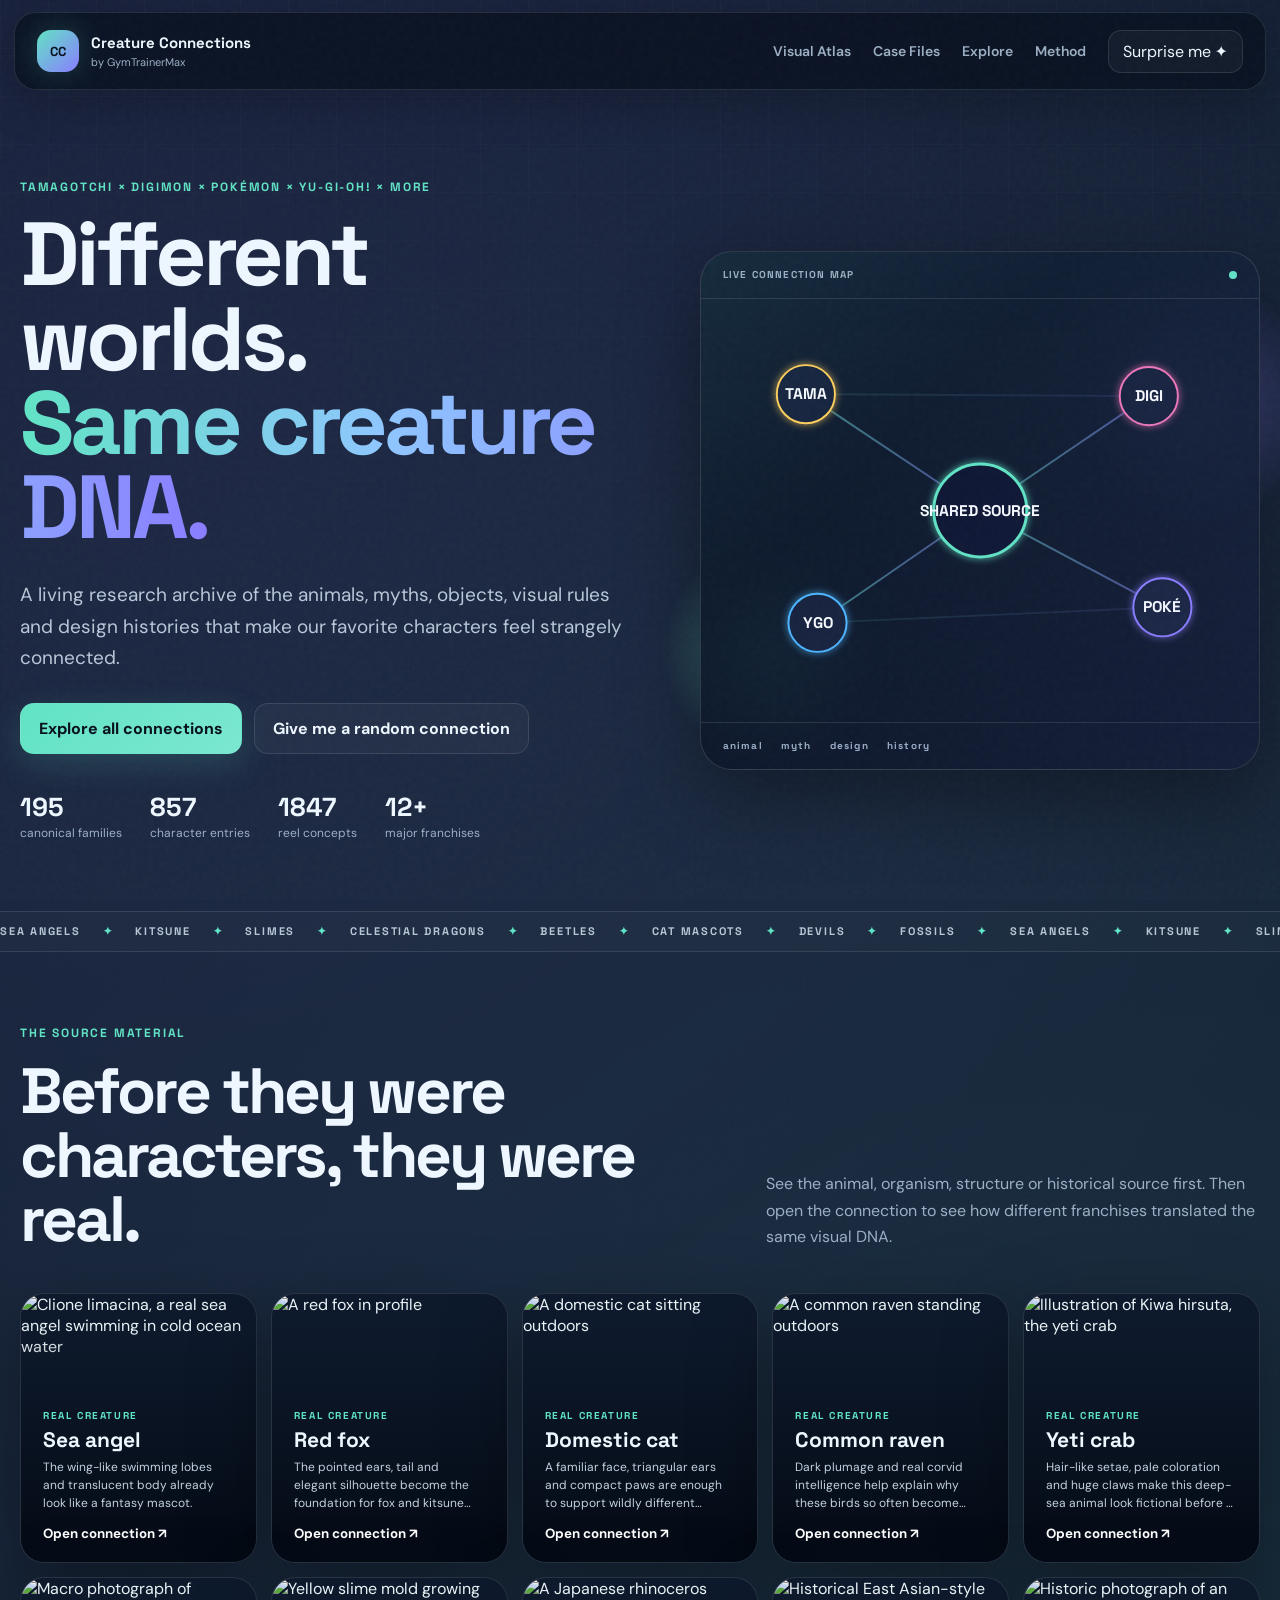
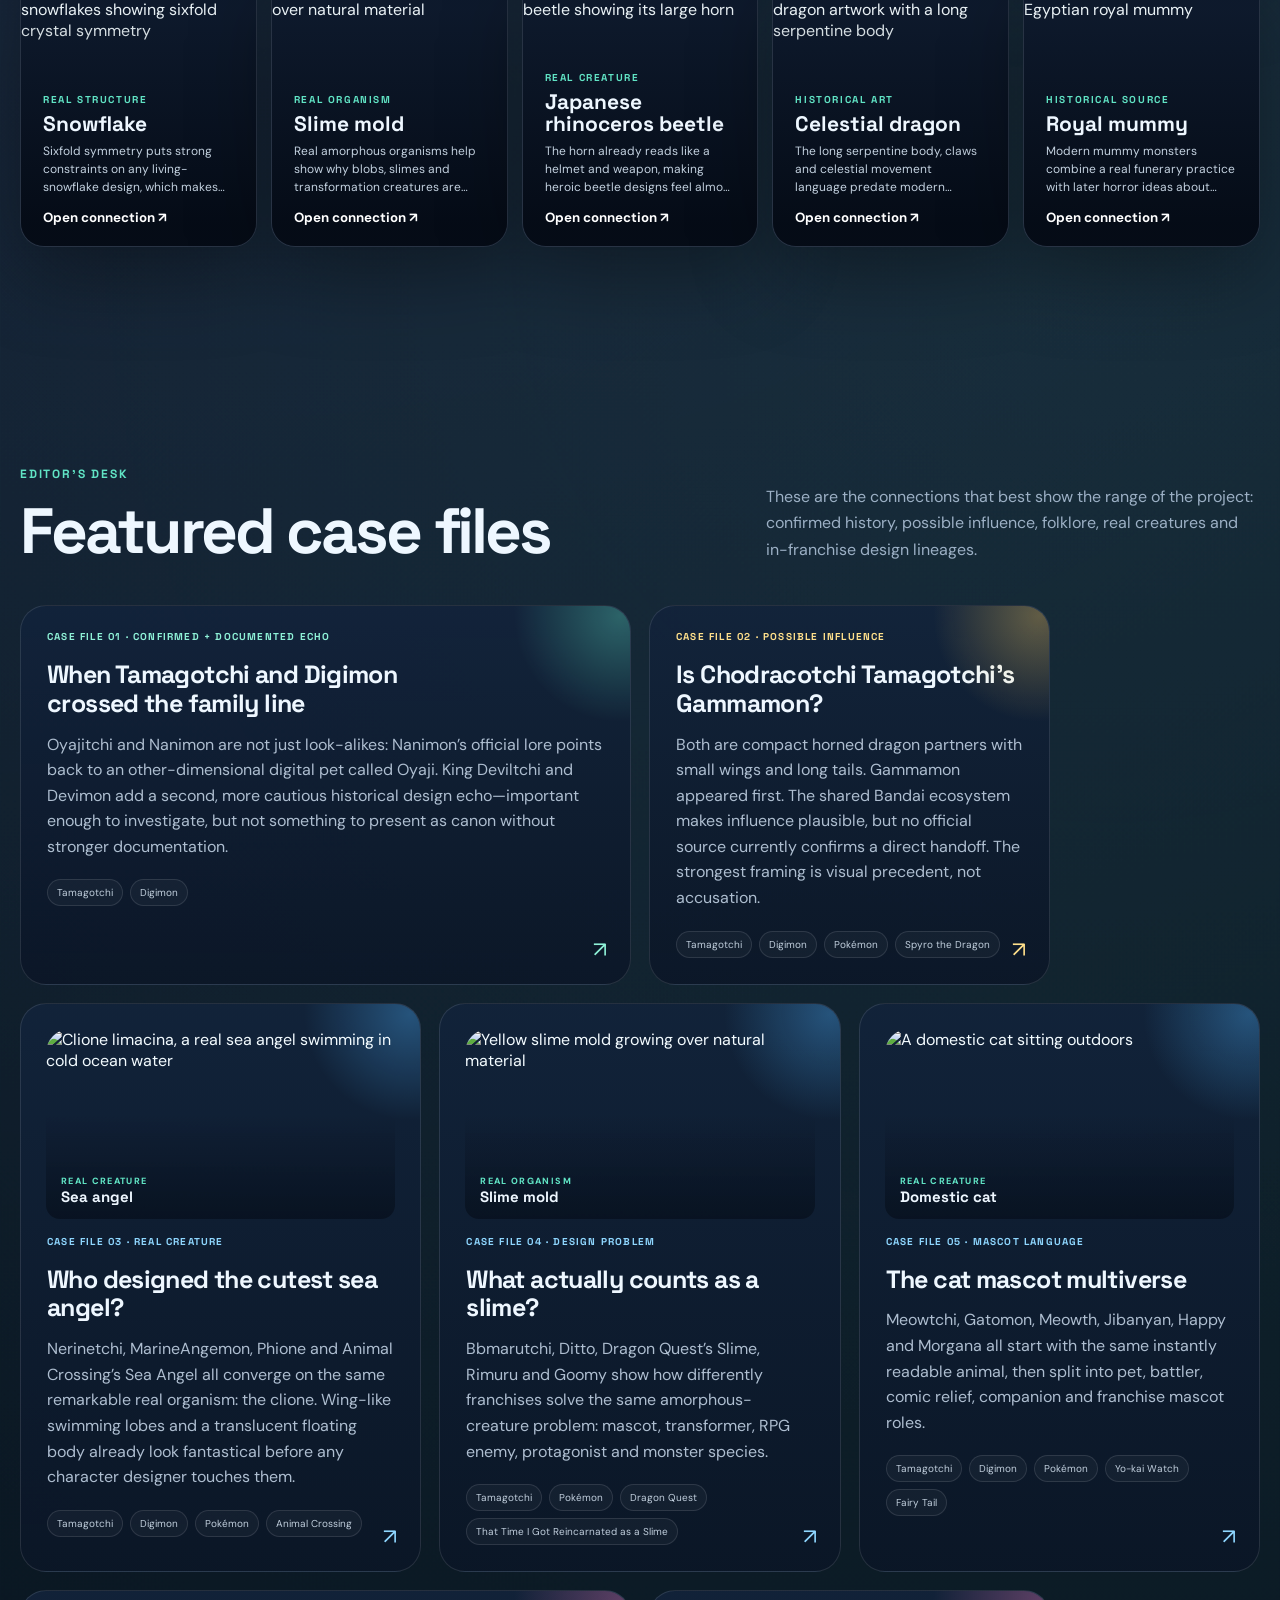
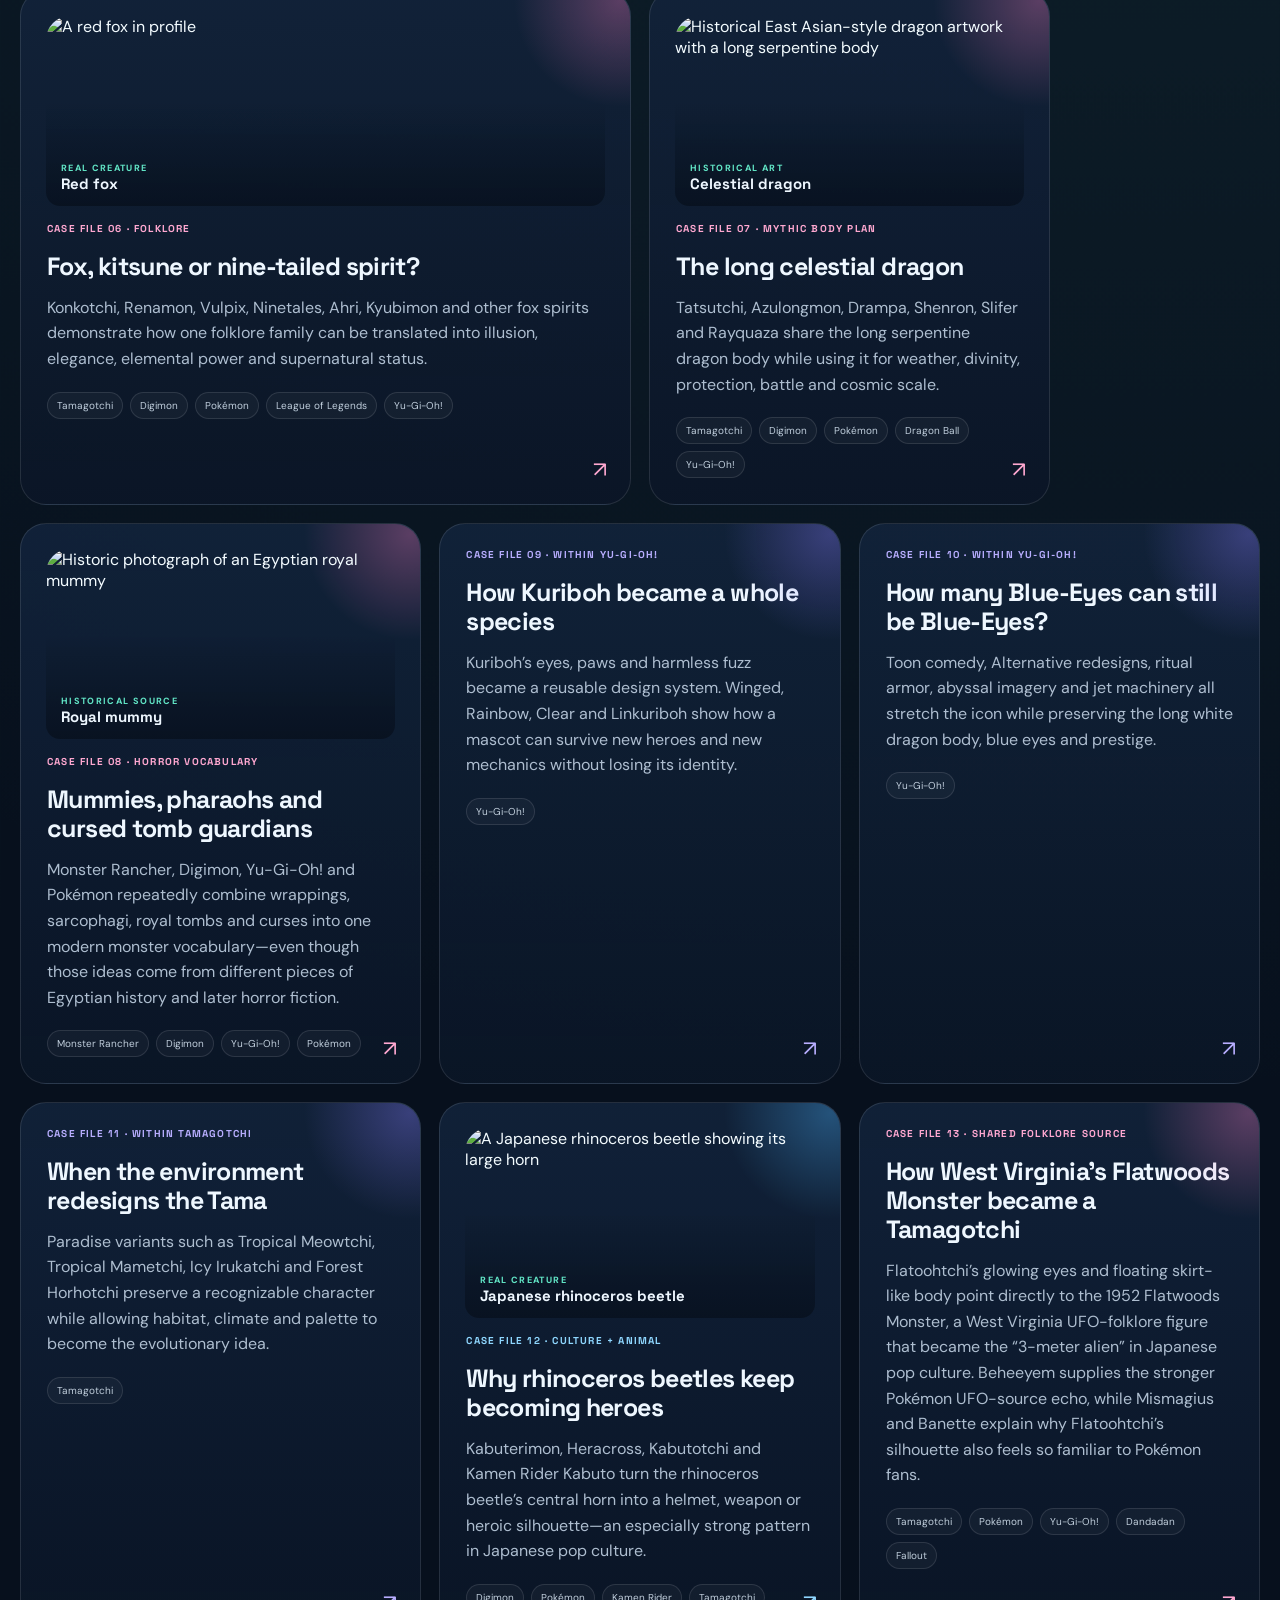
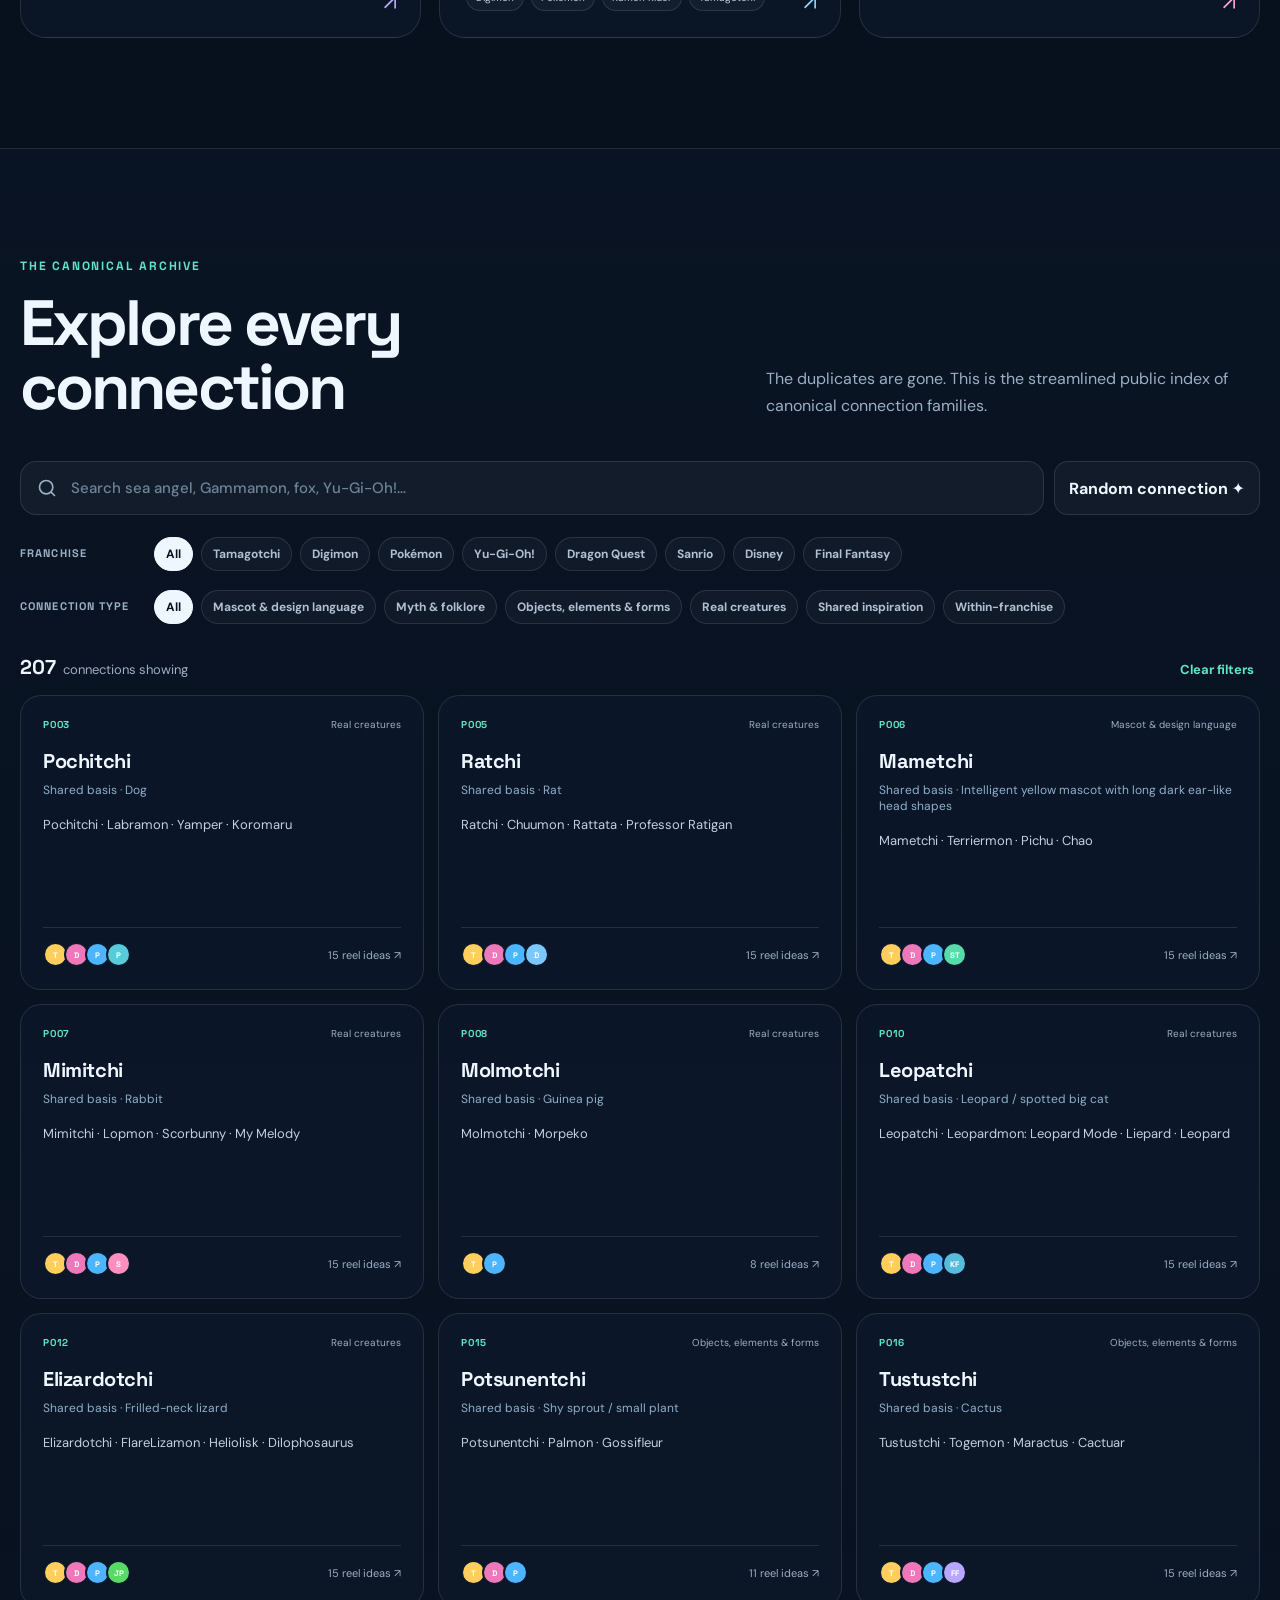
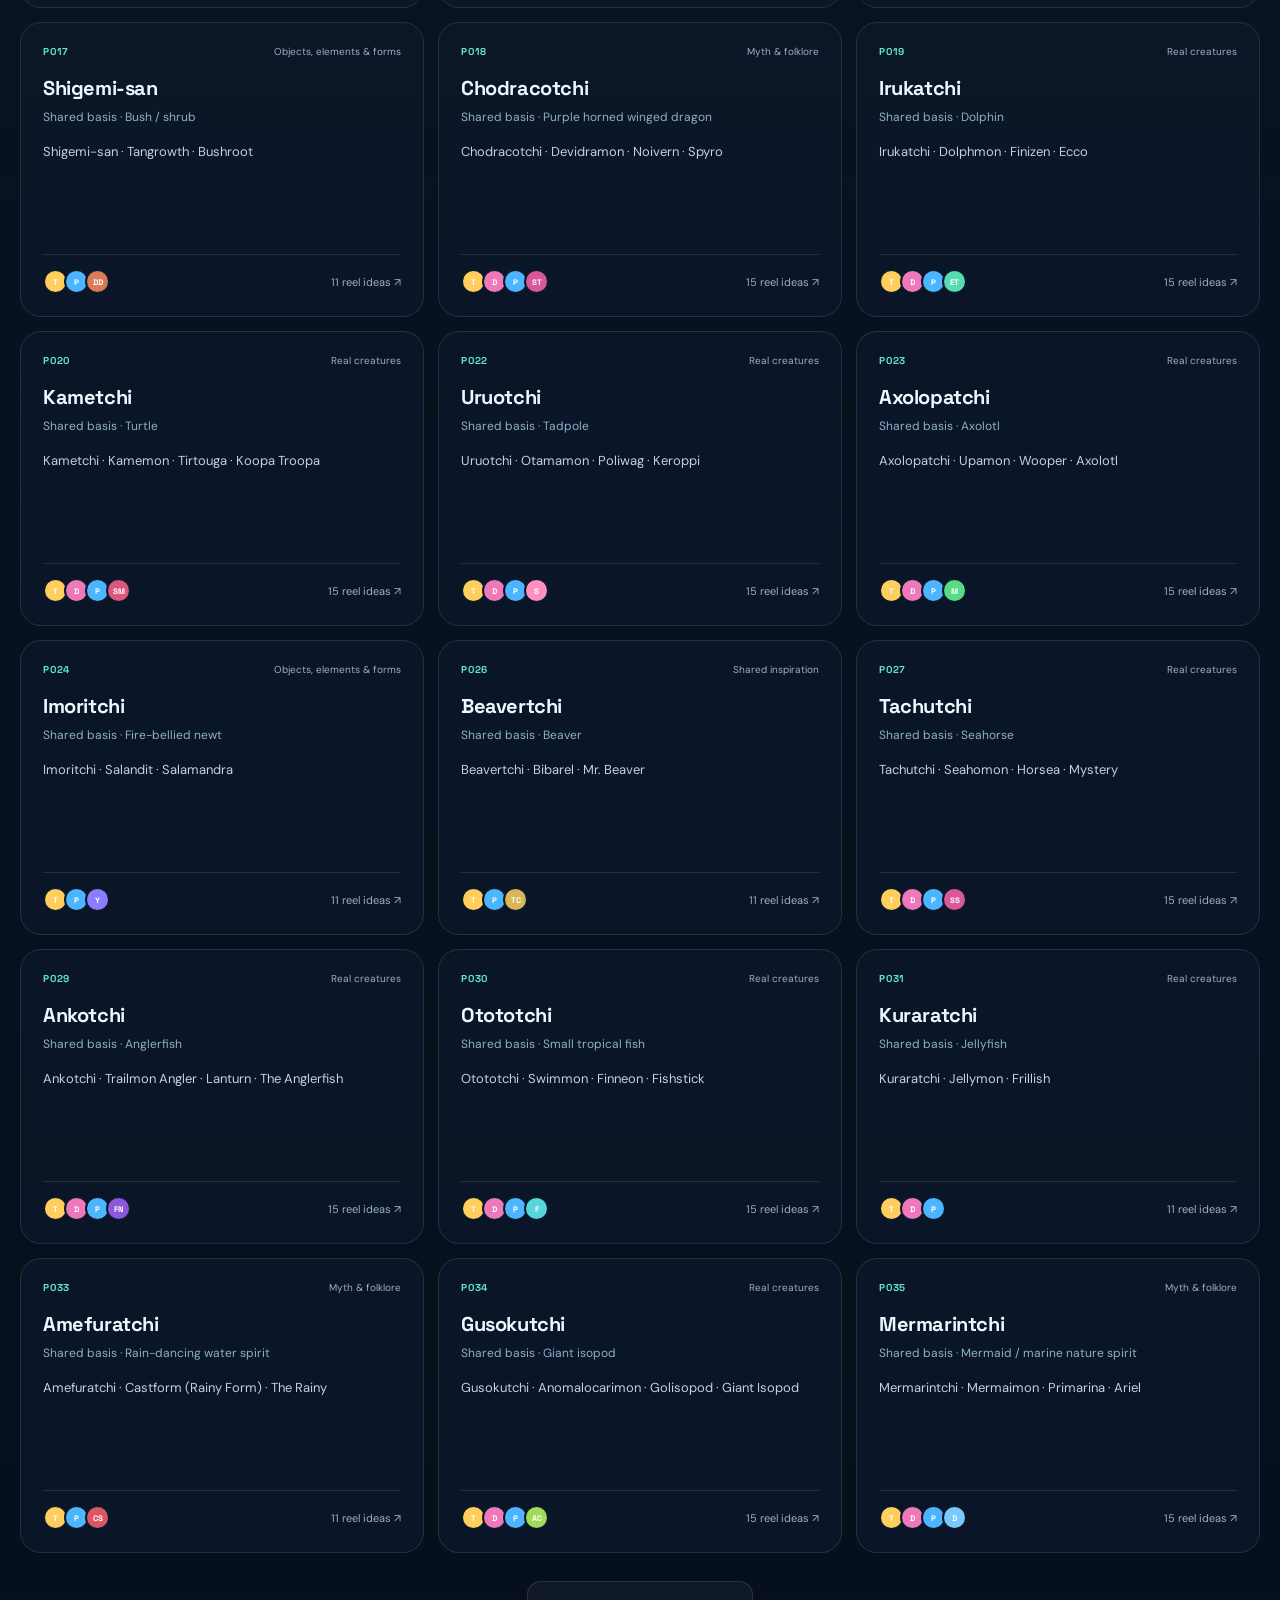
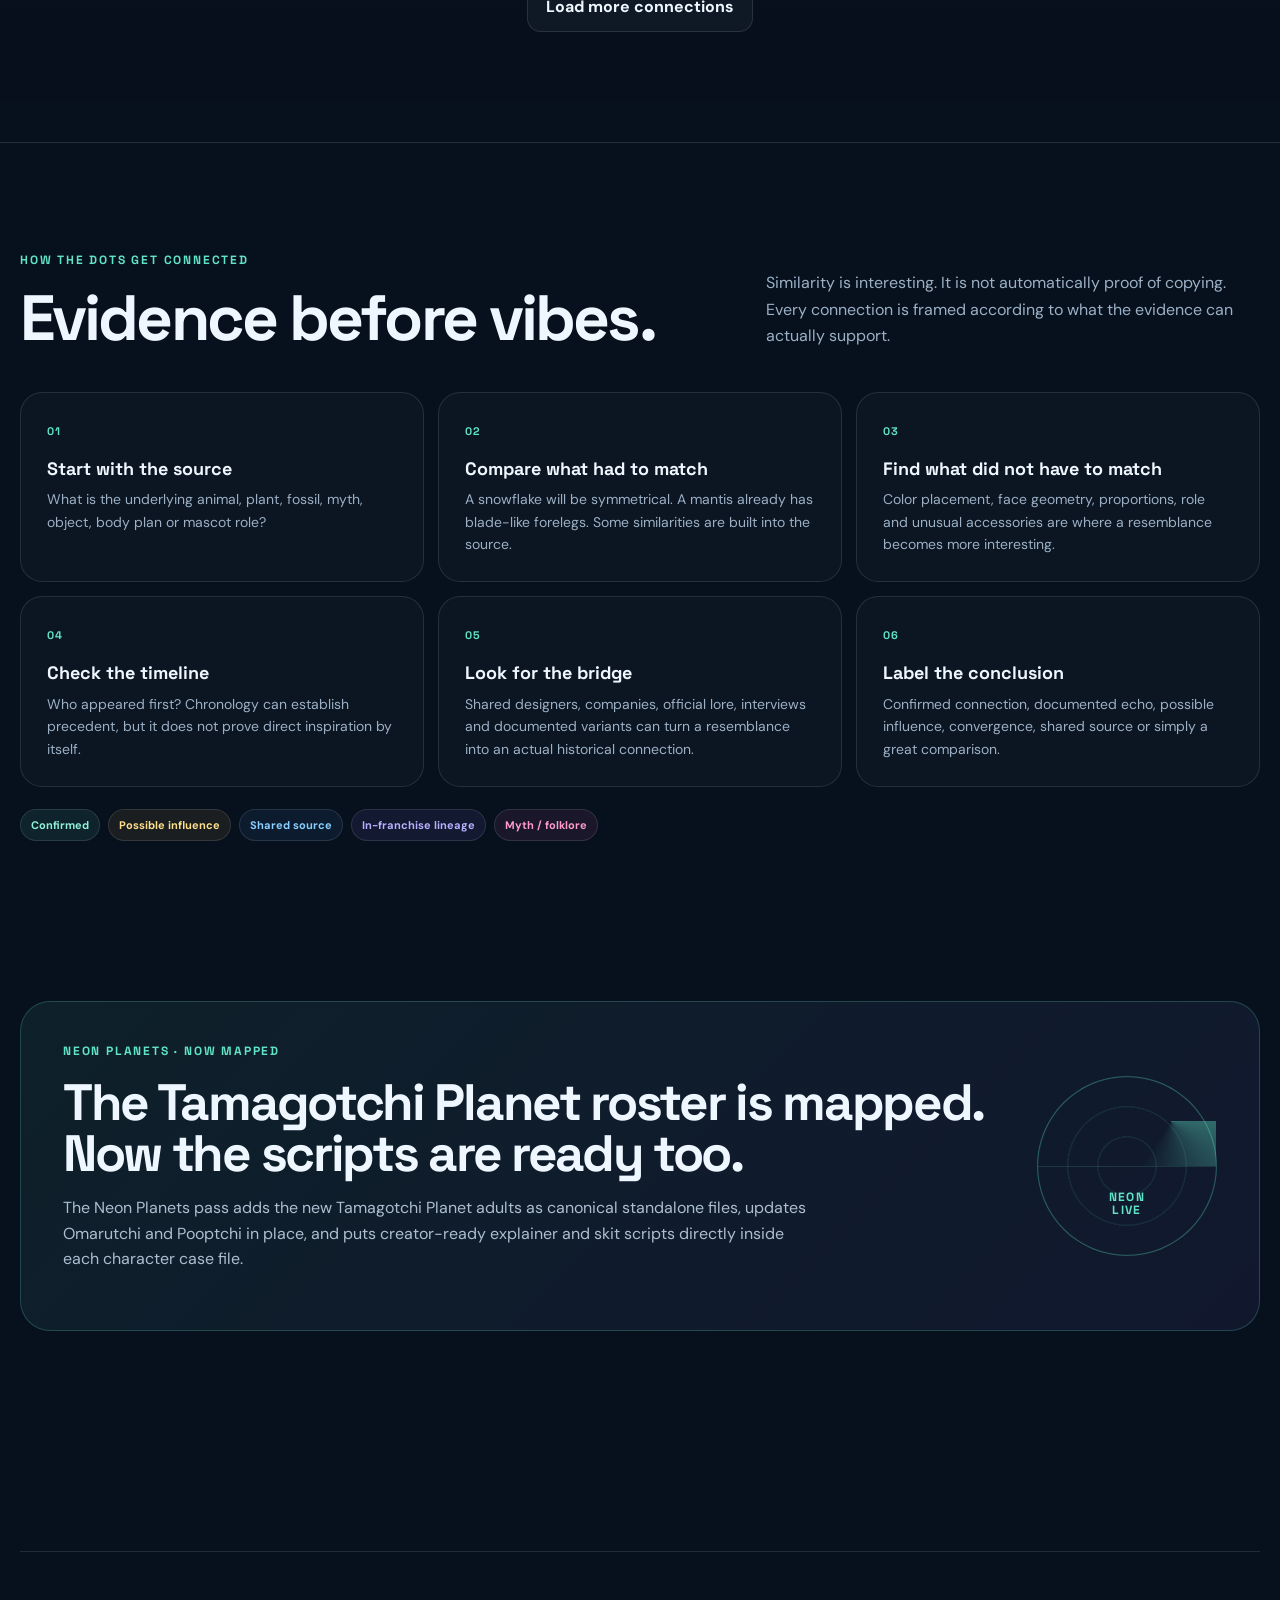
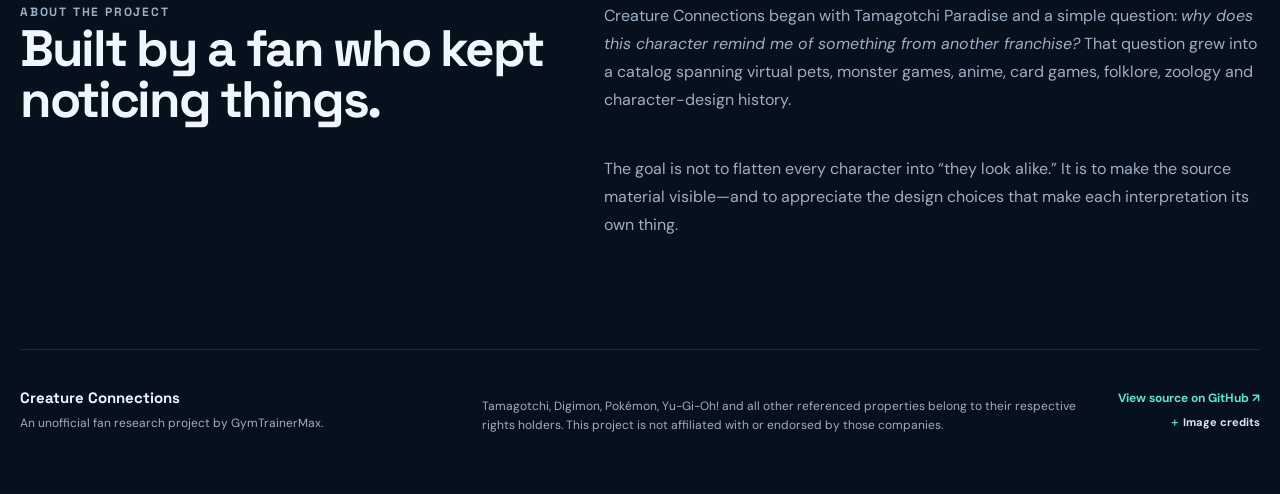
==== connections/index.html @ ef894e3e "Publish Neon Planets section and load updated archive" ====
<!doctype html>
<html lang="en">
<head>
  <meta charset="utf-8" />
  <meta name="viewport" content="width=device-width, initial-scale=1" />
  <meta name="theme-color" content="#09111f" />
  <meta name="description" content="Creature Connections: a searchable GymTrainerMax archive connecting Tamagotchi, Digimon, Pokémon, Yu-Gi-Oh! and more through animals, folklore, design history and visual language." />
  <title>Creature Connections · GymTrainerMax</title>
  <link rel="preconnect" href="https://fonts.googleapis.com">
  <link rel="preconnect" href="https://fonts.gstatic.com" crossorigin>
  <link href="https://fonts.googleapis.com/css2?family=DM+Sans:wght@400;500;600;700&family=Space+Grotesk:wght@500;600;700&display=swap" rel="stylesheet">
  <link rel="stylesheet" href="styles.css" />
</head>
<body>
  <div class="noise" aria-hidden="true"></div>
  <header class="site-header">
    <a class="brand" href="#top" aria-label="Creature Connections home">
      <span class="brand-mark">CC</span>
      <span class="brand-copy"><strong>Creature Connections</strong><small>by GymTrainerMax</small></span>
    </a>
    <nav class="nav" aria-label="Primary navigation">
      <a href="#visual-atlas">Visual Atlas</a>
      <a href="#case-files">Case Files</a>
      <a href="#explore">Explore</a>
      <a href="#method">Method</a>
      <button class="nav-random" id="navRandom" type="button">Surprise me ✦</button>
    </nav>
  </header>

  <main id="top">
    <section class="hero shell">
      <div class="hero-copy">
        <p class="kicker">TAMAGOTCHI × DIGIMON × POKÉMON × YU-GI-OH! × MORE</p>
        <h1>Different worlds.<br><span>Same creature DNA.</span></h1>
        <p class="hero-lede">A living research archive of the animals, myths, objects, visual rules and design histories that make our favorite characters feel strangely connected.</p>
        <div class="hero-actions">
          <a class="button primary" href="#explore">Explore all connections</a>
          <button class="button ghost" id="heroRandom" type="button">Give me a random connection</button>
        </div>
        <div class="hero-stats" id="heroStats" aria-label="Project statistics"></div>
      </div>

      <div class="hero-visual" aria-label="Abstract creature connection constellation">
        <div class="orb orb-a"></div>
        <div class="orb orb-b"></div>
        <div class="constellation-card">
          <div class="constellation-head"><span>LIVE CONNECTION MAP</span><span class="pulse"></span></div>
          <svg viewBox="0 0 560 420" role="img" aria-label="Stylized connection network">
            <defs>
              <linearGradient id="lineGrad" x1="0" x2="1"><stop offset="0" stop-color="#61e4c5"/><stop offset="1" stop-color="#8a7dff"/></linearGradient>
              <filter id="glow"><feGaussianBlur stdDeviation="4" result="blur"/><feMerge><feMergeNode in="blur"/><feMergeNode in="SourceGraphic"/></feMerge></filter>
            </defs>
            <g class="network-lines" stroke="url(#lineGrad)" stroke-width="2" opacity=".5">
              <line x1="280" y1="210" x2="100" y2="90"/><line x1="280" y1="210" x2="454" y2="92"/>
              <line x1="280" y1="210" x2="468" y2="310"/><line x1="280" y1="210" x2="112" y2="326"/>
              <line x1="100" y1="90" x2="454" y2="92" opacity=".25"/><line x1="112" y1="326" x2="468" y2="310" opacity=".25"/>
            </g>
            <g class="network-nodes" filter="url(#glow)">
              <circle cx="280" cy="210" r="48" fill="#0e1830" stroke="#61e4c5" stroke-width="3"/>
              <circle cx="100" cy="90" r="30" fill="#13233c" stroke="#ffce5c" stroke-width="2"/>
              <circle cx="454" cy="92" r="30" fill="#13233c" stroke="#ef78ba" stroke-width="2"/>
              <circle cx="468" cy="310" r="30" fill="#13233c" stroke="#8a7dff" stroke-width="2"/>
              <circle cx="112" cy="326" r="30" fill="#13233c" stroke="#4db5ff" stroke-width="2"/>
            </g>
            <g font-family="Space Grotesk, sans-serif" font-size="16" font-weight="700" text-anchor="middle" fill="#f7fbff">
              <text x="280" y="216">SHARED SOURCE</text>
              <text x="100" y="95">TAMA</text><text x="454" y="97">DIGI</text>
              <text x="468" y="315">POKÉ</text><text x="112" y="331">YGO</text>
            </g>
          </svg>
          <div class="constellation-foot"><span>animal</span><span>myth</span><span>design</span><span>history</span></div>
        </div>
      </div>
    </section>

    <section class="ticker" aria-label="Featured connection themes">
      <div class="ticker-track">
        <span>SEA ANGELS</span><i>✦</i><span>KITSUNE</span><i>✦</i><span>SLIMES</span><i>✦</i><span>CELESTIAL DRAGONS</span><i>✦</i><span>BEETLES</span><i>✦</i><span>CAT MASCOTS</span><i>✦</i><span>DEVILS</span><i>✦</i><span>FOSSILS</span><i>✦</i><span>SEA ANGELS</span><i>✦</i><span>KITSUNE</span><i>✦</i><span>SLIMES</span><i>✦</i><span>CELESTIAL DRAGONS</span>
      </div>
    </section>


    <section class="section shell visual-source-section" id="visual-atlas">
      <div class="section-heading">
        <div><p class="kicker">THE SOURCE MATERIAL</p><h2>Before they were characters, they were real.</h2></div>
        <p>See the animal, organism, structure or historical source first. Then open the connection to see how different franchises translated the same visual DNA.</p>
      </div>
      <div class="visual-atlas" id="visualAtlas" aria-live="polite"></div>
    </section>

    <section class="section shell" id="case-files">
      <div class="section-heading">
        <div><p class="kicker">EDITOR'S DESK</p><h2>Featured case files</h2></div>
        <p>These are the connections that best show the range of the project: confirmed history, possible influence, folklore, real creatures and in-franchise design lineages.</p>
      </div>
      <div class="featured-grid" id="featuredGrid"></div>
    </section>

    <section class="section explore-section" id="explore">
      <div class="shell">
        <div class="section-heading explore-heading">
          <div><p class="kicker">THE CANONICAL ARCHIVE</p><h2>Explore every connection</h2></div>
          <p>The duplicates are gone. This is the streamlined public index of canonical connection families.</p>
        </div>

        <div class="explore-toolbar">
          <label class="search-wrap">
            <span class="sr-only">Search connections</span>
            <svg viewBox="0 0 24 24" aria-hidden="true"><path d="m21 21-4.35-4.35m2.35-5.65a8 8 0 1 1-16 0 8 8 0 0 1 16 0Z" fill="none" stroke="currentColor" stroke-width="2" stroke-linecap="round"/></svg>
            <input id="searchInput" type="search" placeholder="Search sea angel, Gammamon, fox, Yu-Gi-Oh!…" autocomplete="off" />
          </label>
          <button class="button compact ghost" id="randomButton" type="button">Random connection ✦</button>
        </div>

        <div class="filter-block">
          <span class="filter-label">Franchise</span>
          <div class="filter-row" id="franchiseFilters"></div>
        </div>
        <div class="filter-block">
          <span class="filter-label">Connection type</span>
          <div class="filter-row" id="kindFilters"></div>
        </div>

        <div class="results-meta"><strong id="resultCount">0</strong><span>connections showing</span><button id="clearFilters" type="button">Clear filters</button></div>
        <div class="connection-grid" id="connectionGrid"></div>
        <button class="button load-more" id="loadMore" type="button">Load more connections</button>
      </div>
    </section>

    <section class="section shell method" id="method">
      <div class="section-heading">
        <div><p class="kicker">HOW THE DOTS GET CONNECTED</p><h2>Evidence before vibes.</h2></div>
        <p>Similarity is interesting. It is not automatically proof of copying. Every connection is framed according to what the evidence can actually support.</p>
      </div>

      <div class="method-grid">
        <article><span class="method-no">01</span><h3>Start with the source</h3><p>What is the underlying animal, plant, fossil, myth, object, body plan or mascot role?</p></article>
        <article><span class="method-no">02</span><h3>Compare what had to match</h3><p>A snowflake will be symmetrical. A mantis already has blade-like forelegs. Some similarities are built into the source.</p></article>
        <article><span class="method-no">03</span><h3>Find what did not have to match</h3><p>Color placement, face geometry, proportions, role and unusual accessories are where a resemblance becomes more interesting.</p></article>
        <article><span class="method-no">04</span><h3>Check the timeline</h3><p>Who appeared first? Chronology can establish precedent, but it does not prove direct inspiration by itself.</p></article>
        <article><span class="method-no">05</span><h3>Look for the bridge</h3><p>Shared designers, companies, official lore, interviews and documented variants can turn a resemblance into an actual historical connection.</p></article>
        <article><span class="method-no">06</span><h3>Label the conclusion</h3><p>Confirmed connection, documented echo, possible influence, convergence, shared source or simply a great comparison.</p></article>
      </div>

      <div class="evidence-legend">
        <span class="legend confirmed">Confirmed</span>
        <span class="legend possible">Possible influence</span>
        <span class="legend source">Shared source</span>
        <span class="legend internal">In-franchise lineage</span>
        <span class="legend myth">Myth / folklore</span>
      </div>
    </section>

    <section class="section shell incoming">
      <div class="incoming-card">
        <div>
          <p class="kicker">NEON PLANETS · NOW MAPPED</p>
          <h2>The Tamagotchi Planet roster is mapped.<br>Now the scripts are ready too.</h2>
          <p>The Neon Planets pass adds the new Tamagotchi Planet adults as canonical standalone files, updates Omarutchi and Pooptchi in place, and puts creator-ready explainer and skit scripts directly inside each character case file.</p>
        </div>
        <div class="radar" aria-hidden="true"><div></div><span>NEON<br>LIVE</span></div>
      </div>
    </section>

    <section class="section shell about">
      <div class="about-card">
        <div><p class="kicker">ABOUT THE PROJECT</p><h2>Built by a fan who kept noticing things.</h2></div>
        <p>Creature Connections began with Tamagotchi Paradise and a simple question: <em>why does this character remind me of something from another franchise?</em> That question grew into a catalog spanning virtual pets, monster games, anime, card games, folklore, zoology and character-design history.</p>
        <p>The goal is not to flatten every character into “they look alike.” It is to make the source material visible—and to appreciate the design choices that make each interpretation its own thing.</p>
      </div>
    </section>
  </main>

  <dialog class="topic-dialog" id="topicDialog">
    <button class="dialog-close" id="dialogClose" type="button" aria-label="Close connection details">×</button>
    <div id="dialogContent"></div>
  </dialog>

  <footer class="site-footer shell">
    <div><strong>Creature Connections</strong><p>An unofficial fan research project by GymTrainerMax.</p></div>
    <p class="legal">Tamagotchi, Digimon, Pokémon, Yu-Gi-Oh! and all other referenced properties belong to their respective rights holders. This project is not affiliated with or endorsed by those companies.</p>
    <div class="footer-links">
      <a href="https://github.com/gymtrainermax/workout-pokedex/tree/main/connections" target="_blank" rel="noreferrer">View source on GitHub ↗</a>
      <details class="image-credits"><summary>Image credits</summary><div id="imageCredits"></div></details>
    </div>
  </footer>

  <script src="data-core.js"></script>
  <script src="topics-1.js"></script>
  <script src="topics-2.js"></script>
  <script src="topics-3.js"></script>
  <script src="topics-4.js"></script>
  <script src="topics-5.js"></script>
  <script src="topics-6.js"></script>
  <script src="topics-7.js"></script>
  <script src="neon-planets.js"></script>
  <script src="app.js"></script>
</body>
</html>
---- connections/styles.css ----
:root{
  --bg:#07101d;--bg2:#0a1425;--panel:#0e1a2d;--panel2:#12233b;--text:#eef7ff;--muted:#9cb0c5;
  --mint:#61e4c5;--purple:#8a7dff;--pink:#ef78ba;--gold:#ffce5c;--blue:#4db5ff;--red:#ff6f7f;
  --line:rgba(255,255,255,.11);--shadow:0 26px 80px rgba(0,0,0,.36);--radius:26px;
}
*{box-sizing:border-box}html{scroll-behavior:smooth}body{margin:0;background:radial-gradient(circle at 14% 4%,rgba(138,125,255,.15),transparent 28%),radial-gradient(circle at 87% 18%,rgba(97,228,197,.12),transparent 30%),var(--bg);color:var(--text);font-family:"DM Sans",system-ui,sans-serif;min-height:100vh;overflow-x:hidden}
body::before{content:"";position:fixed;inset:0;pointer-events:none;background:linear-gradient(rgba(255,255,255,.018) 1px,transparent 1px),linear-gradient(90deg,rgba(255,255,255,.018) 1px,transparent 1px);background-size:48px 48px;mask-image:linear-gradient(to bottom,black,transparent 78%);z-index:-1}.noise{position:fixed;inset:0;pointer-events:none;opacity:.035;z-index:20;background-image:url("data:image/svg+xml,%3Csvg viewBox='0 0 180 180' xmlns='http://www.w3.org/2000/svg'%3E%3Cfilter id='n'%3E%3CfeTurbulence type='fractalNoise' baseFrequency='.9' numOctaves='3' stitchTiles='stitch'/%3E%3C/filter%3E%3Crect width='100%25' height='100%25' filter='url(%23n)' opacity='.8'/%3E%3C/svg%3E")}
.shell{width:min(1240px,calc(100% - 40px));margin-inline:auto}.site-header{width:min(1320px,calc(100% - 28px));height:78px;margin:12px auto 0;display:flex;align-items:center;justify-content:space-between;position:sticky;top:12px;z-index:15;padding:0 22px;border:1px solid var(--line);border-radius:22px;background:rgba(7,16,29,.74);backdrop-filter:blur(18px);box-shadow:0 14px 45px rgba(0,0,0,.2)}
.brand{display:flex;align-items:center;gap:12px;color:var(--text);text-decoration:none}.brand-mark{display:grid;place-items:center;width:42px;height:42px;border-radius:14px;background:linear-gradient(135deg,var(--mint),var(--purple));color:#07101d;font:800 13px/1 "Space Grotesk";box-shadow:0 0 30px rgba(97,228,197,.2)}.brand-copy{display:flex;flex-direction:column}.brand-copy strong{font:700 15px/1.2 "Space Grotesk"}.brand-copy small{font-size:11px;color:var(--muted);margin-top:3px}.nav{display:flex;align-items:center;gap:22px}.nav a{color:var(--muted);text-decoration:none;font-size:14px;font-weight:600}.nav a:hover{color:var(--text)}button{font:inherit}.nav-random{border:1px solid var(--line);background:rgba(255,255,255,.04);color:var(--text);padding:10px 14px;border-radius:13px;cursor:pointer}.nav-random:hover{border-color:rgba(97,228,197,.55);background:rgba(97,228,197,.08)}
.hero{min-height:760px;display:grid;grid-template-columns:1.05fr .95fr;gap:60px;align-items:center;padding:90px 0 70px}.kicker{font:700 12px/1.2 "Space Grotesk";letter-spacing:.15em;color:var(--mint);text-transform:uppercase;margin:0 0 18px}.hero h1,.section h2{font-family:"Space Grotesk",sans-serif;letter-spacing:-.045em;margin:0}.hero h1{font-size:clamp(56px,7vw,100px);line-height:.94;max-width:850px}.hero h1 span{background:linear-gradient(90deg,var(--mint),#8fc7ff 48%,var(--purple));-webkit-background-clip:text;background-clip:text;color:transparent}.hero-lede{font-size:19px;line-height:1.65;color:#b8c8d8;max-width:690px;margin:30px 0}.hero-actions{display:flex;gap:12px;flex-wrap:wrap}.button{display:inline-flex;align-items:center;justify-content:center;border-radius:14px;padding:14px 18px;font-weight:700;text-decoration:none;cursor:pointer;border:1px solid transparent;transition:.2s transform,.2s border-color,.2s background}.button:hover{transform:translateY(-2px)}.button.primary{background:linear-gradient(135deg,var(--mint),#7be8d1);color:#07101d;box-shadow:0 10px 34px rgba(97,228,197,.17)}.button.ghost{background:rgba(255,255,255,.035);border-color:var(--line);color:var(--text)}.button.ghost:hover{border-color:rgba(138,125,255,.5);background:rgba(138,125,255,.08)}.button.compact{padding:12px 14px;white-space:nowrap}.hero-stats{display:flex;gap:28px;margin-top:40px;flex-wrap:wrap}.stat strong{display:block;font:700 26px/1 "Space Grotesk"}.stat span{font-size:12px;color:var(--muted);margin-top:5px;display:block}.hero-visual{position:relative;min-height:560px;display:grid;place-items:center}.orb{position:absolute;border-radius:50%;filter:blur(4px);opacity:.45}.orb-a{width:260px;height:260px;background:radial-gradient(circle,var(--purple),transparent 70%);right:-60px;top:40px}.orb-b{width:220px;height:220px;background:radial-gradient(circle,var(--mint),transparent 70%);left:-40px;bottom:30px}.constellation-card{width:min(100%,590px);position:relative;border:1px solid rgba(255,255,255,.14);border-radius:32px;background:linear-gradient(180deg,rgba(17,31,52,.93),rgba(10,20,37,.89));backdrop-filter:blur(16px);box-shadow:var(--shadow);overflow:hidden}.constellation-card::after{content:"";position:absolute;inset:0;background:linear-gradient(135deg,rgba(97,228,197,.06),transparent 35%,rgba(138,125,255,.08));pointer-events:none}.constellation-head,.constellation-foot{display:flex;align-items:center;justify-content:space-between;padding:18px 22px;border-bottom:1px solid var(--line);font:700 10px/1 "Space Grotesk";letter-spacing:.12em;color:var(--muted)}.constellation-foot{border-top:1px solid var(--line);border-bottom:0;justify-content:flex-start;gap:18px}.pulse{width:8px;height:8px;background:var(--mint);border-radius:50%;box-shadow:0 0 0 0 rgba(97,228,197,.55);animation:pulse 2s infinite}.constellation-card svg{width:100%;height:auto;display:block;padding:8px}.network-nodes circle{animation:float 5s ease-in-out infinite}.network-nodes circle:nth-child(2){animation-delay:-1s}.network-nodes circle:nth-child(3){animation-delay:-2s}.network-nodes circle:nth-child(4){animation-delay:-3s}.network-nodes circle:nth-child(5){animation-delay:-4s}@keyframes float{50%{transform:translateY(-5px)}}@keyframes pulse{70%{box-shadow:0 0 0 12px rgba(97,228,197,0)}}
.ticker{border-block:1px solid var(--line);overflow:hidden;background:rgba(255,255,255,.02)}.ticker-track{width:max-content;display:flex;gap:22px;padding:14px 0;animation:ticker 34s linear infinite;color:#b7c7d6;font:700 11px/1 "Space Grotesk";letter-spacing:.16em}.ticker-track i{color:var(--mint);font-style:normal}@keyframes ticker{to{transform:translateX(-50%)}}
.section{padding:110px 0}.section-heading{display:grid;grid-template-columns:1fr .7fr;gap:40px;align-items:end;margin-bottom:42px}.section h2{font-size:clamp(38px,5vw,68px);line-height:1}.section-heading>p{margin:0;color:var(--muted);font-size:16px;line-height:1.65;max-width:540px;justify-self:end}.featured-grid{display:grid;grid-template-columns:repeat(12,1fr);gap:18px}.feature-card{grid-column:span 4;min-height:330px;position:relative;padding:26px;border:1px solid var(--line);border-radius:var(--radius);background:linear-gradient(180deg,rgba(18,35,59,.9),rgba(11,22,39,.88));overflow:hidden;cursor:pointer;transition:.25s transform,.25s border-color,.25s box-shadow}.feature-card:nth-child(1),.feature-card:nth-child(6){grid-column:span 6}.feature-card:hover{transform:translateY(-5px);border-color:rgba(97,228,197,.32);box-shadow:0 24px 70px rgba(0,0,0,.28)}.feature-card::before{content:"";position:absolute;width:220px;height:220px;border-radius:50%;right:-100px;top:-100px;background:radial-gradient(circle,var(--accent,rgba(97,228,197,.28)),transparent 68%)}.feature-eyebrow{font:700 10px/1 "Space Grotesk";letter-spacing:.12em;text-transform:uppercase;color:var(--accentText,var(--mint));margin-bottom:18px}.feature-card h3{font:700 25px/1.15 "Space Grotesk";letter-spacing:-.025em;margin:0 0 14px;max-width:400px}.feature-card p{color:#aebed0;line-height:1.6;margin:0 0 20px}.feature-chips,.chip-row{display:flex;flex-wrap:wrap;gap:7px}.chip{border:1px solid var(--line);background:rgba(255,255,255,.035);border-radius:999px;padding:6px 9px;font-size:10px;color:#c1cfdd}.feature-arrow{position:absolute;right:23px;bottom:20px;font-size:22px;color:var(--accentText,var(--mint))}
.explore-section{background:linear-gradient(180deg,rgba(11,23,40,.58),rgba(7,16,29,.12));border-block:1px solid var(--line)}.explore-toolbar{display:flex;gap:10px;margin-bottom:22px}.search-wrap{flex:1;height:54px;display:flex;align-items:center;gap:12px;background:rgba(255,255,255,.04);border:1px solid var(--line);border-radius:16px;padding:0 16px}.search-wrap:focus-within{border-color:rgba(97,228,197,.55);box-shadow:0 0 0 4px rgba(97,228,197,.07)}.search-wrap svg{width:20px;color:var(--muted)}.search-wrap input{flex:1;background:transparent;border:0;outline:0;color:var(--text);font:500 15px/1 "DM Sans"}.search-wrap input::placeholder{color:#6f8498}.filter-block{display:grid;grid-template-columns:120px 1fr;gap:14px;margin:14px 0}.filter-label{font:700 11px/1.3 "Space Grotesk";color:var(--muted);text-transform:uppercase;letter-spacing:.1em;padding-top:9px}.filter-row{display:flex;gap:8px;overflow:auto;padding-bottom:5px;scrollbar-width:none}.filter-row::-webkit-scrollbar{display:none}.filter-chip{white-space:nowrap;border:1px solid var(--line);background:rgba(255,255,255,.03);color:#afc0d1;border-radius:999px;padding:8px 11px;font-size:12px;font-weight:700;cursor:pointer}.filter-chip:hover{border-color:rgba(255,255,255,.25)}.filter-chip.active{background:var(--text);color:#09111f;border-color:var(--text)}.results-meta{display:flex;align-items:baseline;gap:7px;margin:28px 0 16px;color:var(--muted);font-size:13px}.results-meta strong{font:700 20px/1 "Space Grotesk";color:var(--text)}.results-meta button{margin-left:auto;color:var(--mint);border:0;background:transparent;font-weight:700;cursor:pointer}.connection-grid{display:grid;grid-template-columns:repeat(3,1fr);gap:14px}.connection-card{display:flex;flex-direction:column;min-height:295px;padding:22px;border:1px solid var(--line);border-radius:21px;background:rgba(12,25,43,.75);cursor:pointer;transition:.2s}.connection-card:hover{transform:translateY(-3px);border-color:rgba(77,181,255,.36);background:rgba(14,29,50,.9)}.connection-top{display:flex;justify-content:space-between;gap:12px;align-items:center}.topic-id{font:700 10px/1 "Space Grotesk";color:var(--mint);letter-spacing:.08em}.topic-kind{font-size:10px;color:var(--muted);text-align:right}.connection-card h3{font:700 20px/1.2 "Space Grotesk";margin:18px 0 9px;letter-spacing:-.02em}.basis{color:#8fb0cb;font-size:12px;margin-bottom:17px}.character-list{font-size:13px;line-height:1.55;color:#c3d1df;margin-bottom:22px}.connection-bottom{display:flex;align-items:center;justify-content:space-between;gap:10px;margin-top:auto;border-top:1px solid var(--line);padding-top:14px}.franchise-dots{display:flex}.franchise-dot{display:grid;place-items:center;width:25px;height:25px;border-radius:50%;margin-left:-4px;border:2px solid #0c192b;background:var(--dot,#243854);font:700 8px/1 "Space Grotesk";color:white}.franchise-dot:first-child{margin-left:0}.reel-count{font-size:11px;color:var(--muted)}.load-more{display:flex;margin:28px auto 0;background:rgba(255,255,255,.04);border-color:var(--line);color:var(--text)}.empty-state{grid-column:1/-1;text-align:center;border:1px dashed var(--line);border-radius:24px;padding:60px 30px;color:var(--muted)}
.method-grid{display:grid;grid-template-columns:repeat(3,1fr);gap:14px}.method-grid article{padding:26px;border:1px solid var(--line);border-radius:22px;background:rgba(255,255,255,.025)}.method-no{font:700 11px/1 "Space Grotesk";color:var(--mint);letter-spacing:.12em}.method-grid h3{font:700 18px/1.2 "Space Grotesk";margin:18px 0 9px}.method-grid p{margin:0;color:var(--muted);line-height:1.6;font-size:14px}.evidence-legend{display:flex;gap:8px;flex-wrap:wrap;margin-top:22px}.legend{font-size:11px;font-weight:700;border-radius:999px;padding:8px 10px;border:1px solid var(--line)}.legend.confirmed{color:#8ff2d8;background:rgba(97,228,197,.09)}.legend.possible{color:#ffdf8b;background:rgba(255,206,92,.08)}.legend.source{color:#89cfff;background:rgba(77,181,255,.08)}.legend.internal{color:#b9b0ff;background:rgba(138,125,255,.09)}.legend.myth{color:#ff9bcb;background:rgba(239,120,186,.08)}
.incoming{padding-top:50px}.incoming-card{display:grid;grid-template-columns:1fr auto;gap:40px;align-items:center;padding:42px;border-radius:30px;border:1px solid rgba(97,228,197,.22);background:linear-gradient(135deg,rgba(97,228,197,.08),rgba(138,125,255,.08));overflow:hidden}.incoming-card h2{font-size:clamp(32px,4vw,54px)}.incoming-card p:not(.kicker){color:#aebed0;line-height:1.6;max-width:760px}.radar{width:180px;height:180px;border-radius:50%;border:1px solid rgba(97,228,197,.28);display:grid;place-items:center;position:relative;background:repeating-radial-gradient(circle,transparent 0 28px,rgba(97,228,197,.09) 29px 30px)}.radar::before{content:"";position:absolute;width:50%;height:50%;left:50%;top:0;transform-origin:bottom left;background:conic-gradient(from 90deg,rgba(97,228,197,.4),transparent 35%);animation:scan 3s linear infinite}.radar::after{content:"";position:absolute;inset:50% 0 auto;border-top:1px solid rgba(97,228,197,.15)}.radar span{font:700 12px/1.1 "Space Grotesk";letter-spacing:.12em;text-align:center;color:var(--mint);z-index:2}@keyframes scan{to{transform:rotate(360deg)}}.about-card{display:grid;grid-template-columns:.8fr 1fr;gap:30px 60px;border-top:1px solid var(--line);padding-top:50px}.about-card h2{font-size:clamp(34px,4vw,56px)}.about-card p{color:var(--muted);line-height:1.75;margin:0}.about-card p+ p{grid-column:2}
.site-footer{padding:40px 0 60px;border-top:1px solid var(--line);display:grid;grid-template-columns:1fr 1.4fr auto;gap:30px;align-items:start;color:var(--muted);font-size:12px}.site-footer strong{font:700 15px/1 "Space Grotesk";color:var(--text)}.site-footer p{margin:7px 0 0;line-height:1.55}.site-footer a{color:var(--mint);text-decoration:none;font-weight:700}.legal{max-width:600px}
.topic-dialog{width:min(760px,calc(100% - 28px));max-height:86vh;overflow:auto;border:1px solid rgba(255,255,255,.14);border-radius:28px;background:#0b1729;color:var(--text);padding:0;box-shadow:0 40px 120px rgba(0,0,0,.7)}.topic-dialog::backdrop{background:rgba(1,6,13,.78);backdrop-filter:blur(8px)}.dialog-close{position:sticky;float:right;top:14px;right:14px;z-index:2;width:40px;height:40px;border-radius:50%;border:1px solid var(--line);background:rgba(7,16,29,.86);color:var(--text);font-size:24px;cursor:pointer}.dialog-body{padding:38px}.dialog-kicker{font:700 11px/1 "Space Grotesk";letter-spacing:.12em;color:var(--mint);text-transform:uppercase}.dialog-body h2{font:700 clamp(32px,6vw,54px)/1.02 "Space Grotesk";letter-spacing:-.04em;margin:15px 0}.dialog-basis{font-size:15px;color:#92b9d3;margin-bottom:25px}.dialog-summary{font-size:16px;line-height:1.7;color:#c1d0de}.dialog-section{padding-top:23px;margin-top:23px;border-top:1px solid var(--line)}.dialog-section h3{font:700 13px/1 "Space Grotesk";text-transform:uppercase;letter-spacing:.09em;color:#8da0b4}.dialog-character-grid{display:flex;flex-wrap:wrap;gap:8px}.dialog-character{padding:9px 11px;border-radius:12px;background:rgba(255,255,255,.05);border:1px solid var(--line);font-size:12px}.source-list{display:grid;gap:8px}.source-list a{word-break:break-all;color:#8fd7ff;font-size:12px;text-decoration:none;padding:9px 10px;border:1px solid var(--line);border-radius:10px}.source-list a:hover{border-color:#8fd7ff}.sr-only{position:absolute;width:1px;height:1px;padding:0;margin:-1px;overflow:hidden;clip:rect(0,0,0,0);white-space:nowrap;border:0}
@media(max-width:980px){.nav a{display:none}.hero{grid-template-columns:1fr;padding-top:70px}.hero-visual{min-height:440px}.section-heading{grid-template-columns:1fr}.section-heading>p{justify-self:start}.feature-card,.feature-card:nth-child(1),.feature-card:nth-child(6){grid-column:span 6}.connection-grid{grid-template-columns:repeat(2,1fr)}.method-grid{grid-template-columns:repeat(2,1fr)}.about-card{grid-template-columns:1fr}.about-card p+ p{grid-column:auto}.site-footer{grid-template-columns:1fr}.incoming-card{grid-template-columns:1fr}.radar{display:none}}
@media(max-width:640px){.shell{width:min(100% - 24px,1240px)}.site-header{width:calc(100% - 16px);padding:0 13px}.brand-copy small{display:none}.nav{gap:8px}.nav-random{font-size:12px}.hero{min-height:auto;padding:70px 0 50px;gap:20px}.hero h1{font-size:52px}.hero-lede{font-size:16px}.hero-visual{min-height:350px}.hero-stats{gap:18px}.stat strong{font-size:22px}.section{padding:78px 0}.feature-card,.feature-card:nth-child(1),.feature-card:nth-child(6){grid-column:1/-1}.connection-grid{grid-template-columns:1fr}.method-grid{grid-template-columns:1fr}.filter-block{grid-template-columns:1fr;gap:6px}.explore-toolbar{flex-direction:column}.incoming-card{padding:28px}.dialog-body{padding:28px 20px}.constellation-foot{gap:10px;font-size:9px}.site-footer{padding-bottom:40px}}
@media(prefers-reduced-motion:reduce){*{scroll-behavior:auto!important;animation:none!important;transition:none!important}}

/* Visual source atlas */
.visual-source-section{padding-top:74px}
.visual-atlas{display:grid;grid-template-columns:repeat(5,minmax(0,1fr));gap:14px}
.atlas-card{position:relative;min-height:270px;border-radius:24px;overflow:hidden;border:1px solid var(--line);background:var(--panel);cursor:pointer;box-shadow:var(--shadow);isolation:isolate;transition:transform .25s ease,border-color .25s ease}
.atlas-card:hover{transform:translateY(-5px);border-color:rgba(97,228,197,.48)}
.atlas-card img{position:absolute;inset:0;width:100%;height:100%;object-fit:cover;transition:transform .45s ease,filter .45s ease;filter:saturate(.88) contrast(1.04)}
.atlas-card:hover img{transform:scale(1.045);filter:saturate(1.05) contrast(1.05)}
.atlas-card::after{content:"";position:absolute;inset:0;background:linear-gradient(180deg,rgba(4,10,20,.04) 12%,rgba(4,10,20,.9) 92%);z-index:1}
.atlas-overlay{position:absolute;z-index:2;left:0;right:0;bottom:0;padding:28px 22px 20px}
.atlas-overlay span{display:block;color:var(--mint);font:700 10px/1 "Space Grotesk",sans-serif;letter-spacing:.16em;margin-bottom:8px}
.atlas-overlay h3{margin:0 0 7px;font:700 21px/1.05 "Space Grotesk",sans-serif}
.atlas-overlay p{margin:0;color:#c3d1df;font-size:12px;line-height:1.5;display:-webkit-box;-webkit-line-clamp:3;-webkit-box-orient:vertical;overflow:hidden}
.atlas-overlay small{display:block;color:#fff;margin-top:13px;font-weight:700}
.feature-photo-wrap{height:190px;margin:-1px -1px 18px;position:relative;overflow:hidden;border-radius:24px 24px 14px 14px}
.feature-photo{width:100%;height:100%;object-fit:cover;filter:saturate(.88) contrast(1.04)}
.feature-photo-wrap::after{content:"";position:absolute;inset:0;background:linear-gradient(180deg,transparent 45%,rgba(7,16,29,.78))}
.feature-photo-wrap .visual-caption{position:absolute;left:15px;bottom:13px;z-index:2;display:grid}
.visual-caption span{font-size:9px;font-weight:800;letter-spacing:.15em;color:var(--mint)}
.visual-caption strong{font:700 15px "Space Grotesk",sans-serif}
.connection-card.has-thumb{padding-top:0;overflow:hidden}
.connection-thumb{height:118px;margin:0 -1px 18px;overflow:hidden}
.connection-thumb img{width:100%;height:100%;object-fit:cover;filter:saturate(.72) brightness(.78);transition:transform .3s ease,filter .3s ease}
.connection-card:hover .connection-thumb img{transform:scale(1.04);filter:saturate(.95) brightness(.9)}
.dialog-visual{display:grid;grid-template-columns:minmax(0,1.2fr) minmax(220px,.8fr);gap:20px;align-items:stretch;margin:-4px 0 28px;border:1px solid var(--line);border-radius:22px;overflow:hidden;background:#0a1526}
.dialog-visual img{width:100%;height:260px;object-fit:cover}
.dialog-visual>div{padding:24px 24px 22px;display:flex;flex-direction:column;justify-content:center}
.dialog-visual span{color:var(--mint);font-size:10px;font-weight:800;letter-spacing:.14em}
.dialog-visual strong{font:700 26px "Space Grotesk",sans-serif;margin:6px 0 10px}
.dialog-visual p{color:var(--muted);line-height:1.55;margin:0 0 14px}
.dialog-visual a{font-size:12px;font-weight:700;color:#dce7ff}
.footer-links{display:flex;flex-direction:column;align-items:flex-end;gap:9px}
.image-credits{max-width:420px;text-align:right;color:var(--muted);font-size:11px}
.image-credits summary{cursor:pointer;color:#dce7ff;font-weight:700;list-style:none}
.image-credits summary::-webkit-details-marker{display:none}
.image-credits summary::before{content:"＋ ";color:var(--mint)}
.image-credits[open] summary::before{content:"− "}
.image-credits div{padding-top:9px}
.image-credits p{margin:4px 0;line-height:1.4}
.image-credits a{text-decoration:none;color:#dce7ff}
@media(max-width:1100px){.visual-atlas{grid-template-columns:repeat(3,minmax(0,1fr))}}
@media(max-width:720px){.visual-atlas{grid-template-columns:repeat(2,minmax(0,1fr))}.atlas-card{min-height:240px}.dialog-visual{grid-template-columns:1fr}.dialog-visual img{height:220px}.footer-links{align-items:flex-start}.image-credits{text-align:left}}
@media(max-width:470px){.visual-atlas{grid-template-columns:1fr}.atlas-card{min-height:300px}}


/* Neon Planets creator scripts */
.creator-script{
  border:1px solid rgba(97,228,197,.22);
  background:linear-gradient(145deg,rgba(97,228,197,.07),rgba(138,125,255,.07));
  border-radius:18px;
  padding:20px;
}
.creator-script.skit-script{
  border-color:rgba(239,120,186,.24);
  background:linear-gradient(145deg,rgba(239,120,186,.07),rgba(255,206,92,.06));
}
.script-heading{display:flex;align-items:center;gap:10px;margin-bottom:16px}
.script-heading h3{margin:0}
.script-badge{
  display:inline-flex;align-items:center;justify-content:center;min-width:52px;
  padding:6px 9px;border-radius:999px;background:#61e4c5;color:#07121d;
  font:700 11px/1 "Space Grotesk",sans-serif;letter-spacing:.12em
}
.skit-script .script-badge{background:#ef78ba}
.script-piece{padding:14px 0;border-top:1px solid rgba(255,255,255,.08)}
.script-piece:first-of-type{border-top:0;padding-top:0}
.script-piece strong{
  display:block;margin-bottom:7px;color:#ffce5c;
  font:600 12px/1.2 "Space Grotesk",sans-serif;letter-spacing:.08em;text-transform:uppercase
}
.script-piece p{margin:0;color:var(--muted);line-height:1.72}
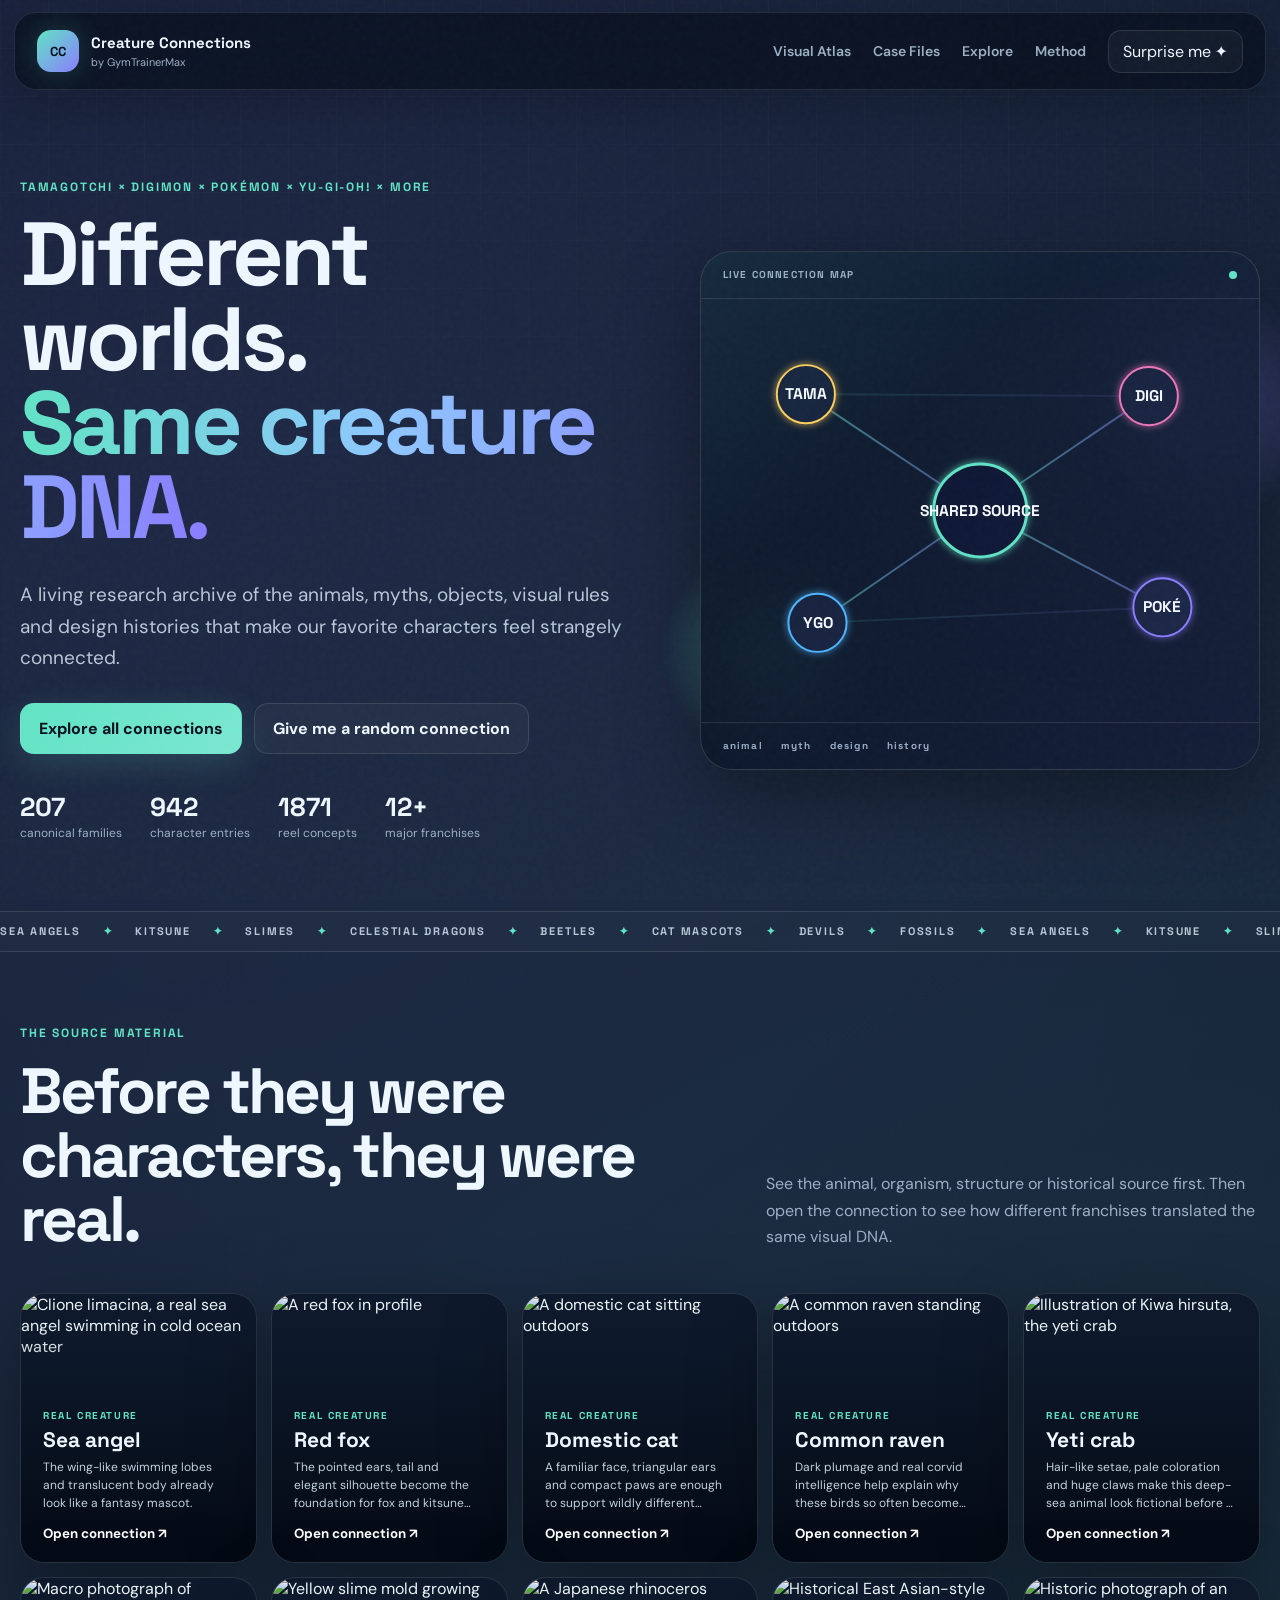
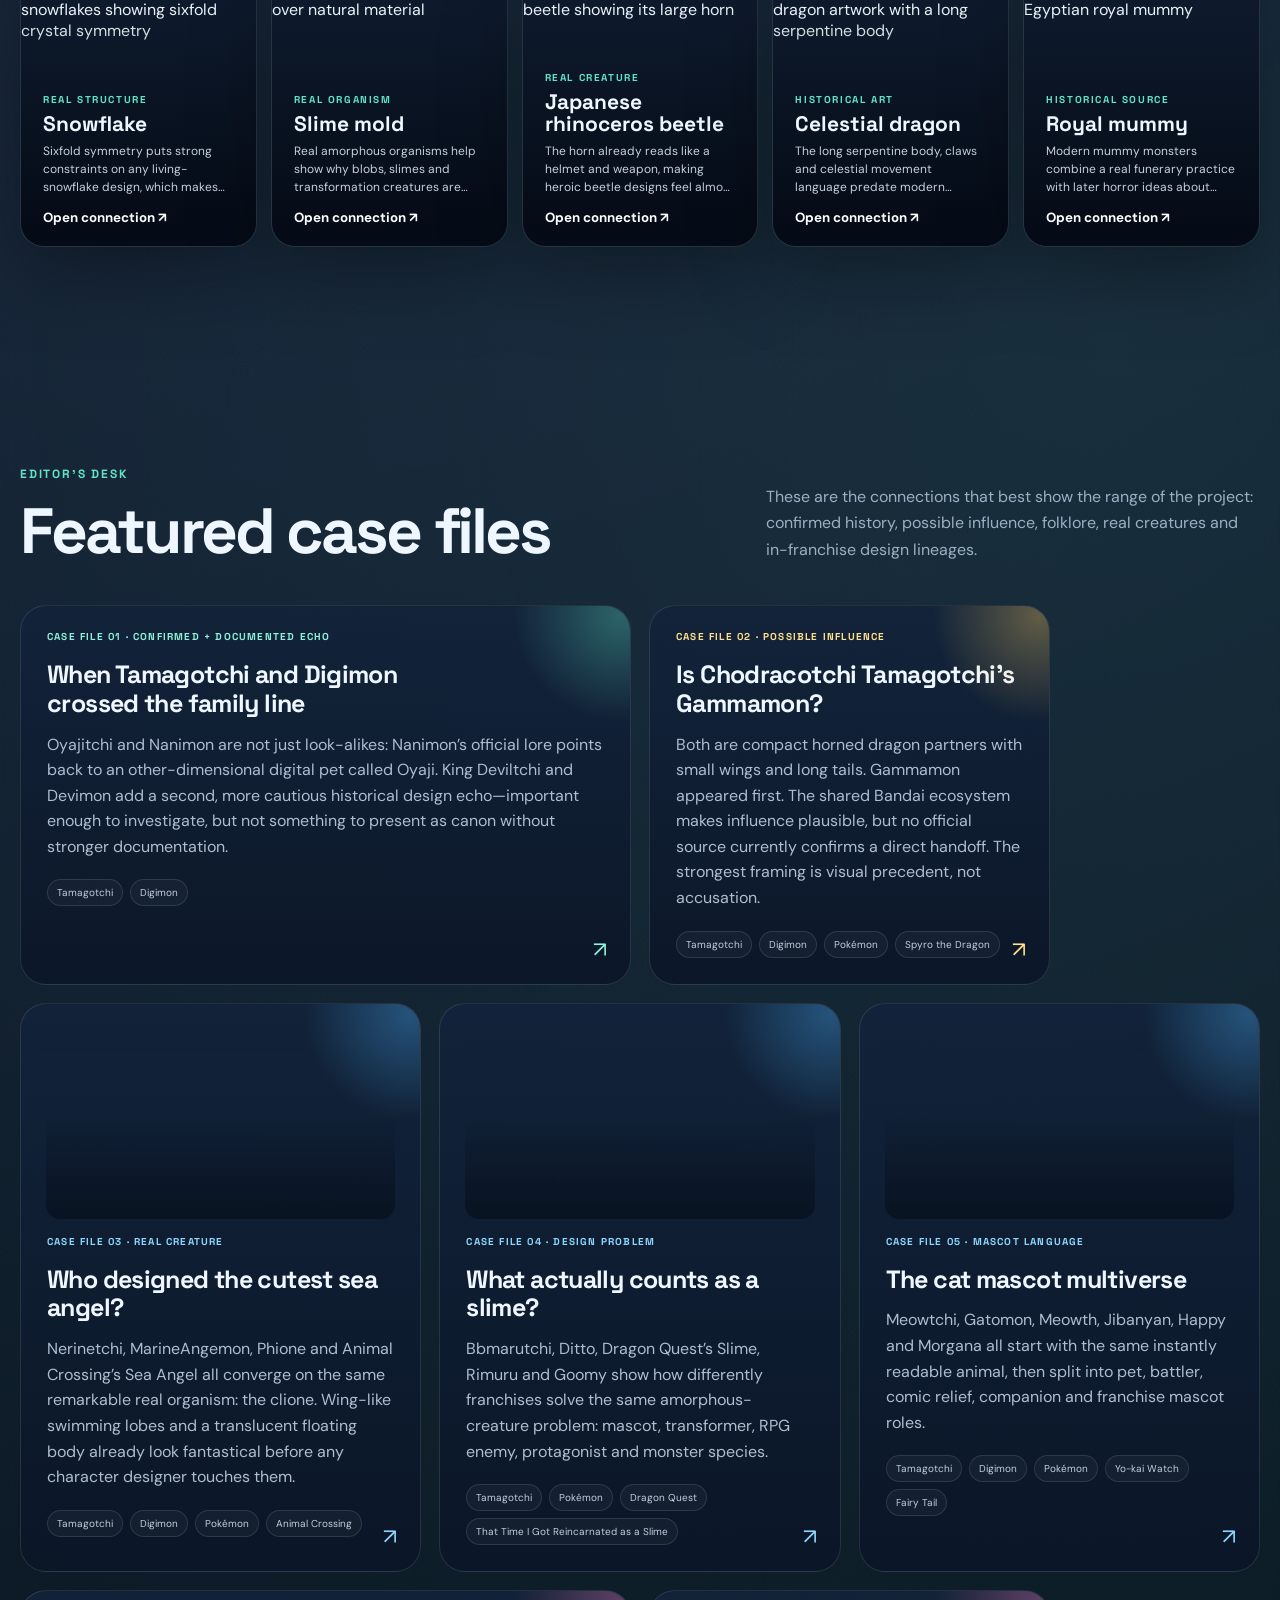
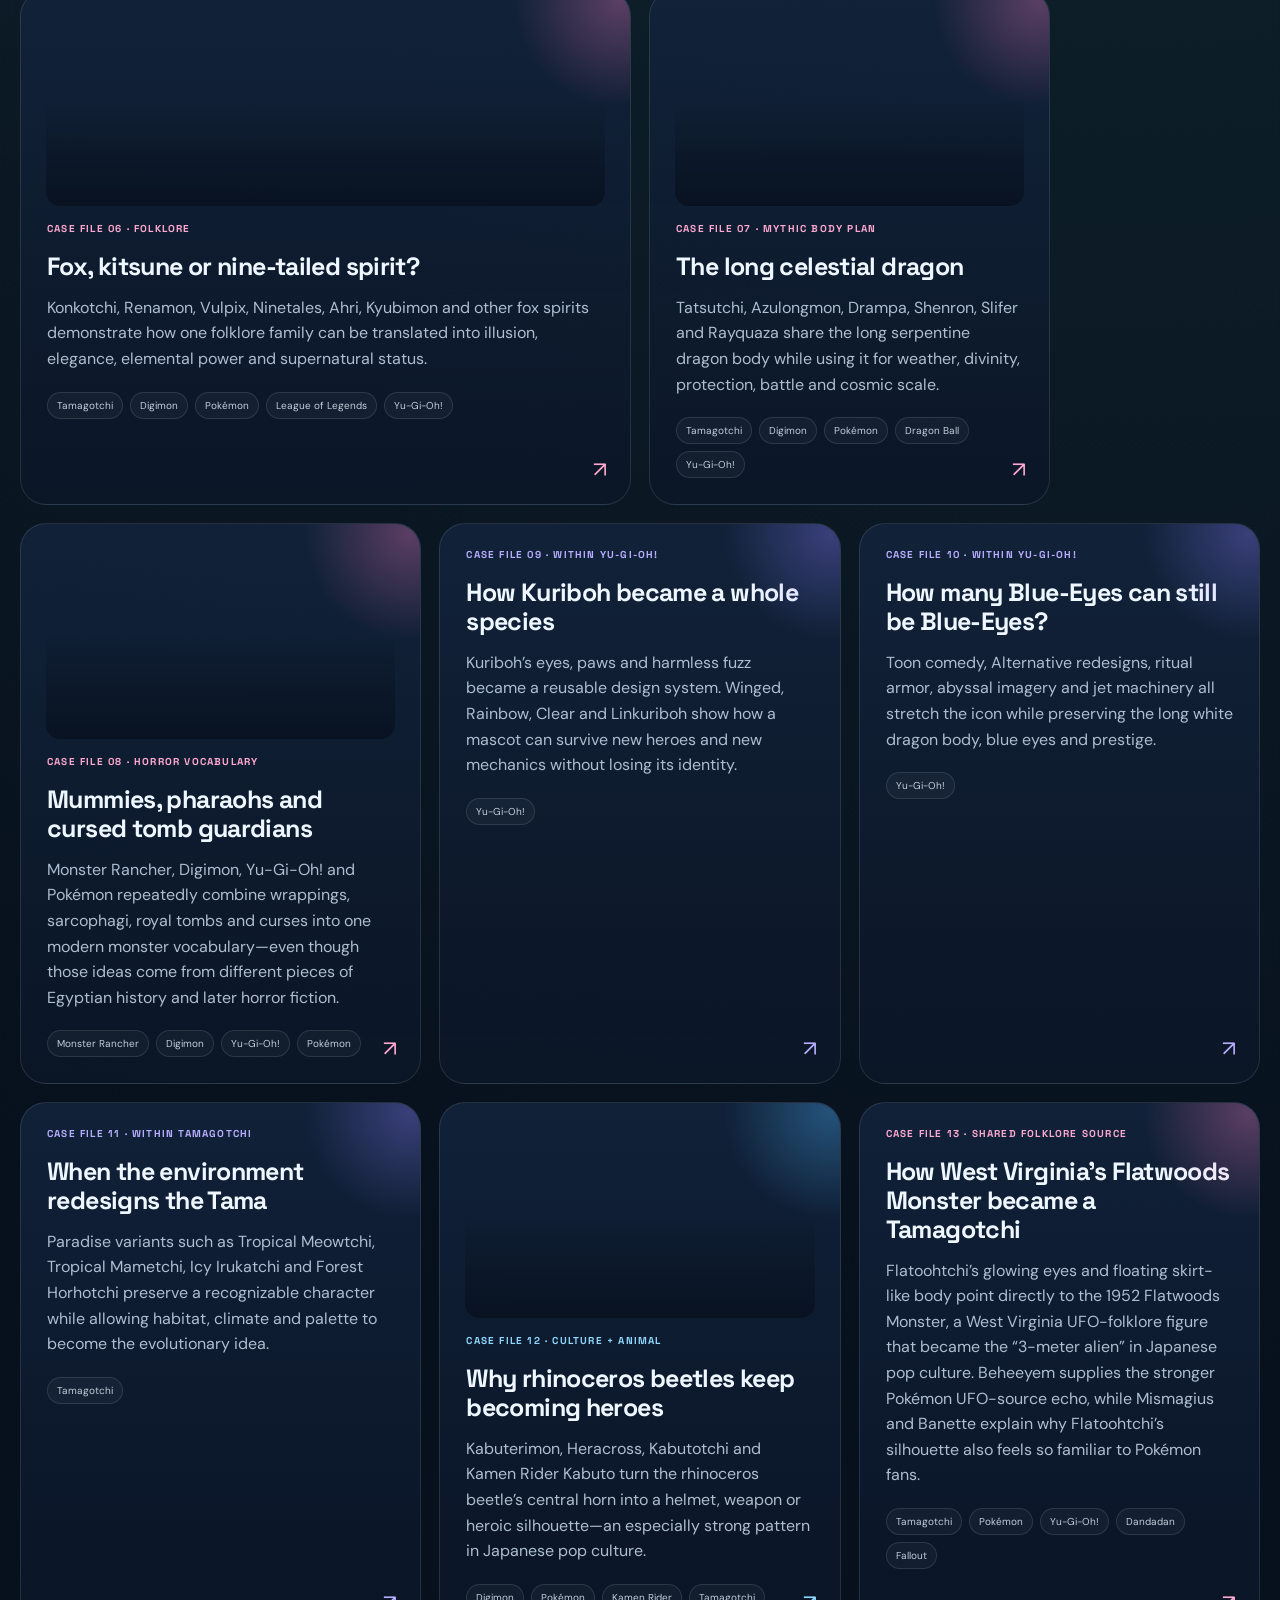
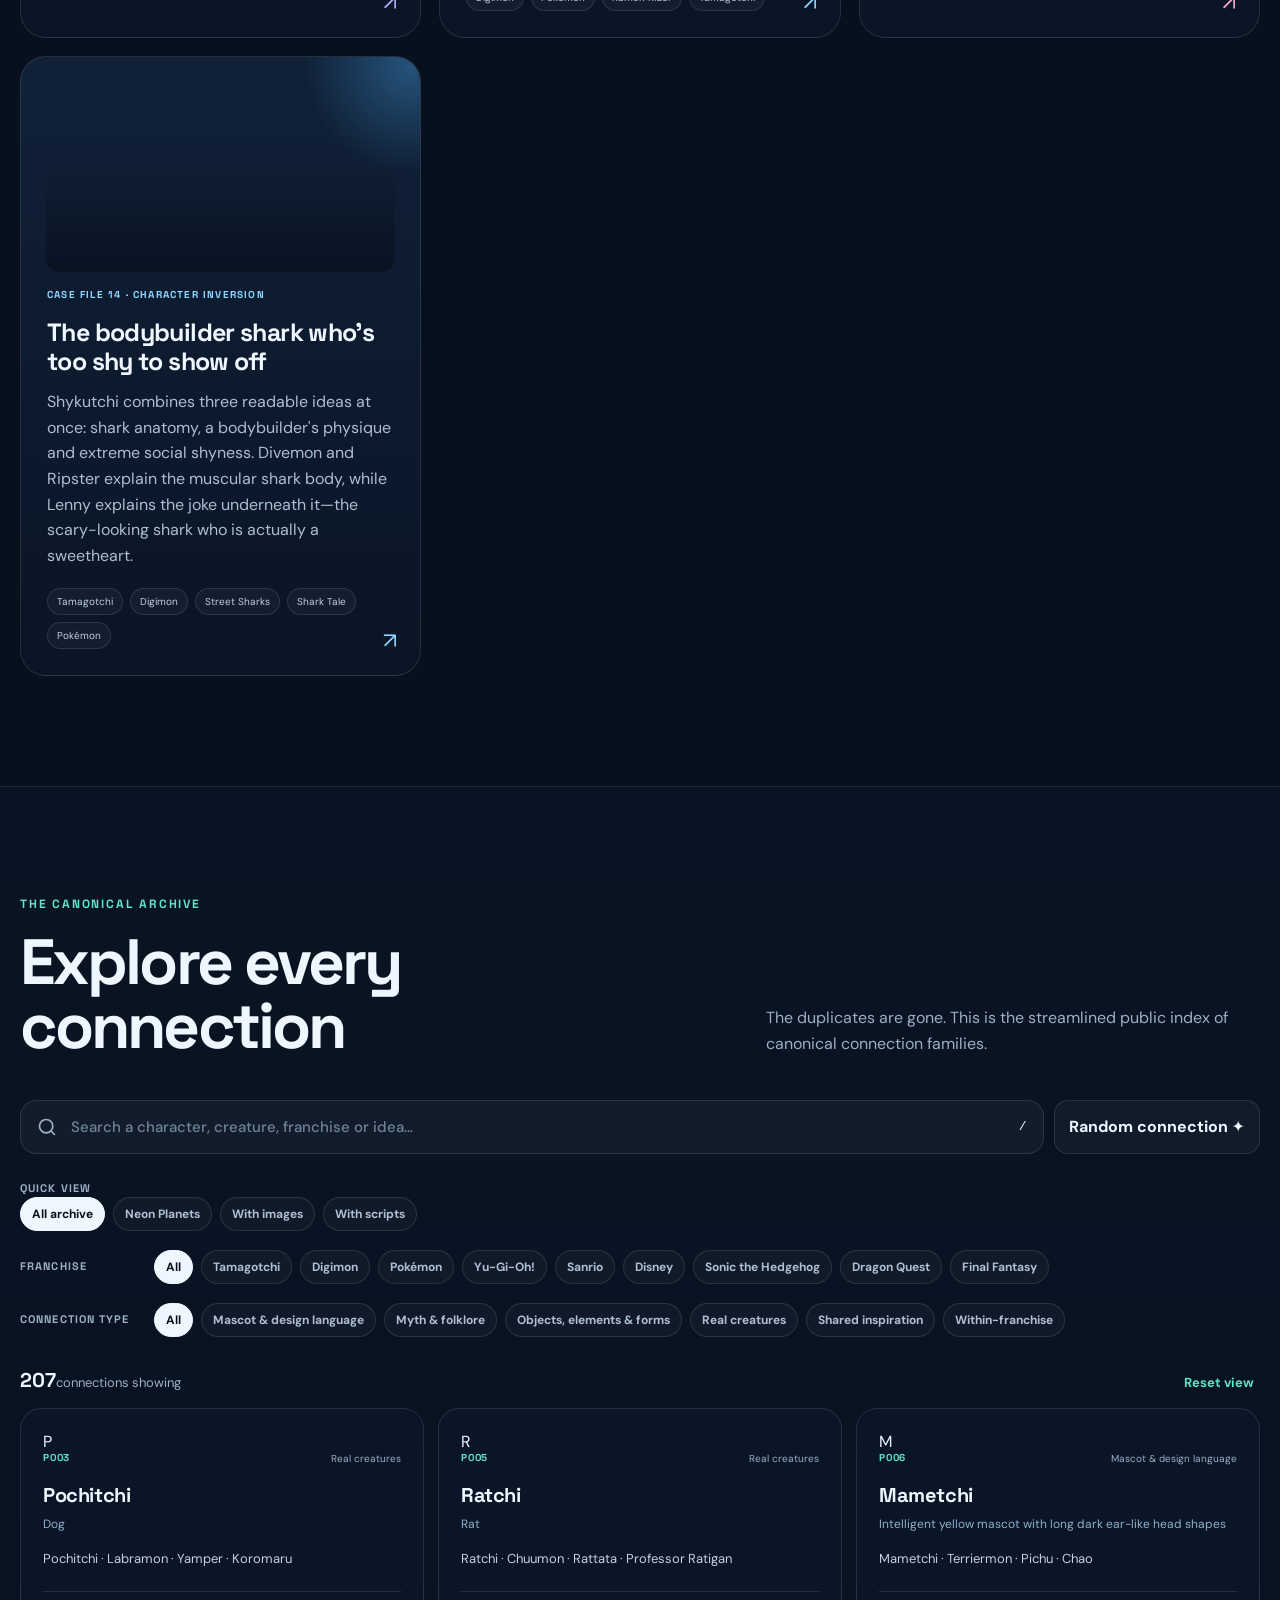
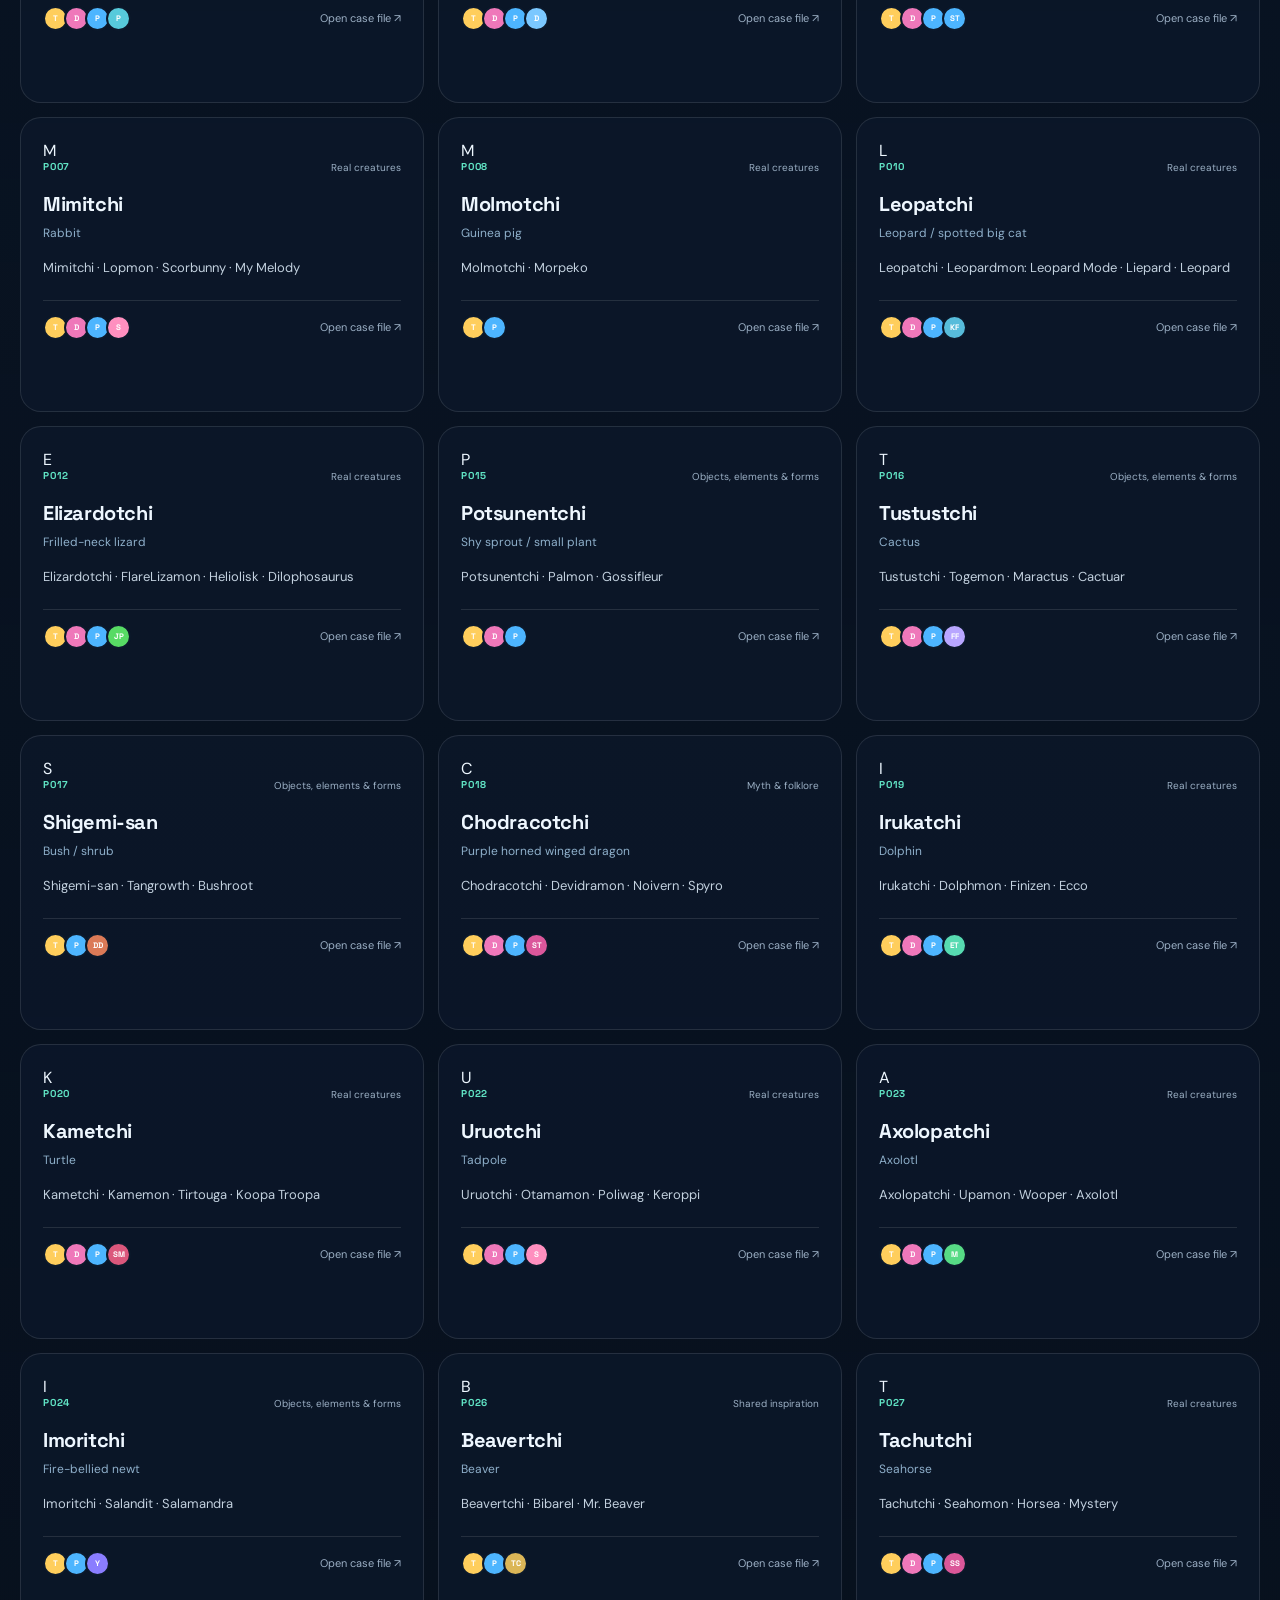
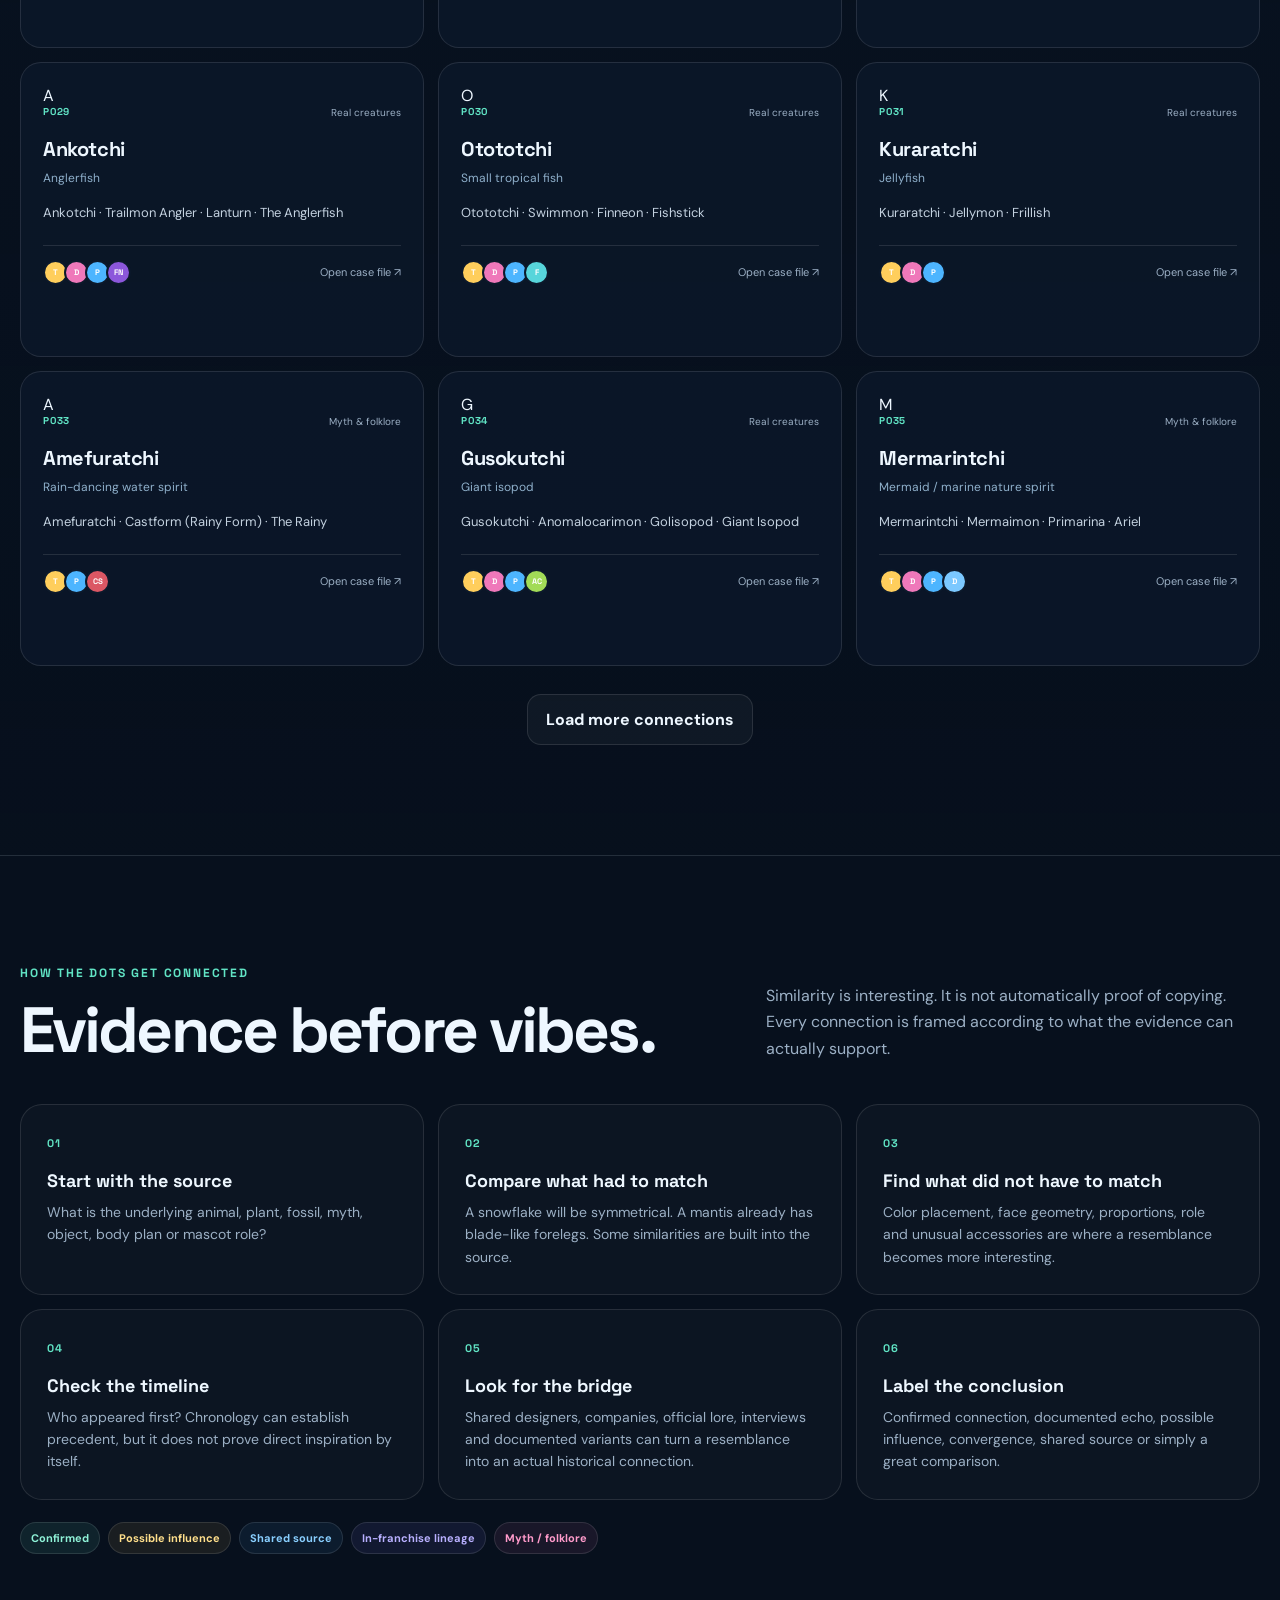
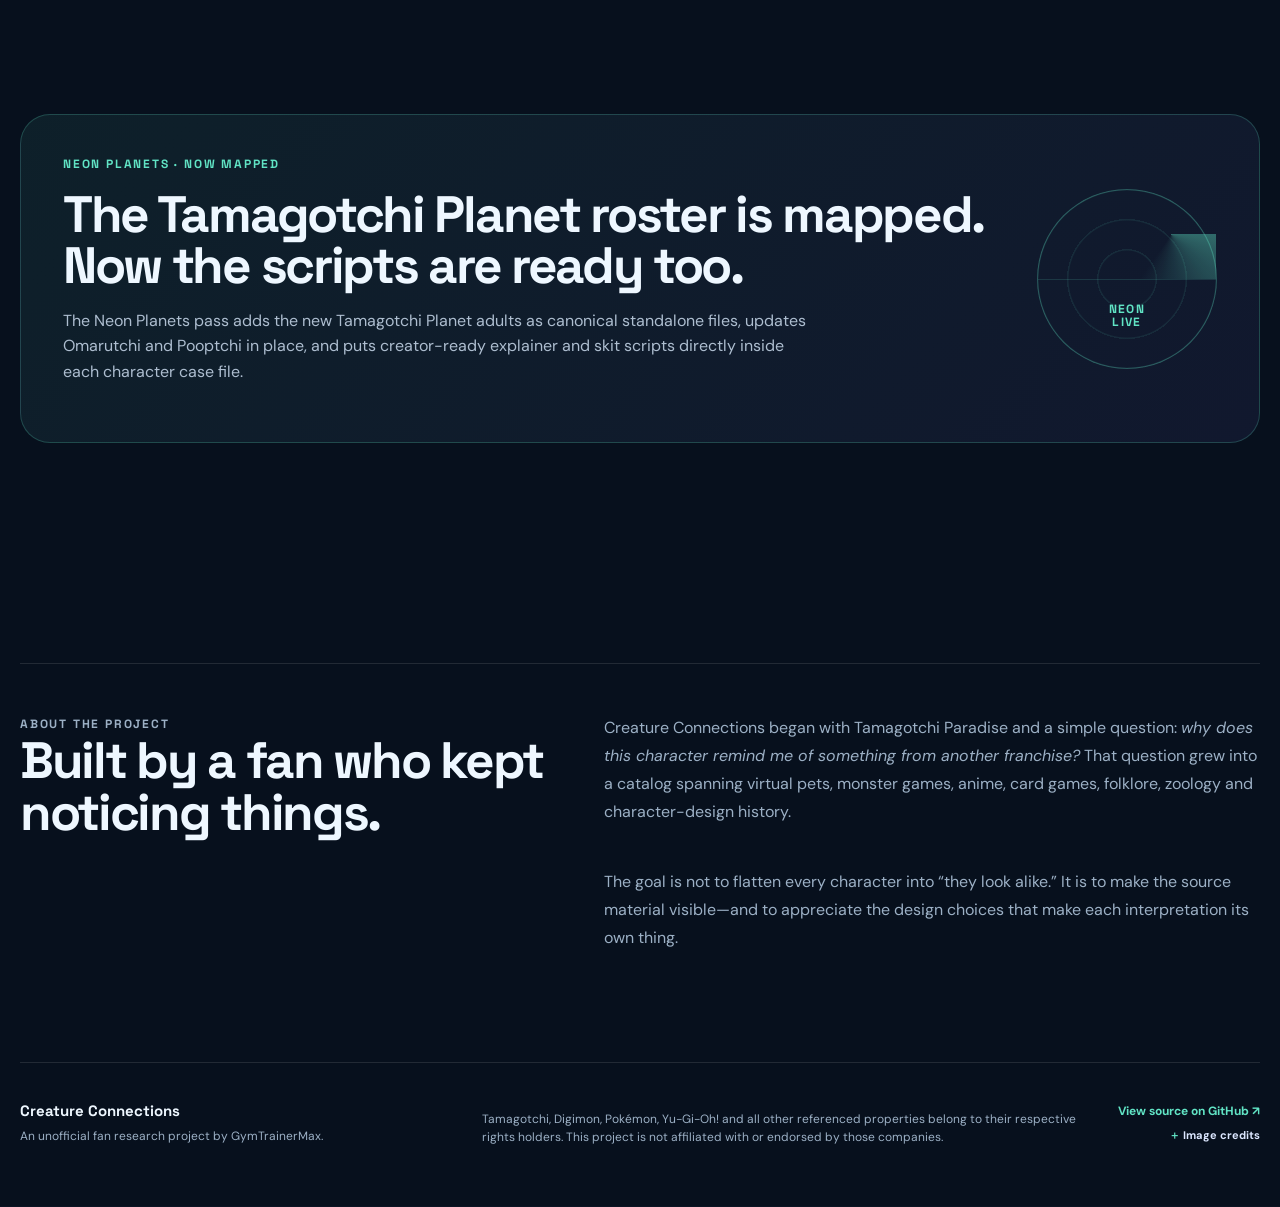
==== commit d47c1424: "Add visual quick filters and image viewer" ====
--- a/connections/index.html
+++ b/connections/index.html
@@ -107,9 +107,15 @@
           <label class="search-wrap">
             <span class="sr-only">Search connections</span>
             <svg viewBox="0 0 24 24" aria-hidden="true"><path d="m21 21-4.35-4.35m2.35-5.65a8 8 0 1 1-16 0 8 8 0 0 1 16 0Z" fill="none" stroke="currentColor" stroke-width="2" stroke-linecap="round"/></svg>
-            <input id="searchInput" type="search" placeholder="Search sea angel, Gammamon, fox, Yu-Gi-Oh!…" autocomplete="off" />
+            <input id="searchInput" type="search" placeholder="Search a character, creature, franchise or idea…" autocomplete="off" />
+            <kbd>/</kbd>
           </label>
           <button class="button compact ghost" id="randomButton" type="button">Random connection ✦</button>
+        </div>
+
+        <div class="focus-filter-wrap">
+          <span class="filter-label">Quick view</span>
+          <div class="filter-row focus-row" id="focusFilters"></div>
         </div>
 
         <div class="filter-block">
@@ -121,7 +127,7 @@
           <div class="filter-row" id="kindFilters"></div>
         </div>
 
-        <div class="results-meta"><strong id="resultCount">0</strong><span>connections showing</span><button id="clearFilters" type="button">Clear filters</button></div>
+        <div class="results-meta" aria-live="polite"><div><strong id="resultCount">0</strong><span>connections showing</span></div><button id="clearFilters" type="button">Reset view</button></div>
         <div class="connection-grid" id="connectionGrid"></div>
         <button class="button load-more" id="loadMore" type="button">Load more connections</button>
       </div>
@@ -170,6 +176,11 @@
       </div>
     </section>
   </main>
+
+  <dialog class="image-lightbox" id="imageLightbox" aria-label="Character image viewer">
+    <button class="dialog-close lightbox-close" id="lightboxClose" type="button" aria-label="Close image">×</button>
+    <div id="lightboxContent"></div>
+  </dialog>
 
   <dialog class="topic-dialog" id="topicDialog">
     <button class="dialog-close" id="dialogClose" type="button" aria-label="Close connection details">×</button>
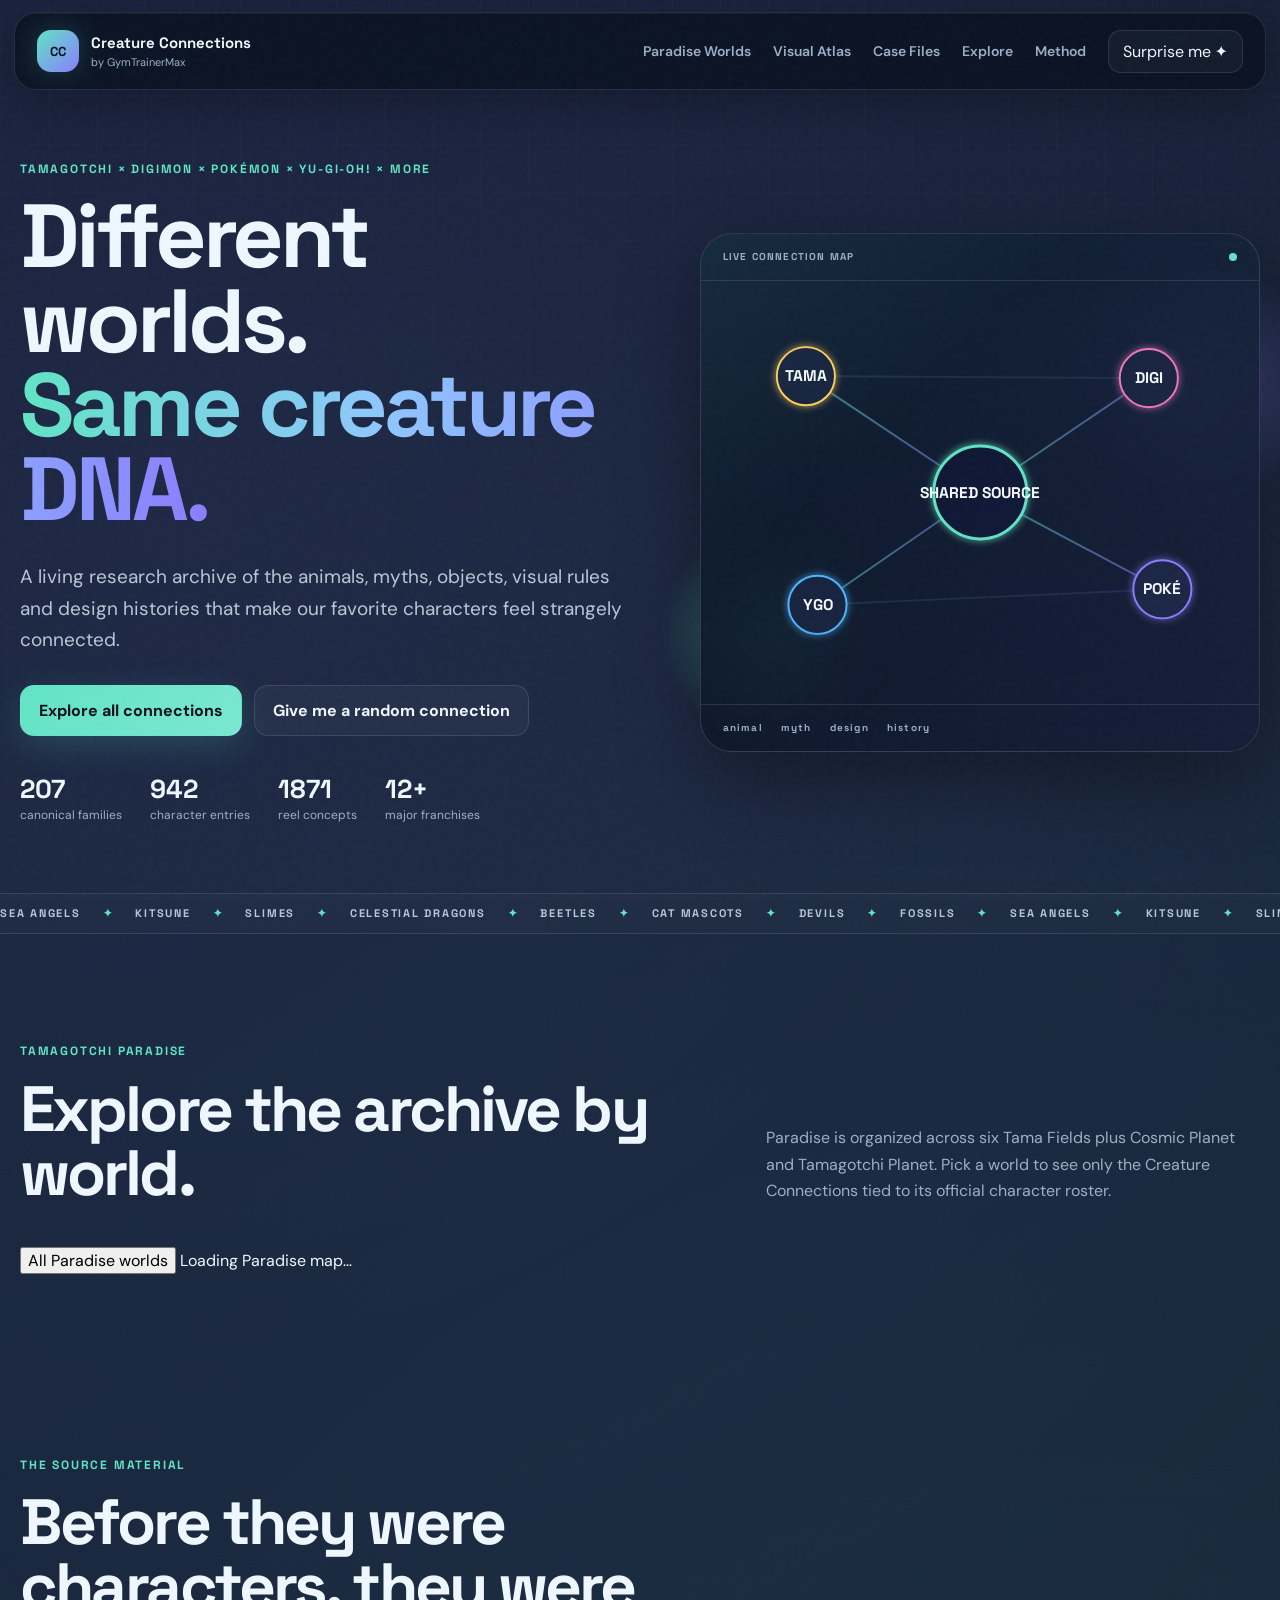
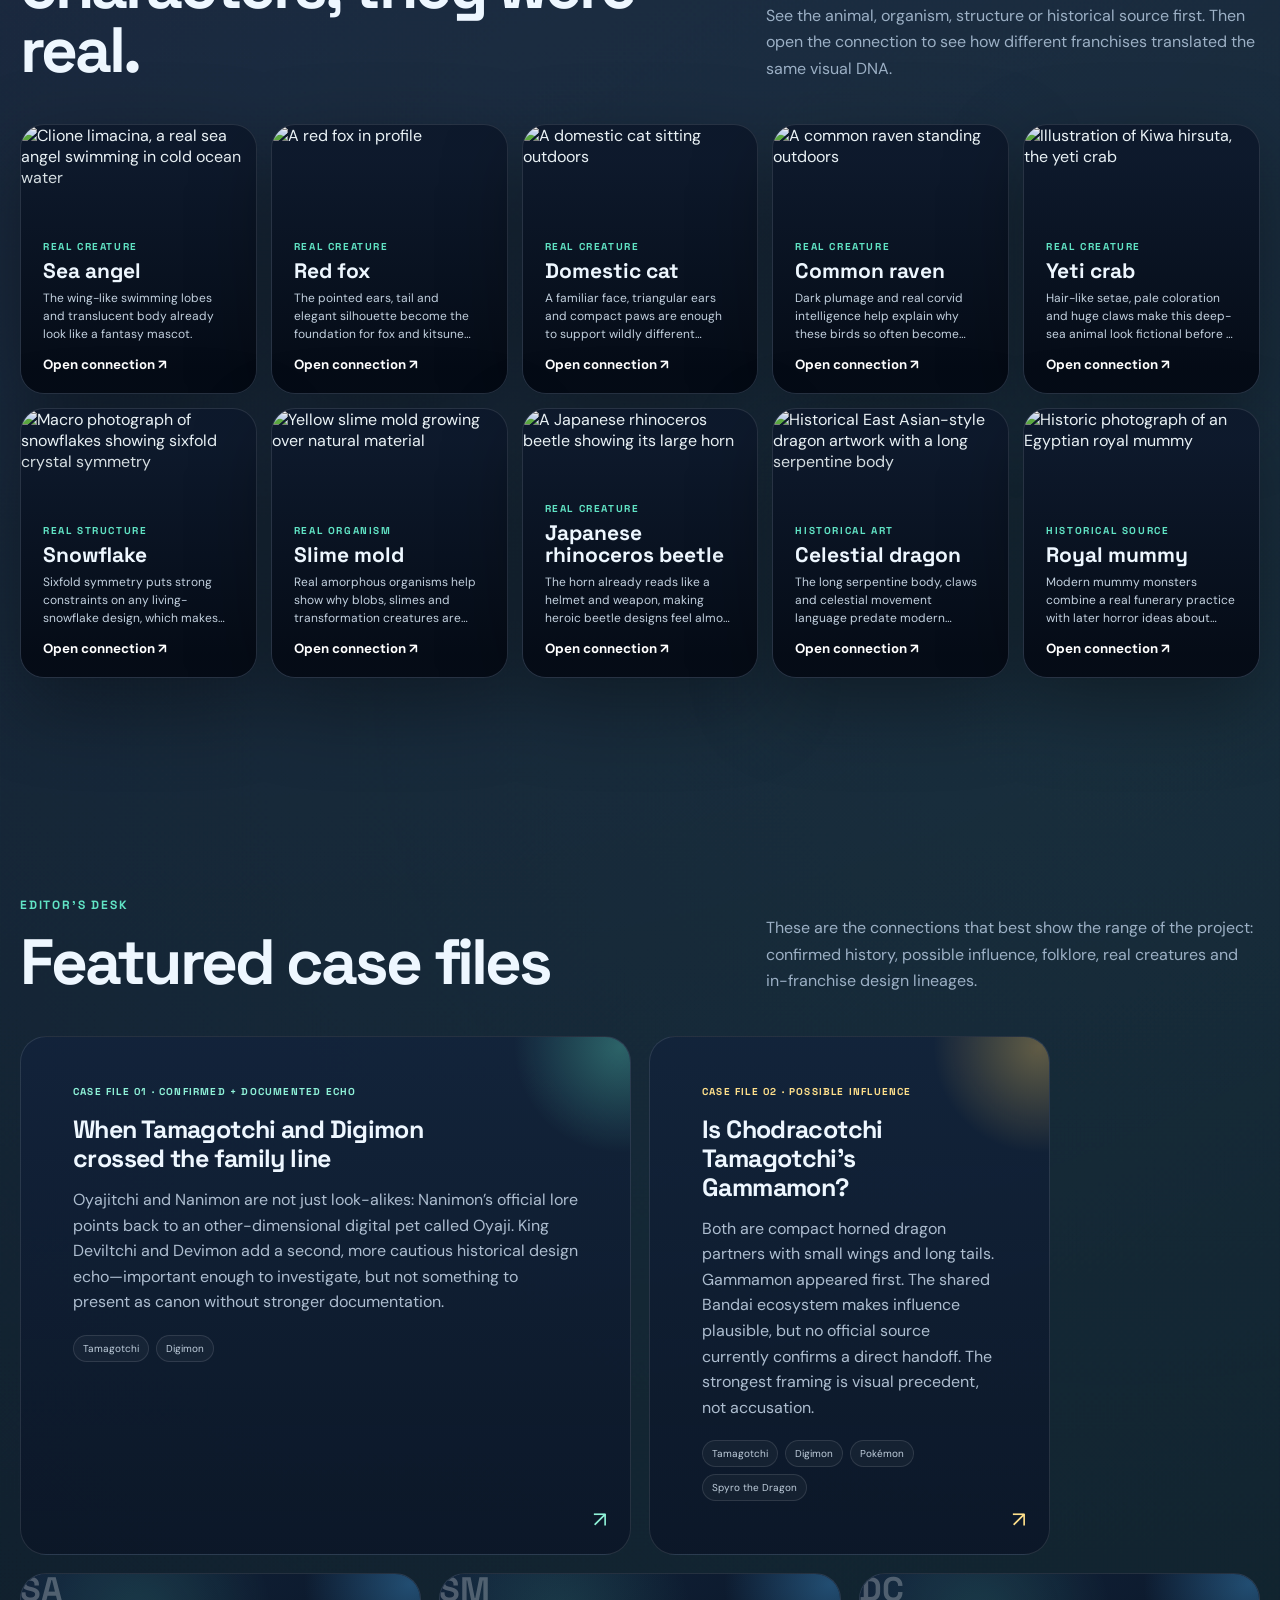
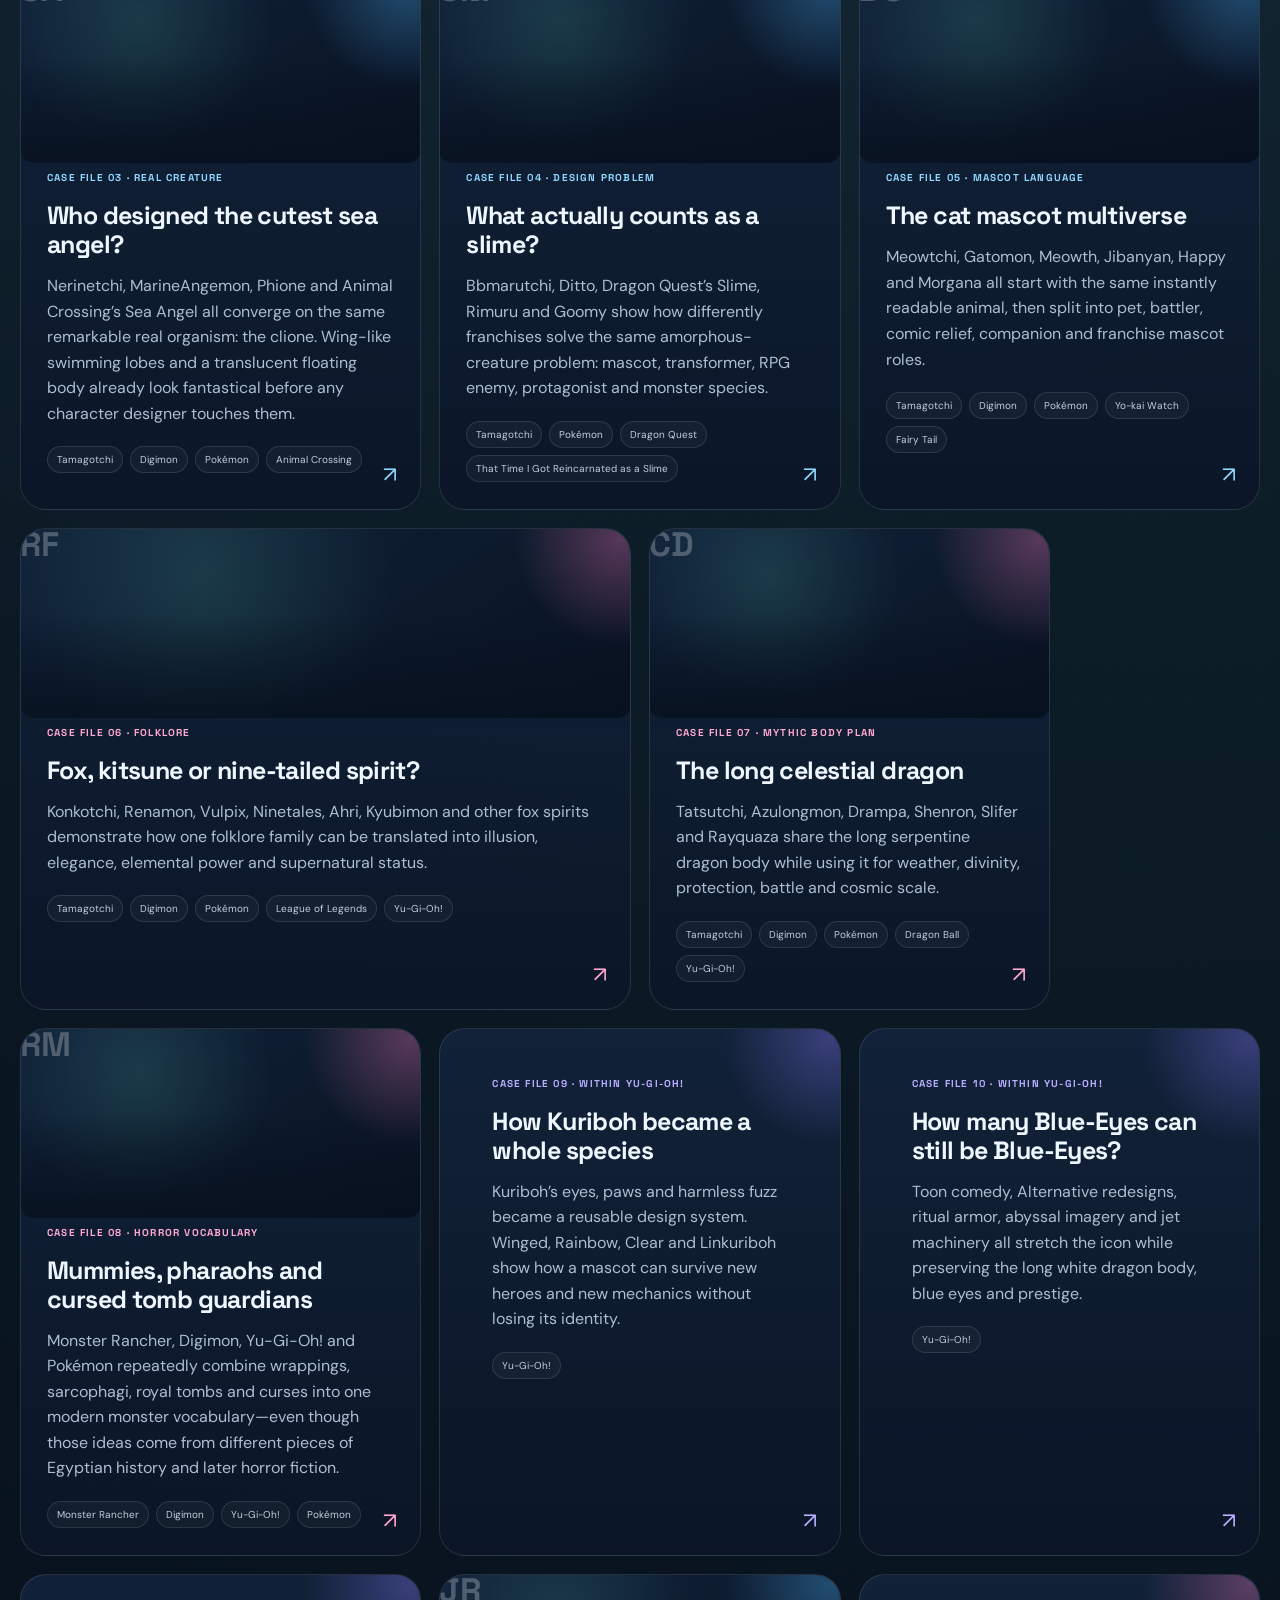
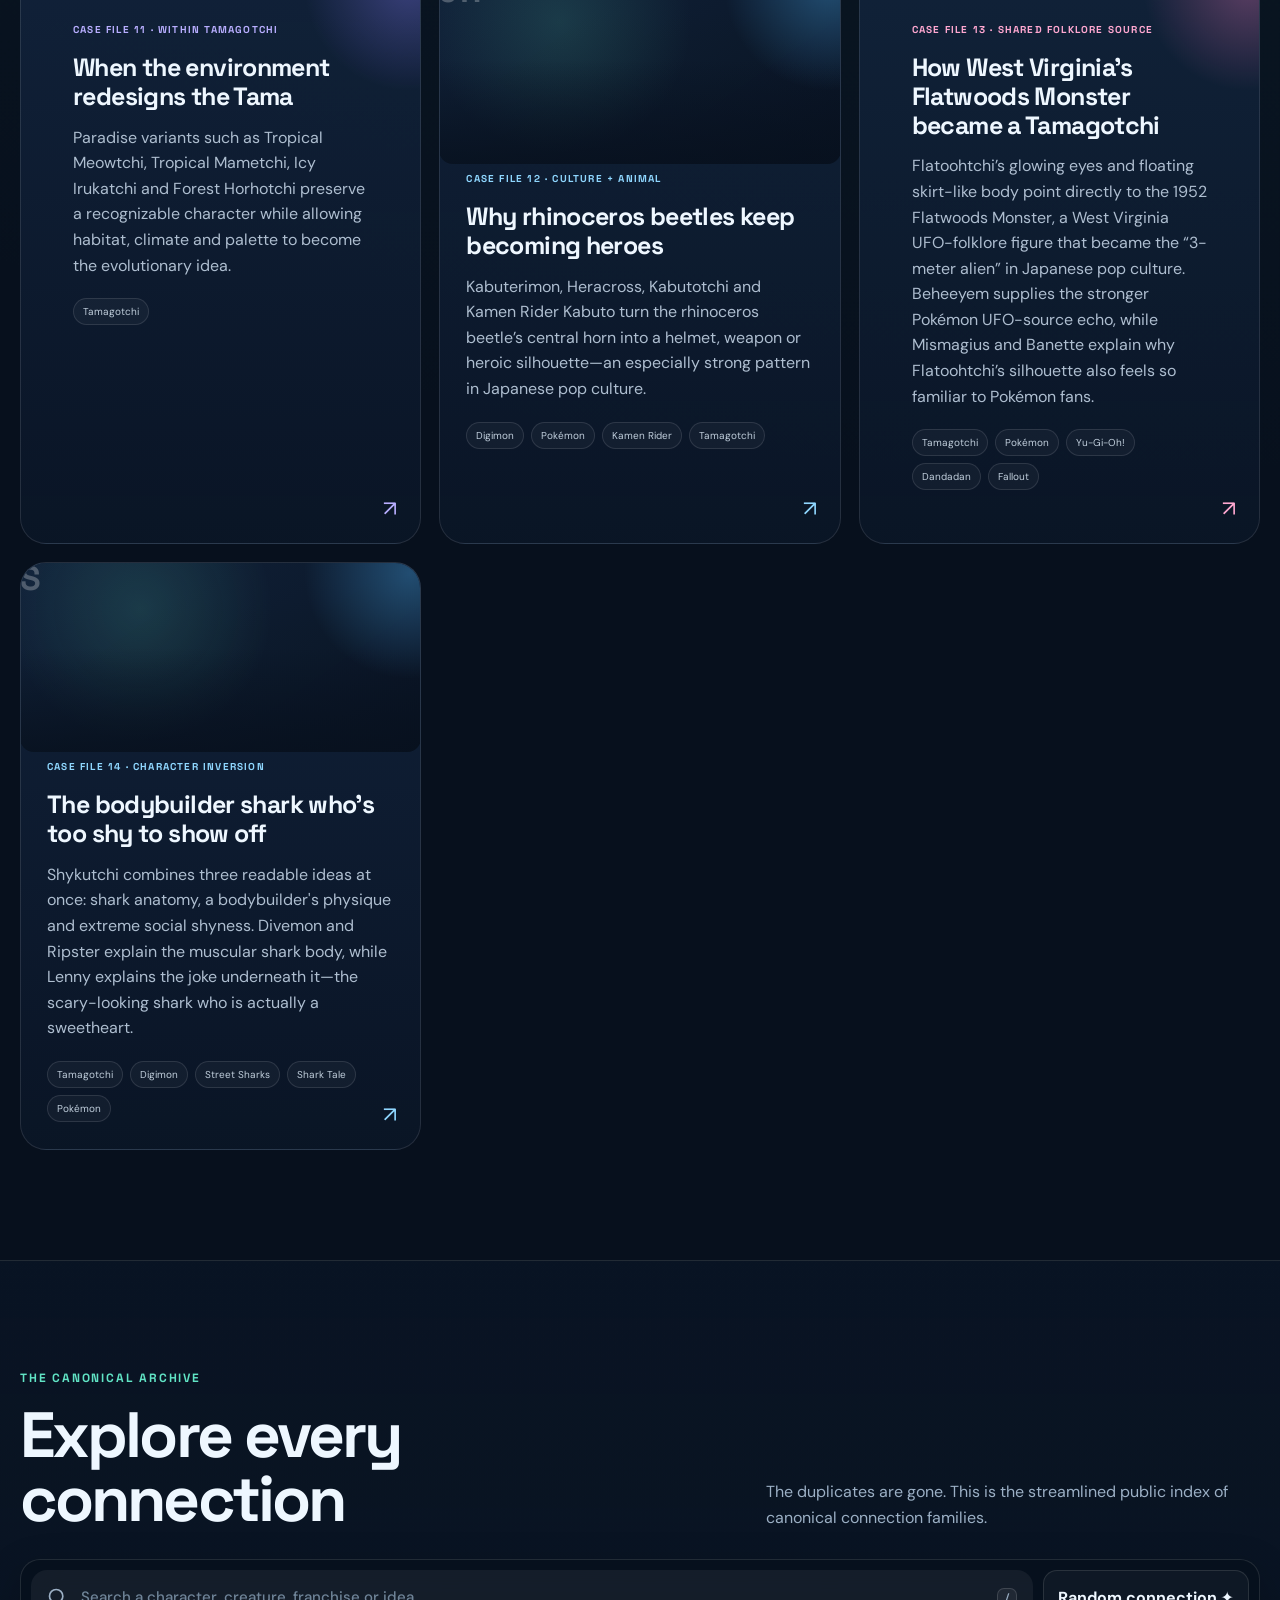
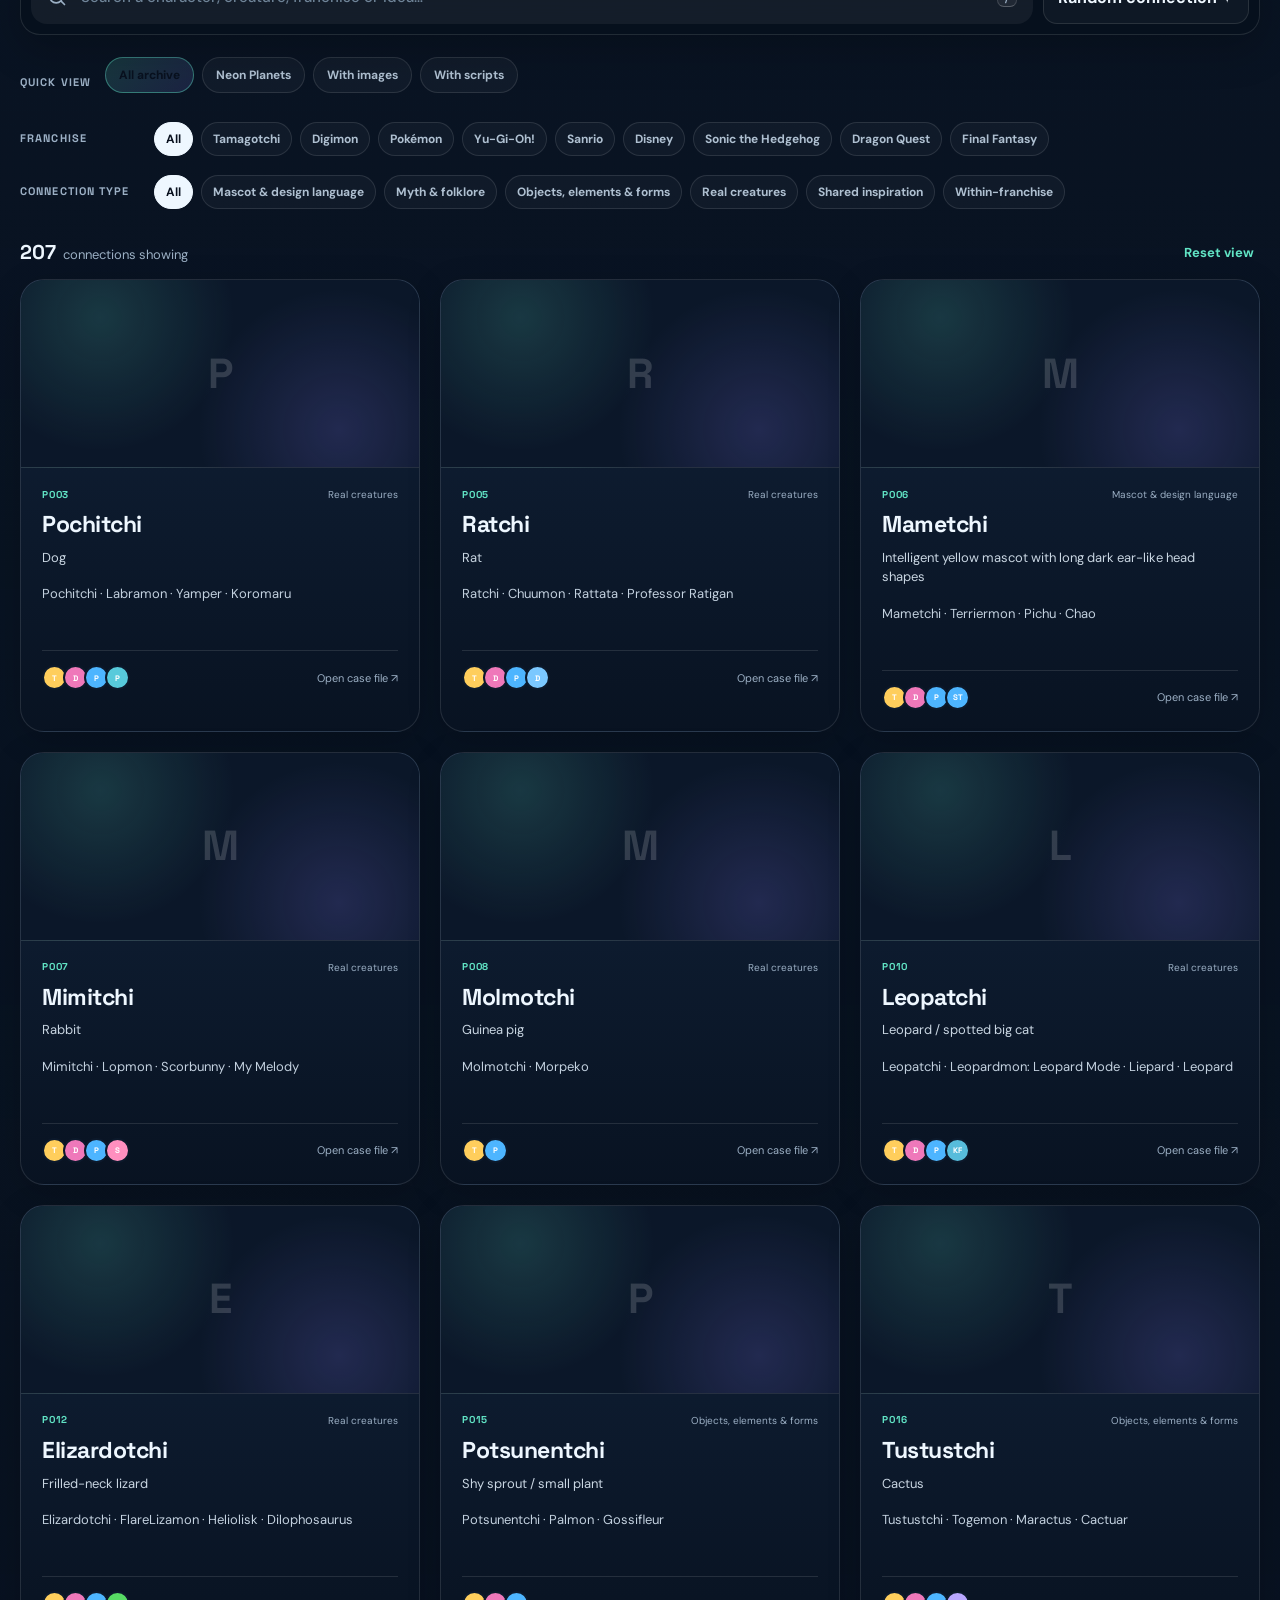
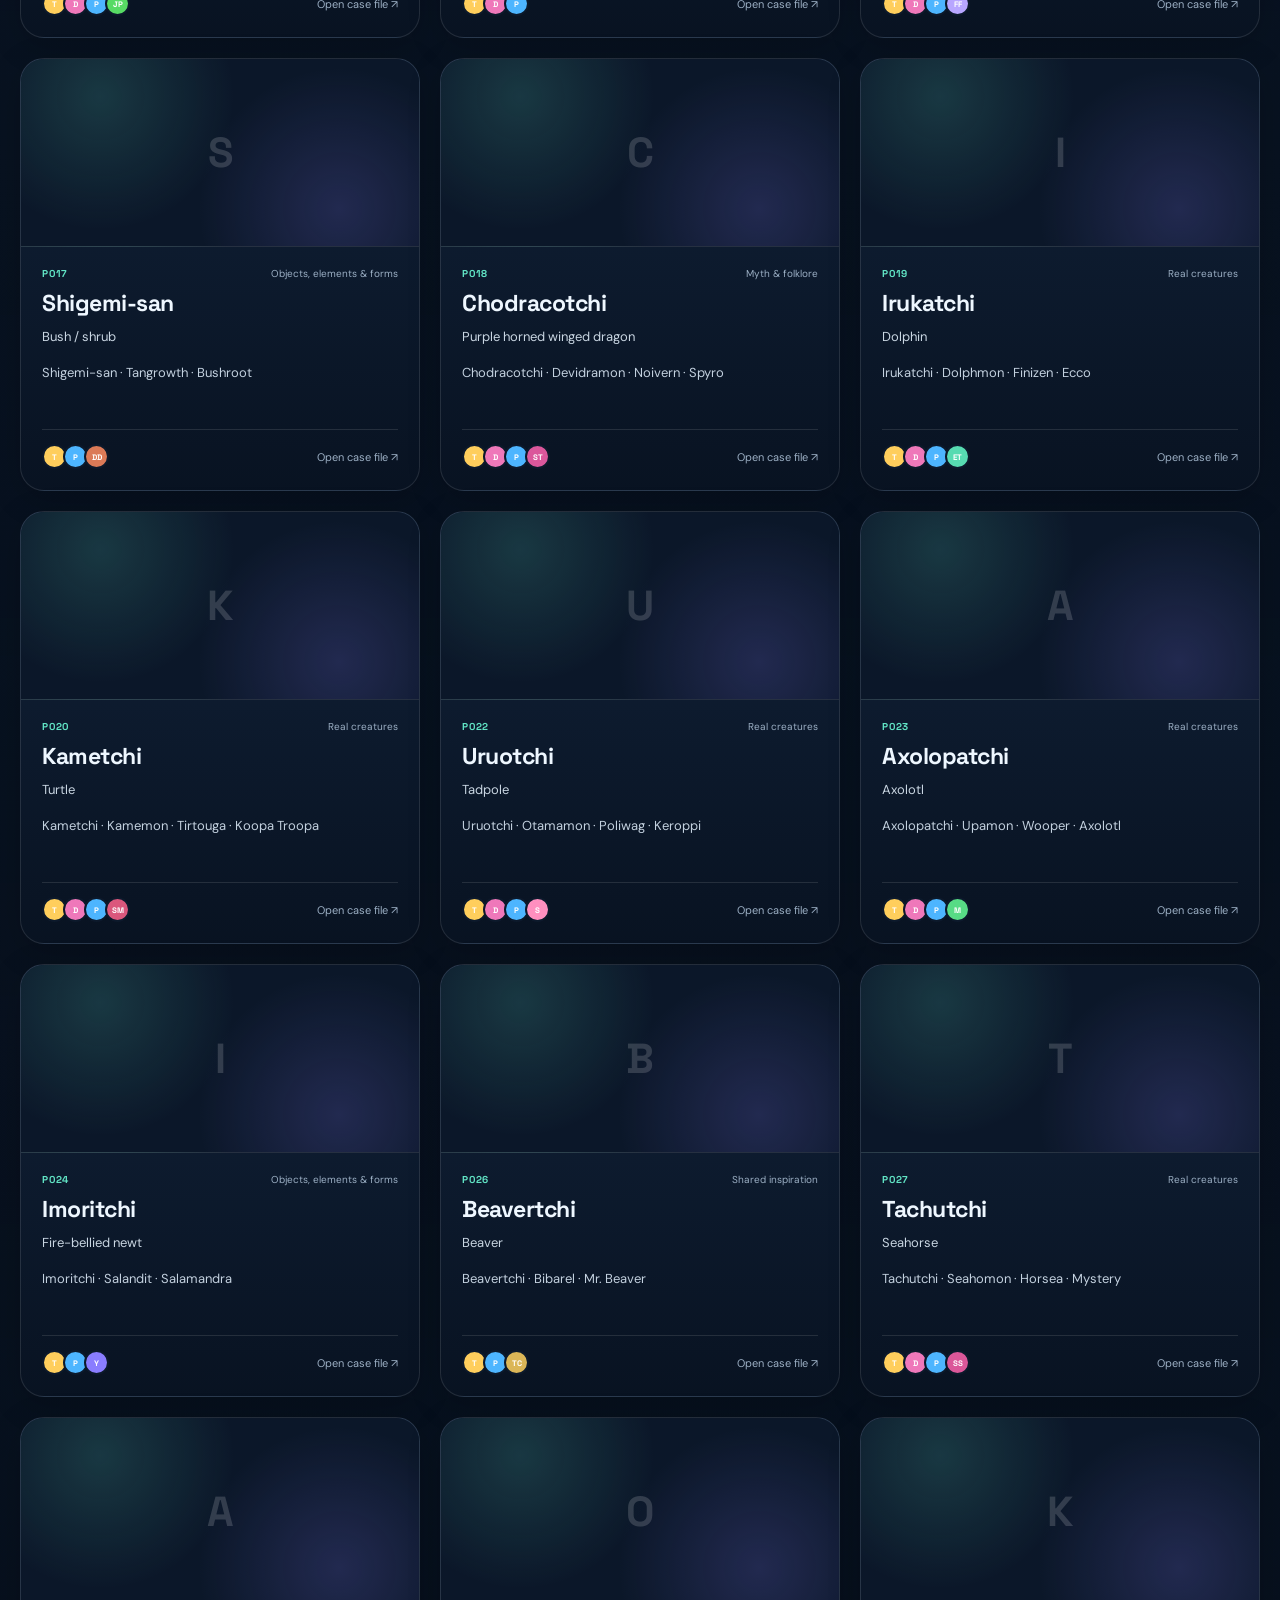
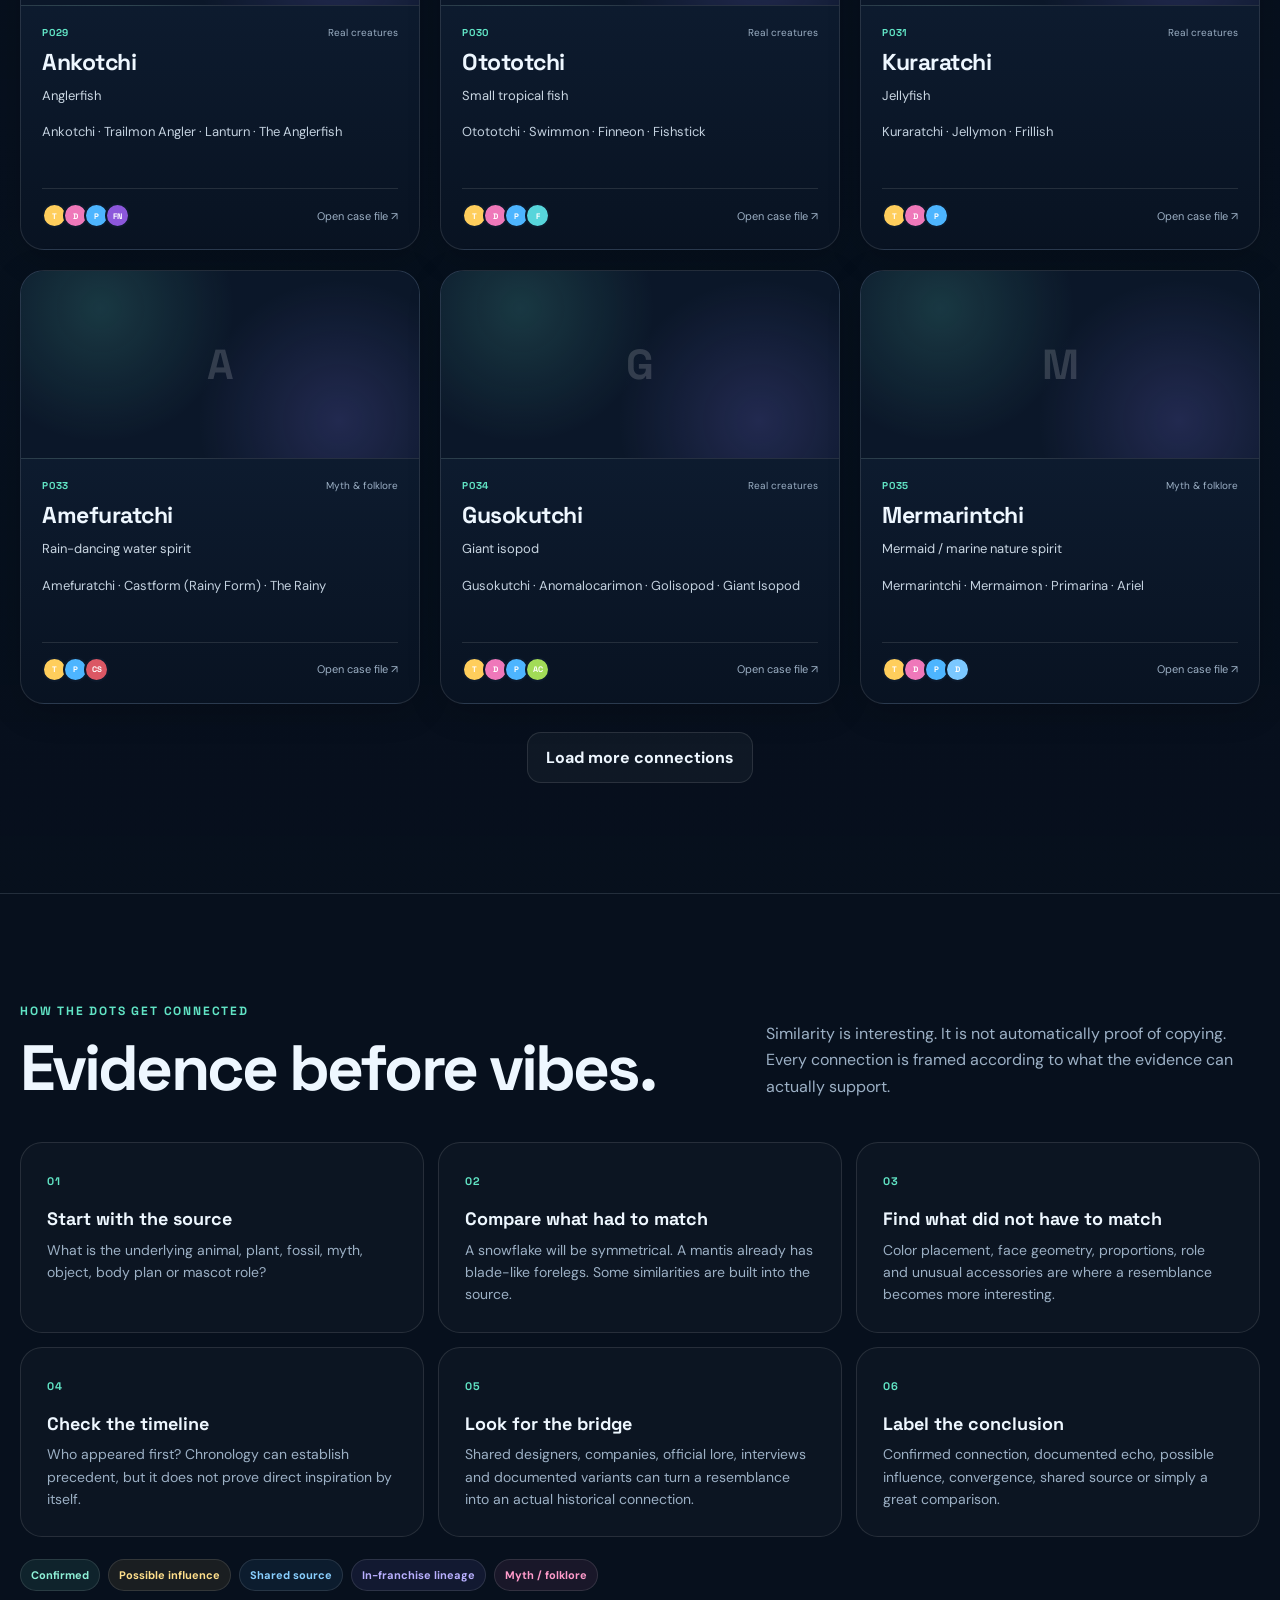
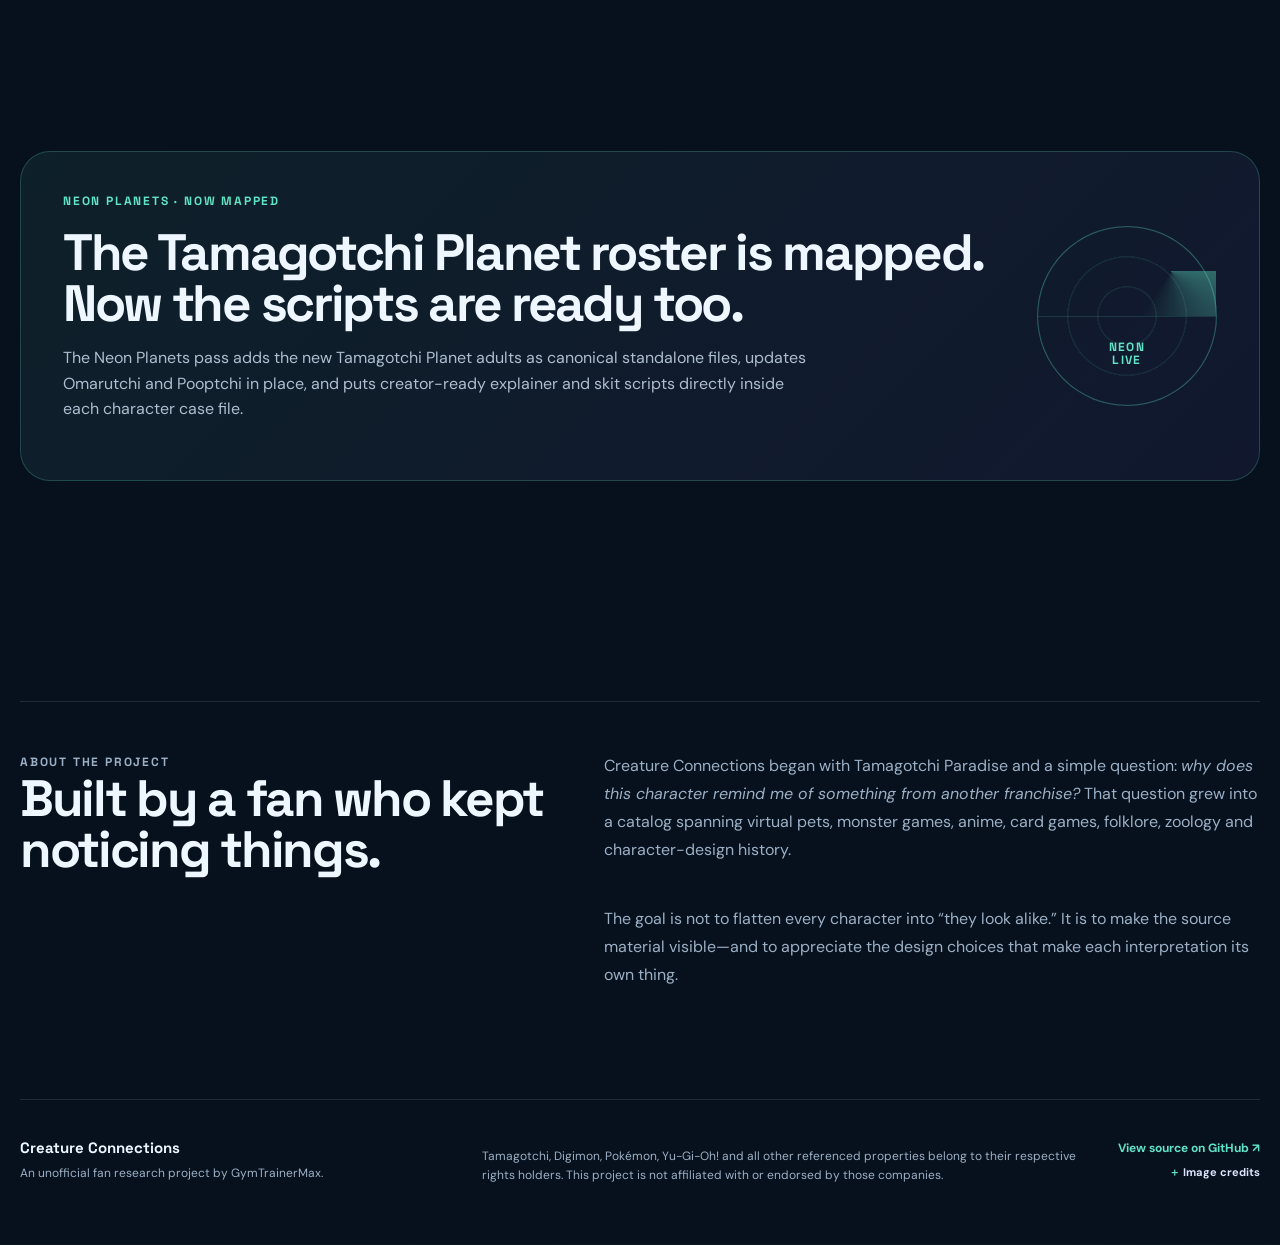
==== commit e872a5c8: "Add Paradise Worlds navigation hub" ====
--- a/connections/index.html
+++ b/connections/index.html
@@ -19,6 +19,7 @@
       <span class="brand-copy"><strong>Creature Connections</strong><small>by GymTrainerMax</small></span>
     </a>
     <nav class="nav" aria-label="Primary navigation">
+      <a href="#paradise-worlds">Paradise Worlds</a>
       <a href="#visual-atlas">Visual Atlas</a>
       <a href="#case-files">Case Files</a>
       <a href="#explore">Explore</a>
@@ -80,6 +81,18 @@
     </section>
 
 
+    <section class="section shell paradise-worlds-section" id="paradise-worlds">
+      <div class="section-heading paradise-worlds-heading">
+        <div><p class="kicker">TAMAGOTCHI PARADISE</p><h2>Explore the archive by world.</h2></div>
+        <p>Paradise is organized across six Tama Fields plus Cosmic Planet and Tamagotchi Planet. Pick a world to see only the Creature Connections tied to its official character roster.</p>
+      </div>
+      <div class="worlds-toolbar">
+        <button class="worlds-all-button active" id="worldsAllButton" type="button">All Paradise worlds</button>
+        <span id="worldsSummary">Loading Paradise map…</span>
+      </div>
+      <div class="paradise-worlds-grid" id="paradiseWorldsGrid" aria-live="polite"></div>
+    </section>
+
     <section class="section shell visual-source-section" id="visual-atlas">
       <div class="section-heading">
         <div><p class="kicker">THE SOURCE MATERIAL</p><h2>Before they were characters, they were real.</h2></div>
@@ -127,6 +140,7 @@
           <div class="filter-row" id="kindFilters"></div>
         </div>
 
+        <div class="active-world-filter" id="activeWorldFilter" hidden></div>
         <div class="results-meta" aria-live="polite"><div><strong id="resultCount">0</strong><span>connections showing</span></div><button id="clearFilters" type="button">Reset view</button></div>
         <div class="connection-grid" id="connectionGrid"></div>
         <button class="button load-more" id="loadMore" type="button">Load more connections</button>
@@ -205,6 +219,7 @@
   <script src="topics-6.js"></script>
   <script src="topics-7.js"></script>
   <script src="neon-planets.js"></script>
+  <script src="paradise-worlds.js"></script>
   <script src="app.js"></script>
 </body>
 </html>
--- a/connections/styles.css
+++ b/connections/styles.css
@@ -89,3 +89,292 @@
   font:600 12px/1.2 "Space Grotesk",sans-serif;letter-spacing:.08em;text-transform:uppercase
 }
 .script-piece p{margin:0;color:var(--muted);line-height:1.72}
+
+
+/* Modern visual archive · phase 1 */
+:root{
+  --glass:rgba(9,19,34,.78);
+  --glass-strong:rgba(12,25,44,.94);
+}
+::selection{background:rgba(97,228,197,.28);color:var(--text)}
+.site-header{box-shadow:0 14px 45px rgba(0,0,0,.26),inset 0 1px rgba(255,255,255,.04)}
+.nav a{transition:color .18s ease}
+.hero{min-height:660px;padding-top:72px}
+.hero-lede{max-width:630px}
+.explore-heading{margin-bottom:28px}
+.explore-toolbar{
+  position:sticky;top:102px;z-index:12;
+  padding:10px;border:1px solid var(--line);border-radius:20px;
+  background:rgba(7,16,29,.82);backdrop-filter:blur(20px);
+  box-shadow:0 14px 40px rgba(0,0,0,.22);
+}
+.search-wrap{border:0;background:rgba(255,255,255,.055);transition:box-shadow .2s,background .2s}
+.search-wrap:focus-within{background:rgba(255,255,255,.075);box-shadow:0 0 0 2px rgba(97,228,197,.3)}
+.search-wrap kbd{
+  border:1px solid rgba(255,255,255,.14);border-bottom-color:rgba(255,255,255,.25);
+  background:rgba(255,255,255,.05);color:var(--muted);border-radius:7px;
+  padding:3px 7px;font:600 11px/1 "Space Grotesk",sans-serif
+}
+.focus-filter-wrap{display:flex;align-items:center;gap:14px;margin:18px 0 24px}
+.focus-filter-wrap .filter-label{margin:0;min-width:max-content}
+.focus-row{gap:8px}
+.focus-row .filter-chip{padding:9px 13px;background:rgba(255,255,255,.035)}
+.focus-row .filter-chip.active{background:linear-gradient(135deg,rgba(97,228,197,.17),rgba(138,125,255,.15));border-color:rgba(97,228,197,.42)}
+.results-meta{display:flex;align-items:center;justify-content:space-between;gap:16px}
+.results-meta>div{display:flex;align-items:baseline;gap:7px}
+.results-meta strong{font:700 20px/1 "Space Grotesk",sans-serif}
+.results-meta button{border:0;background:transparent;color:var(--mint);cursor:pointer;font-weight:700}
+.results-meta button:hover{text-decoration:underline}
+
+.connection-grid{grid-template-columns:repeat(3,minmax(0,1fr));gap:20px}
+.connection-card{
+  padding:0;overflow:hidden;border-radius:24px;
+  background:linear-gradient(180deg,rgba(18,35,59,.92),rgba(9,19,34,.93));
+  box-shadow:0 8px 34px rgba(0,0,0,.16);
+  transform:translateZ(0);
+}
+.connection-card:hover{transform:translateY(-5px);box-shadow:0 24px 60px rgba(0,0,0,.28);border-color:rgba(97,228,197,.3)}
+.connection-card-copy{padding:20px 21px 21px}
+.connection-card h3{font-size:23px;margin-top:10px}
+.connection-card .basis{font-size:13px;line-height:1.5;color:#c9d6e2;margin-top:8px}
+.connection-card .character-list{min-height:44px;margin-top:12px}
+.connection-media{
+  position:relative;display:grid;height:188px;gap:2px;
+  border-bottom:1px solid var(--line);background:#0a1526;overflow:hidden
+}
+.connection-media-1{grid-template-columns:1fr}
+.connection-media-2{grid-template-columns:1fr 1fr}
+.connection-media-3{grid-template-columns:1.25fr .75fr;grid-template-rows:1fr 1fr}
+.connection-media-3 .card-image-frame:first-child{grid-row:1/3}
+.card-image-frame{
+  position:relative;min-width:0;min-height:0;display:grid;place-items:center;
+  background:radial-gradient(circle at 50% 45%,rgba(255,255,255,.07),rgba(255,255,255,.015));
+  overflow:hidden
+}
+.card-image-frame img{width:100%;height:100%;object-fit:contain;padding:10px;transition:transform .28s ease}
+.connection-card:hover .card-image-frame img{transform:scale(1.045)}
+.media-count{
+  position:absolute;right:10px;bottom:10px;padding:6px 9px;border-radius:999px;
+  background:rgba(5,12,23,.78);border:1px solid rgba(255,255,255,.13);backdrop-filter:blur(10px);
+  font:700 10px/1 "Space Grotesk",sans-serif;color:#eaf4fc
+}
+.connection-media-empty{display:grid;place-items:center;background:
+  radial-gradient(circle at 20% 20%,rgba(97,228,197,.16),transparent 38%),
+  radial-gradient(circle at 80% 80%,rgba(138,125,255,.18),transparent 40%),#0b1729}
+.connection-media-empty span{font:700 42px/1 "Space Grotesk",sans-serif;color:rgba(255,255,255,.16)}
+
+.image-failed{display:grid!important;place-items:center!important;background:
+  radial-gradient(circle at 30% 25%,rgba(97,228,197,.14),transparent 42%),
+  linear-gradient(145deg,rgba(18,35,59,.95),rgba(9,19,34,.98))!important}
+.image-failed::after{content:attr(data-fallback);font:700 34px/1 "Space Grotesk",sans-serif;color:rgba(255,255,255,.26)}
+.image-failed img{display:none!important}
+
+.feature-card.has-photo{padding:0;display:grid;grid-template-rows:175px 1fr}
+.feature-card-copy{padding:24px 26px 27px}
+.feature-photo-wrap{position:relative;overflow:hidden;background:#0a1526}
+.feature-photo-wrap img{width:100%;height:100%;object-fit:contain;padding:10px;transition:transform .3s ease}
+.feature-card:hover .feature-photo-wrap img{transform:scale(1.04)}
+.feature-card.has-photo .feature-arrow{bottom:20px}
+.feature-card.has-photo::before{z-index:2}
+
+.topic-dialog{
+  width:min(1120px,calc(100% - 30px));max-width:none;max-height:92vh;
+  padding:0;border-radius:28px;border:1px solid rgba(255,255,255,.14);
+  background:rgba(8,17,31,.97);box-shadow:0 35px 120px rgba(0,0,0,.62);
+  overflow:auto
+}
+.topic-dialog::backdrop,.image-lightbox::backdrop{background:rgba(2,7,15,.76);backdrop-filter:blur(8px)}
+.dialog-close{
+  position:sticky;float:right;top:16px;right:16px;z-index:30;
+  width:40px;height:40px;border-radius:50%;border:1px solid rgba(255,255,255,.15);
+  background:rgba(6,13,24,.76);backdrop-filter:blur(12px);color:var(--text);cursor:pointer;
+  display:grid;place-items:center;font-size:23px
+}
+.dialog-close:hover{background:rgba(255,255,255,.11)}
+.dialog-body{padding:30px 34px 40px}
+.topic-hero{
+  display:grid;grid-template-columns:minmax(250px,.78fr) 1.22fr;gap:32px;align-items:center;
+  padding:20px 48px 30px 0
+}
+.topic-hero-image{border:0;background:none;padding:0;cursor:zoom-in;min-width:0}
+.topic-hero-frame{
+  height:310px;border:1px solid var(--line);border-radius:24px;overflow:hidden;
+  display:grid;place-items:center;background:
+  radial-gradient(circle at 50% 45%,rgba(97,228,197,.09),transparent 45%),rgba(255,255,255,.025)
+}
+.topic-hero-frame img{width:100%;height:100%;object-fit:contain;padding:20px}
+.topic-hero-placeholder{
+  height:260px;display:grid;place-items:center;border:1px solid var(--line);border-radius:24px;
+  font:700 60px/1 "Space Grotesk",sans-serif;color:rgba(255,255,255,.18);
+  background:linear-gradient(145deg,rgba(97,228,197,.08),rgba(138,125,255,.08))
+}
+.topic-hero-copy h2{font-size:clamp(42px,6vw,76px);line-height:.96;margin:8px 0 16px;letter-spacing:-.05em}
+.topic-hero-copy .dialog-basis{font-size:17px;line-height:1.5;color:#c4d2df;margin-bottom:20px}
+.topic-hero-copy .chip{padding:7px 10px;border-color:color-mix(in srgb,var(--chip-accent) 35%,transparent)}
+.topic-nav{
+  position:sticky;top:-1px;z-index:20;
+  display:grid;grid-template-columns:1fr auto 1fr;align-items:center;gap:12px;
+  margin:0 -34px;padding:10px 34px;border-block:1px solid var(--line);
+  background:rgba(8,17,31,.88);backdrop-filter:blur(18px)
+}
+.topic-nav button{
+  width:max-content;border:0;background:transparent;color:#c9d8e6;font-weight:700;cursor:pointer;padding:8px 0
+}
+.topic-nav button:last-child{justify-self:end}
+.topic-nav button:hover{color:var(--mint)}
+.topic-nav span{font:600 11px/1 "Space Grotesk",sans-serif;color:var(--muted);text-transform:uppercase;letter-spacing:.09em}
+.dialog-intro{max-width:850px;padding:34px 0 4px}
+.dialog-intro .dialog-summary{font-size:18px;line-height:1.72;color:#cad7e3}
+.dialog-section{margin-top:34px}
+.section-label{
+  color:var(--mint);font:700 10px/1.2 "Space Grotesk",sans-serif;
+  letter-spacing:.14em;text-transform:uppercase;margin-bottom:8px
+}
+.section-head-inline{display:flex;align-items:end;justify-content:space-between;gap:20px;margin-bottom:18px}
+.section-head-inline h3,.dialog-section>h3{font:700 25px/1.15 "Space Grotesk",sans-serif;margin:0}
+.section-head-inline>span{font-size:12px;color:var(--muted)}
+
+.topic-gallery{
+  display:grid;grid-template-columns:repeat(4,minmax(0,1fr));gap:12px
+}
+.gallery-tile{
+  border:1px solid var(--line);border-radius:18px;background:rgba(255,255,255,.025);
+  overflow:hidden;transition:transform .2s,border-color .2s
+}
+.gallery-tile:hover{transform:translateY(-3px);border-color:rgba(97,228,197,.28)}
+.gallery-image-button{display:block;width:100%;height:190px;padding:0;border:0;background:#0a1526;position:relative;cursor:zoom-in}
+.gallery-image-frame{width:100%;height:100%;display:grid;place-items:center;overflow:hidden}
+.gallery-image-frame img{width:100%;height:100%;object-fit:contain;padding:12px;transition:transform .25s ease}
+.gallery-tile:hover .gallery-image-frame img{transform:scale(1.045)}
+.gallery-zoom{
+  position:absolute;right:9px;top:9px;width:30px;height:30px;display:grid;place-items:center;
+  border-radius:50%;background:rgba(5,12,23,.72);border:1px solid rgba(255,255,255,.13);color:white
+}
+.gallery-meta{padding:13px 14px 15px}
+.gallery-meta>strong{display:block;font:700 15px/1.2 "Space Grotesk",sans-serif;margin-bottom:8px}
+.gallery-franchise{
+  display:inline-flex;align-items:center;gap:6px;font-size:10px;color:#c7d4df
+}
+.gallery-franchise::before{content:"";width:7px;height:7px;border-radius:50%;background:var(--gallery-accent,var(--mint))}
+.gallery-meta p{font-size:12px;line-height:1.45;color:var(--muted);min-height:35px;margin:8px 0}
+.gallery-meta a{font-size:10px;color:#99d9ff;text-decoration:none}
+.gallery-meta a:hover{text-decoration:underline}
+
+.research-grid{
+  display:grid;grid-template-columns:.85fr 1.15fr;gap:18px
+}
+.research-grid>div{
+  padding:22px;border:1px solid var(--line);border-radius:20px;background:rgba(255,255,255,.025)
+}
+.research-grid h3{font:700 21px/1.2 "Space Grotesk",sans-serif;margin:0 0 14px}
+.research-grid .dialog-summary{font-size:14px;line-height:1.65}
+
+.creator-pack{padding-top:4px}
+.creator-details{
+  border:1px solid rgba(97,228,197,.18);border-radius:18px;background:rgba(97,228,197,.035);
+  overflow:hidden;margin-top:10px
+}
+.creator-details.skit-details{border-color:rgba(239,120,186,.2);background:rgba(239,120,186,.035)}
+.creator-details summary{
+  list-style:none;display:grid;grid-template-columns:auto 1fr auto;gap:13px;align-items:center;
+  padding:17px 18px;cursor:pointer
+}
+.creator-details summary::-webkit-details-marker{display:none}
+.creator-details summary>span:nth-child(2){display:flex;flex-direction:column;gap:3px}
+.creator-details summary strong{font:700 15px/1.2 "Space Grotesk",sans-serif}
+.creator-details summary small{font-size:11px;color:var(--muted)}
+.creator-details summary>b{font-size:20px;color:var(--muted);transition:transform .2s}
+.creator-details[open] summary>b{transform:rotate(45deg)}
+.creator-details .creator-script{margin:0;border:0;border-radius:0;border-top:1px solid rgba(255,255,255,.08)}
+.creator-details .script-badge{margin:0}
+.creator-script{padding:20px}
+.skit-script{background:transparent}
+
+.related-grid{display:grid;grid-template-columns:repeat(4,1fr);gap:10px;margin-top:14px}
+.related-card{
+  text-align:left;border:1px solid var(--line);border-radius:16px;padding:15px;background:rgba(255,255,255,.025);
+  color:var(--text);cursor:pointer;transition:.2s transform,.2s border-color,.2s background
+}
+.related-card:hover{transform:translateY(-2px);border-color:rgba(97,228,197,.3);background:rgba(97,228,197,.045)}
+.related-card span{display:block;font:700 10px/1 "Space Grotesk",sans-serif;color:var(--mint);margin-bottom:8px}
+.related-card strong{display:block;font:700 14px/1.25 "Space Grotesk",sans-serif;margin-bottom:7px}
+.related-card small{display:block;color:var(--muted);font-size:11px;line-height:1.4}
+.source-details{border-top:1px solid var(--line);padding-top:20px}
+.source-details summary{cursor:pointer;color:#c9d7e4;font-weight:700}
+.source-details summary span{color:var(--muted);font-size:11px;margin-left:6px}
+.source-details .source-list{margin-top:14px}
+
+.image-lightbox{
+  width:min(1080px,calc(100% - 28px));max-width:none;max-height:94vh;padding:0;
+  border:1px solid rgba(255,255,255,.14);border-radius:28px;background:#07101d;color:var(--text);
+  box-shadow:0 40px 140px rgba(0,0,0,.75);overflow:hidden
+}
+.lightbox-close{position:absolute}
+.lightbox-layout{display:grid;grid-template-columns:minmax(0,1.45fr) minmax(260px,.55fr);min-height:min(760px,88vh)}
+.lightbox-image-wrap{
+  display:grid;place-items:center;min-height:540px;background:
+  radial-gradient(circle at 50% 40%,rgba(97,228,197,.08),transparent 45%),#050d18
+}
+.lightbox-image-wrap img{width:100%;height:min(760px,88vh);object-fit:contain;padding:34px}
+.lightbox-copy{padding:72px 34px 34px;border-left:1px solid var(--line);display:flex;flex-direction:column;align-items:flex-start}
+.lightbox-count{font:700 10px/1 "Space Grotesk",sans-serif;color:var(--muted);letter-spacing:.12em}
+.lightbox-copy h2{font:700 36px/1 "Space Grotesk",sans-serif;letter-spacing:-.04em;margin:13px 0}
+.lightbox-copy p{color:var(--muted);line-height:1.6}
+.lightbox-copy>a{color:var(--mint);text-decoration:none;font-weight:700;font-size:12px}
+.lightbox-nav{display:flex;gap:8px;margin-top:auto}
+.lightbox-nav button{
+  width:46px;height:42px;border:1px solid var(--line);border-radius:12px;background:rgba(255,255,255,.04);color:var(--text);cursor:pointer
+}
+.lightbox-nav button:hover{border-color:rgba(97,228,197,.4);background:rgba(97,228,197,.07)}
+
+@media(max-width:1050px){
+  .connection-grid{grid-template-columns:repeat(2,minmax(0,1fr))}
+  .topic-gallery{grid-template-columns:repeat(3,minmax(0,1fr))}
+  .related-grid{grid-template-columns:repeat(2,1fr)}
+  .topic-hero{grid-template-columns:minmax(210px,.7fr) 1.3fr}
+}
+@media(max-width:760px){
+  .site-header{height:66px;padding:0 14px;top:8px}
+  .brand-copy small{display:none}
+  .nav a{display:none}
+  .nav{gap:8px}
+  .nav-random{padding:9px 11px;font-size:12px}
+  .hero{min-height:0;padding:66px 0 52px;grid-template-columns:1fr}
+  .hero-visual{display:none}
+  .section{padding:72px 0}
+  .section-heading{grid-template-columns:1fr;gap:14px}
+  .section-heading>p{justify-self:start}
+  .explore-toolbar{top:78px;padding:7px}
+  .explore-toolbar .button{display:none}
+  .focus-filter-wrap{align-items:flex-start;flex-direction:column;gap:8px}
+  .filter-row{overflow-x:auto;flex-wrap:nowrap;padding-bottom:4px;scrollbar-width:none}
+  .filter-row::-webkit-scrollbar{display:none}
+  .filter-chip{white-space:nowrap}
+  .connection-grid{grid-template-columns:1fr}
+  .connection-media{height:210px}
+  .dialog-body{padding:22px 18px 30px}
+  .topic-dialog{width:calc(100% - 12px);max-height:96vh;border-radius:22px}
+  .topic-hero{grid-template-columns:1fr;padding:32px 0 18px;gap:18px}
+  .topic-hero-frame{height:250px}
+  .topic-hero-copy h2{font-size:46px}
+  .topic-nav{margin:0 -18px;padding:9px 18px;grid-template-columns:1fr 1fr}
+  .topic-nav span{display:none}
+  .topic-gallery{grid-template-columns:repeat(2,minmax(0,1fr));gap:8px}
+  .gallery-image-button{height:165px}
+  .gallery-meta{padding:11px}
+  .gallery-meta p{min-height:0}
+  .research-grid{grid-template-columns:1fr}
+  .related-grid{grid-template-columns:1fr 1fr}
+  .lightbox-layout{grid-template-columns:1fr;min-height:0}
+  .lightbox-image-wrap{min-height:55vh}
+  .lightbox-image-wrap img{height:55vh;padding:18px}
+  .lightbox-copy{padding:22px;border-left:0;border-top:1px solid var(--line)}
+  .lightbox-nav{margin-top:18px}
+}
+@media(max-width:480px){
+  .shell{width:min(100% - 24px,1240px)}
+  .topic-gallery{grid-template-columns:1fr 1fr}
+  .gallery-image-button{height:145px}
+  .related-grid{grid-template-columns:1fr}
+  .connection-card-copy{padding:18px}
+}
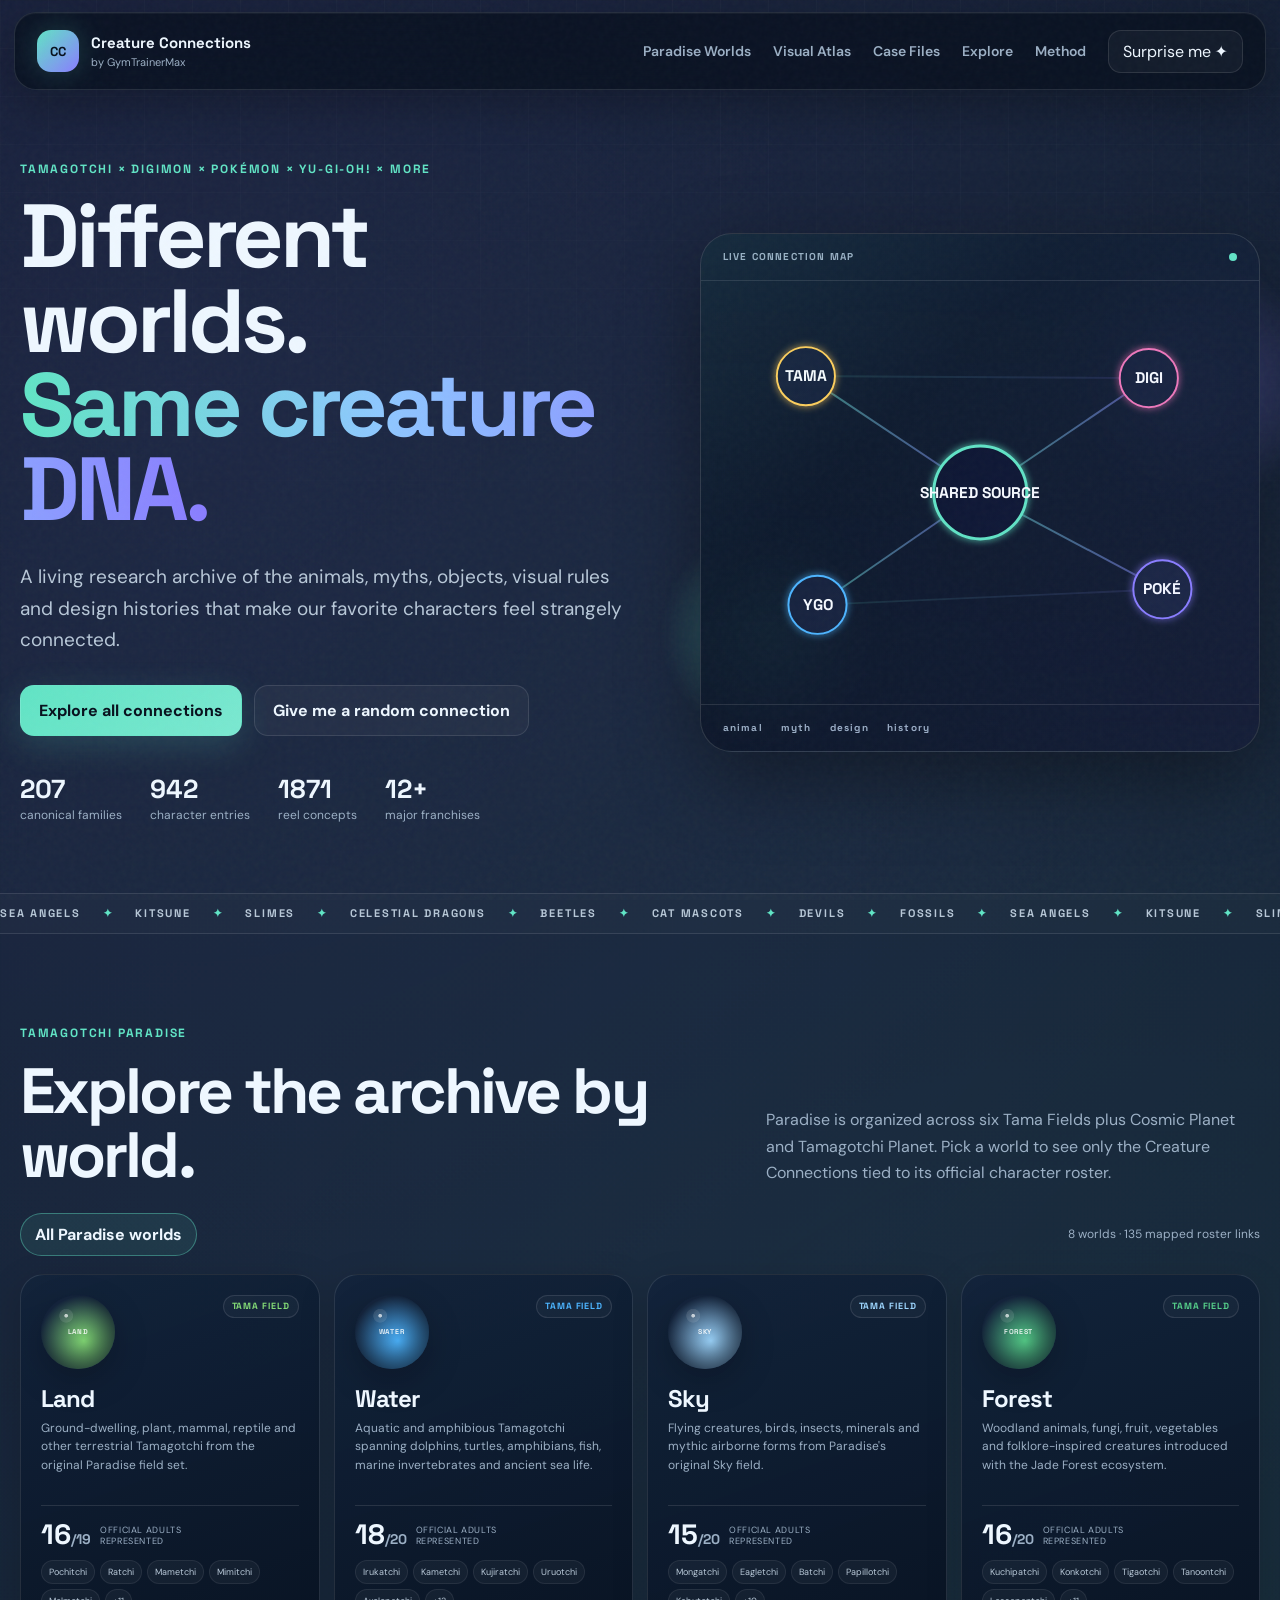
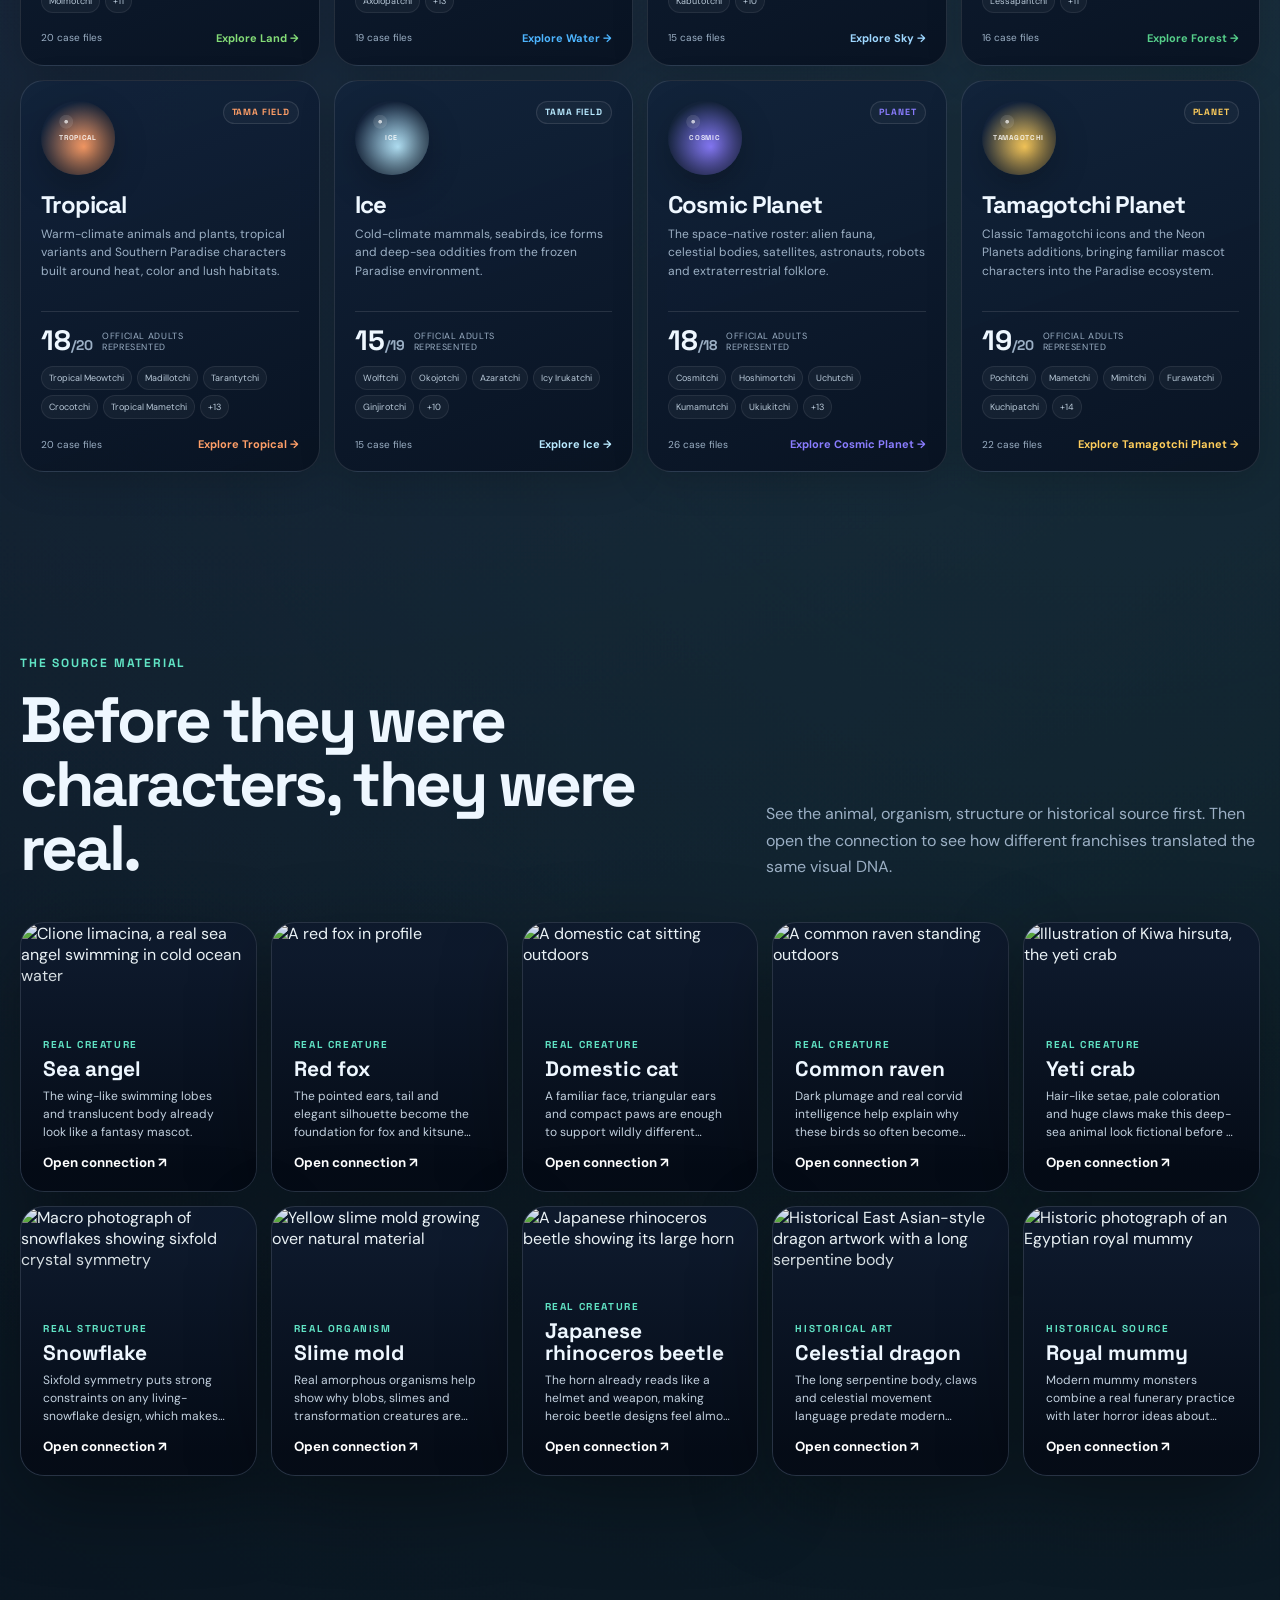
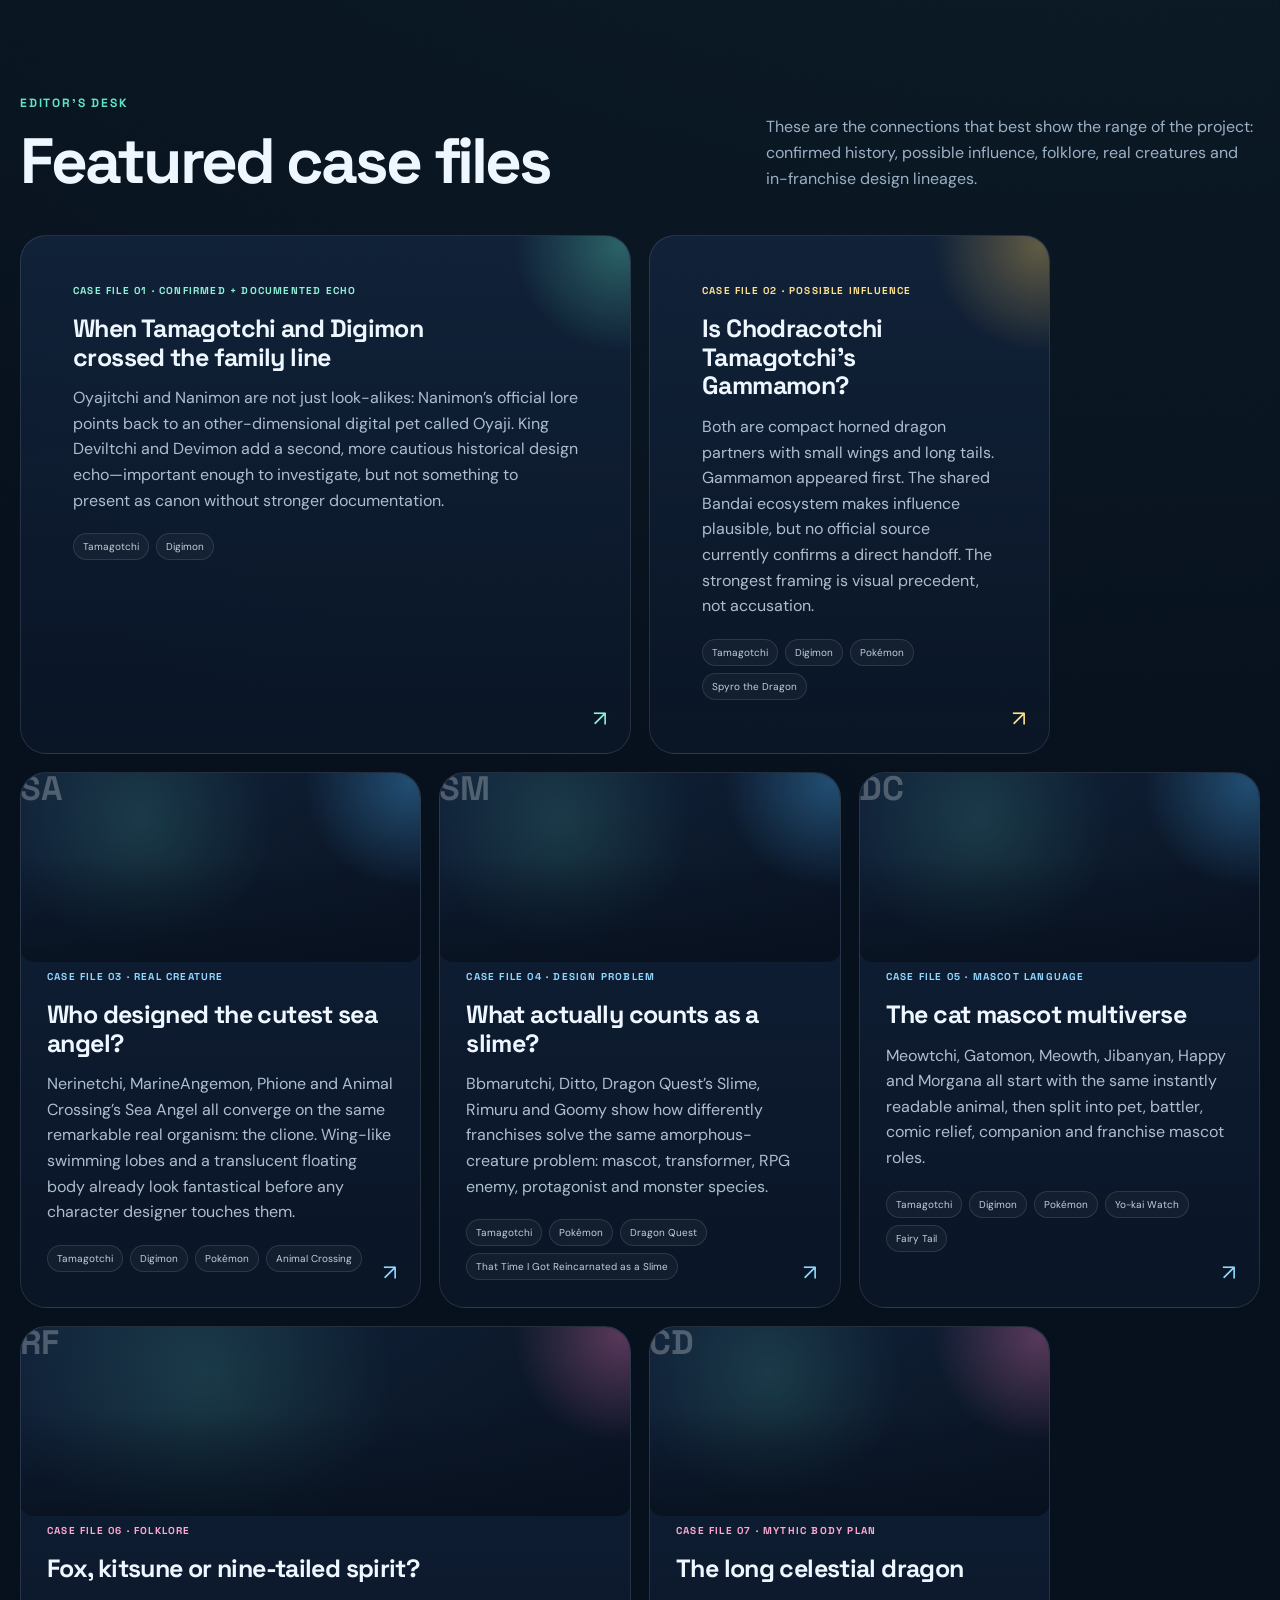
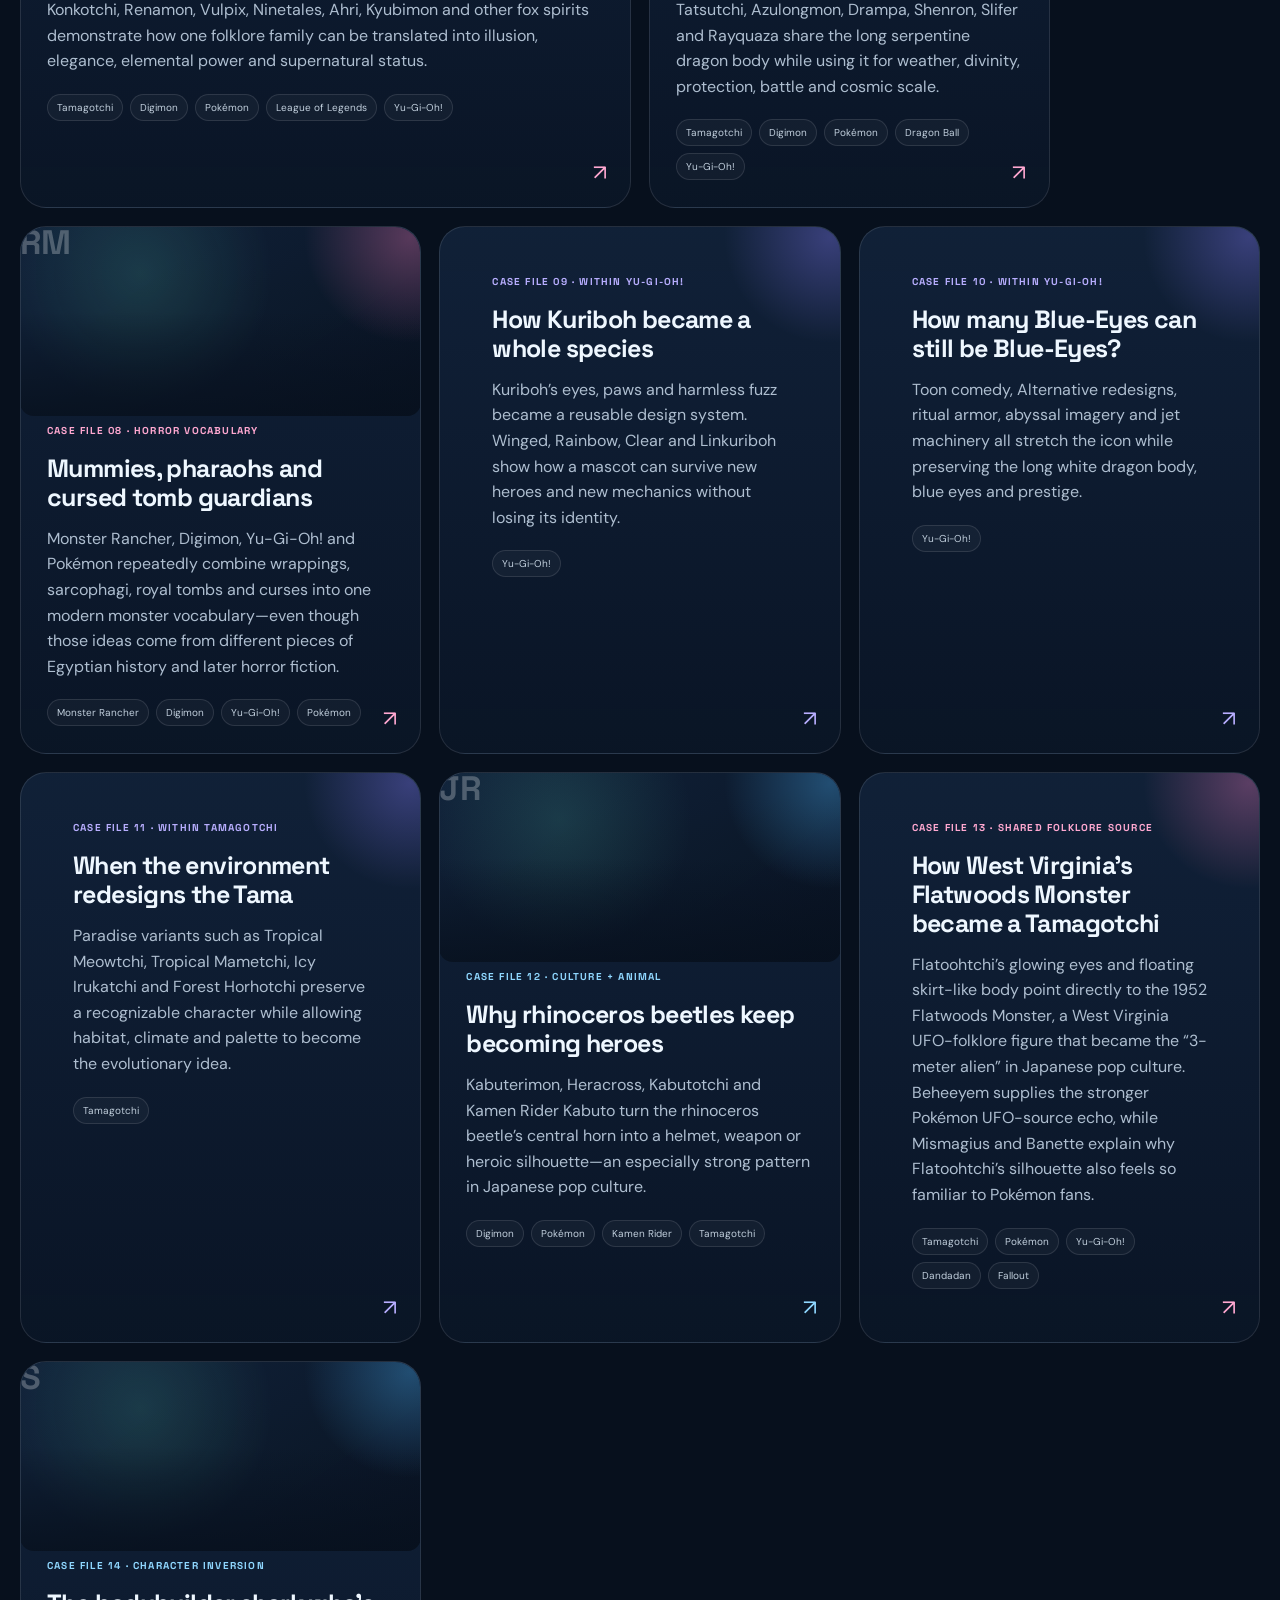
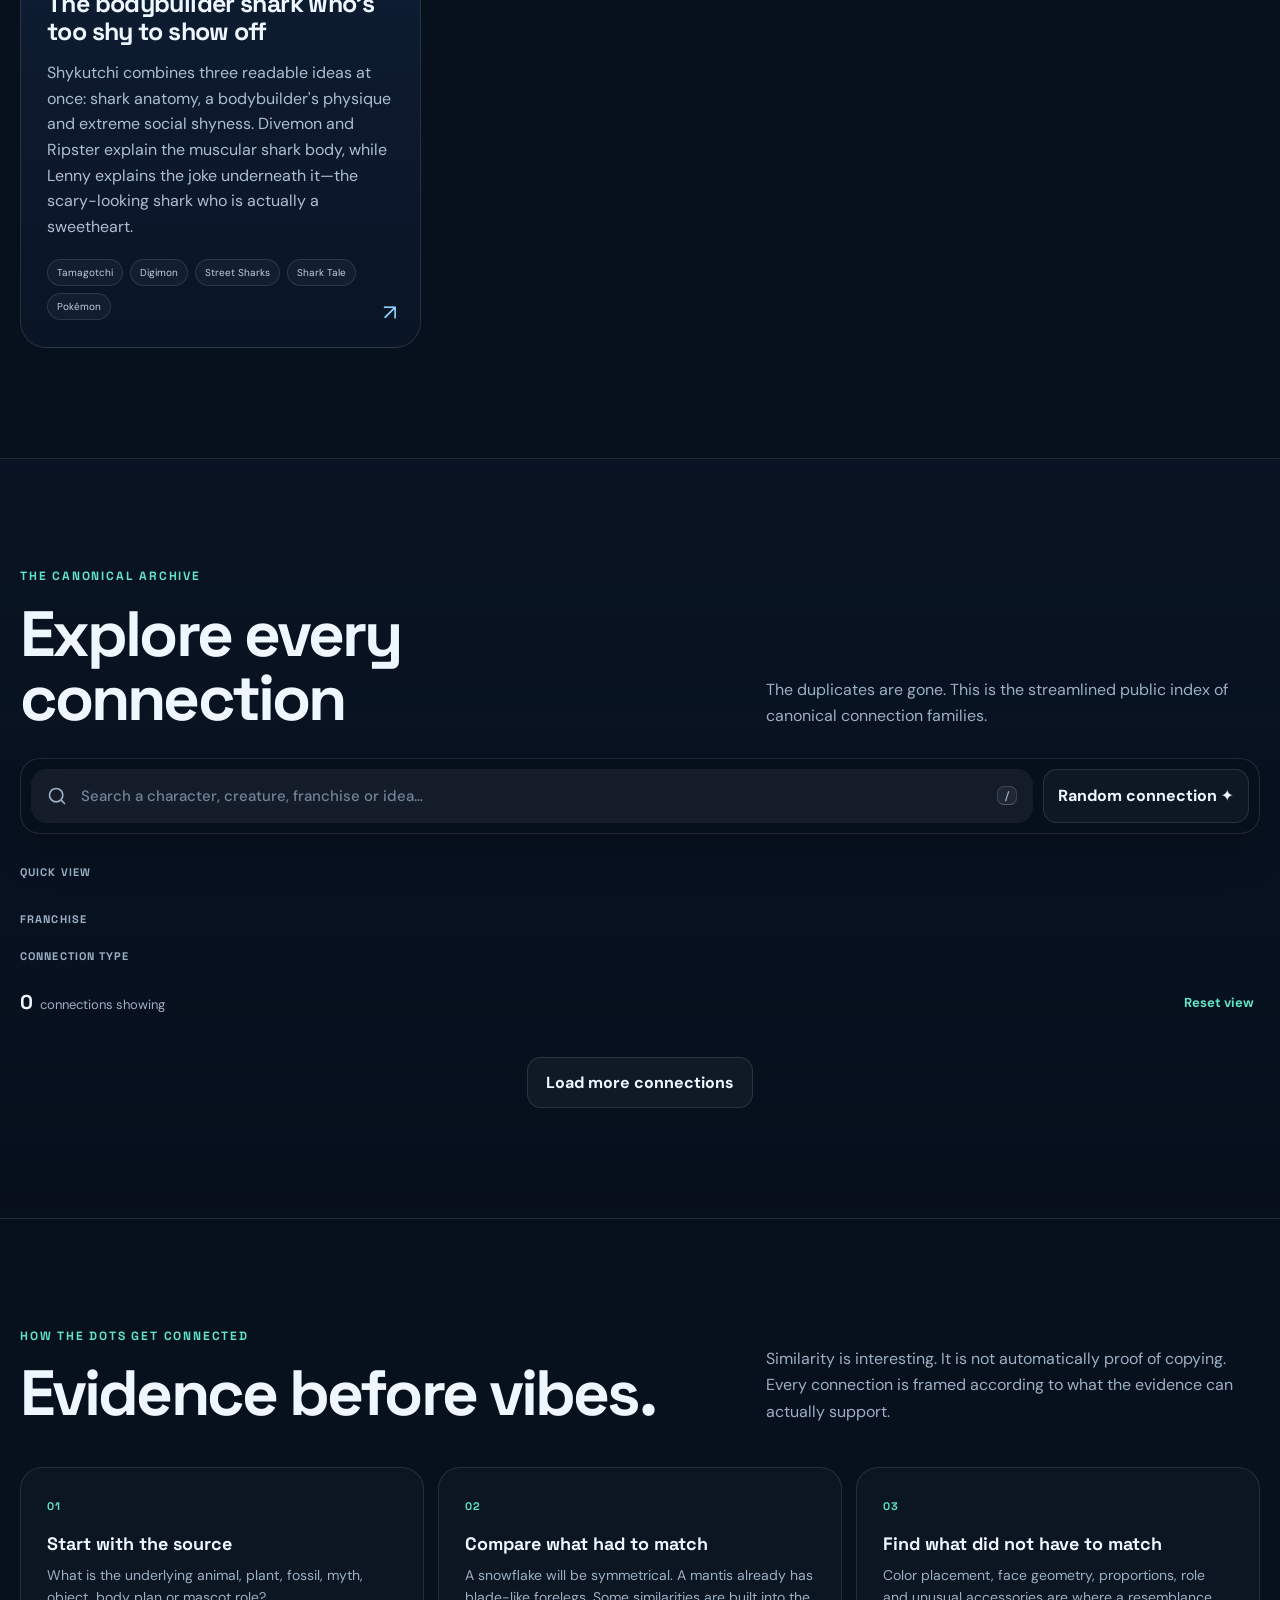
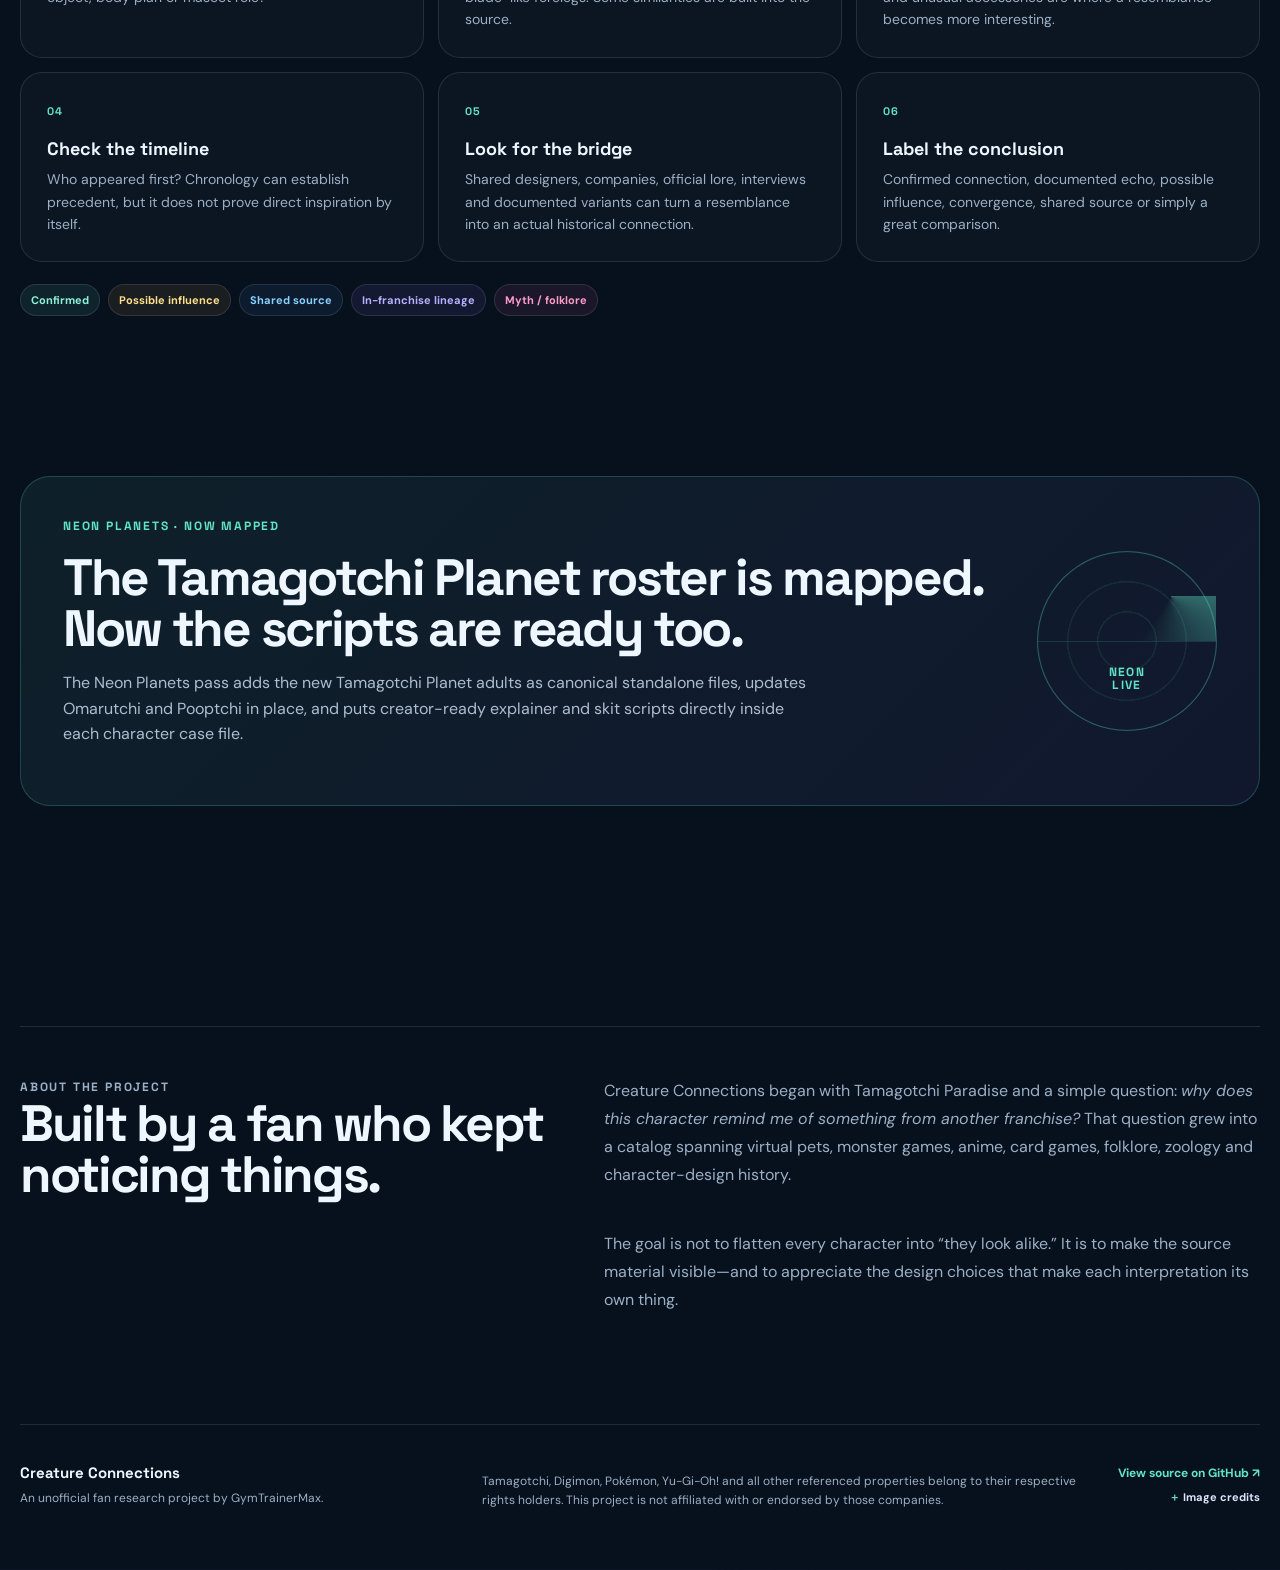
==== commit cc91e2f7: "Load Land Paradise gallery backfill" ====
--- a/connections/index.html
+++ b/connections/index.html
@@ -219,6 +219,7 @@
   <script src="topics-6.js"></script>
   <script src="topics-7.js"></script>
   <script src="neon-planets.js"></script>
+  <script src="paradise-galleries-land.js"></script>
   <script src="paradise-worlds.js"></script>
   <script src="app.js"></script>
 </body>
--- a/connections/styles.css
+++ b/connections/styles.css
@@ -378,3 +378,51 @@
   .related-grid{grid-template-columns:1fr}
   .connection-card-copy{padding:18px}
 }
+
+
+/* Paradise Worlds hub */
+.paradise-worlds-section{padding-top:92px}
+.paradise-worlds-heading{margin-bottom:26px}
+.worlds-toolbar{display:flex;align-items:center;justify-content:space-between;gap:16px;margin-bottom:18px}
+.worlds-toolbar>span{color:var(--muted);font-size:12px}
+.worlds-all-button{border:1px solid var(--line);border-radius:999px;padding:10px 14px;color:#c8d6e4;background:rgba(255,255,255,.035);cursor:pointer;font-weight:700}
+.worlds-all-button:hover,.worlds-all-button.active{border-color:rgba(97,228,197,.4);background:rgba(97,228,197,.09);color:var(--text)}
+.paradise-worlds-grid{display:grid;grid-template-columns:repeat(4,minmax(0,1fr));gap:14px}
+.paradise-world-card{--world-accent:#61e4c5;position:relative;min-height:370px;display:flex;flex-direction:column;overflow:hidden;border:1px solid var(--line);border-radius:24px;padding:20px;background:linear-gradient(160deg,rgba(18,35,59,.92),rgba(8,18,33,.95));box-shadow:0 10px 36px rgba(0,0,0,.16);transition:.22s transform,.22s border-color,.22s box-shadow;cursor:pointer}
+.paradise-world-card:hover{transform:translateY(-5px);border-color:var(--world-accent);box-shadow:0 24px 64px rgba(0,0,0,.26)}
+.paradise-world-card.active{border-color:var(--world-accent);box-shadow:0 0 0 1px rgba(255,255,255,.05),0 24px 70px rgba(0,0,0,.32)}
+.paradise-world-card[data-world-id="land"]{--world-accent:#84dc77}
+.paradise-world-card[data-world-id="water"]{--world-accent:#4db5ff}
+.paradise-world-card[data-world-id="sky"]{--world-accent:#9ed7ff}
+.paradise-world-card[data-world-id="forest"]{--world-accent:#56cf8a}
+.paradise-world-card[data-world-id="tropical"]{--world-accent:#ff9f68}
+.paradise-world-card[data-world-id="ice"]{--world-accent:#b9eaff}
+.paradise-world-card[data-world-id="cosmic"]{--world-accent:#8a7dff}
+.paradise-world-card[data-world-id="tamagotchi"]{--world-accent:#ffce5c}
+.world-card-top{display:flex;align-items:flex-start;justify-content:space-between;gap:16px}
+.world-orb{width:74px;height:74px;border-radius:50%;display:grid;place-items:center;background:radial-gradient(circle at 34% 28%,rgba(255,255,255,.7) 0 2%,rgba(255,255,255,.1) 3% 9%,transparent 10%),radial-gradient(circle at 58% 62%,var(--world-accent),#15253d 72%);box-shadow:inset -10px -12px 24px rgba(0,0,0,.27),0 12px 34px rgba(0,0,0,.22)}
+.world-orb span{width:62px;text-align:center;color:rgba(255,255,255,.84);font:700 7px/1.15 "Space Grotesk",sans-serif;letter-spacing:.1em}
+.world-type{padding:6px 8px;border:1px solid var(--line);border-radius:999px;color:var(--world-accent);background:rgba(255,255,255,.03);font:700 9px/1 "Space Grotesk",sans-serif;text-transform:uppercase;letter-spacing:.1em}
+.world-card-copy{padding-top:18px}
+.world-card-copy h3{margin:0 0 8px;font:700 24px/1 "Space Grotesk",sans-serif;letter-spacing:-.035em}
+.world-card-copy p{margin:0;min-height:66px;color:var(--muted);font-size:12px;line-height:1.55}
+.world-progress{display:flex;align-items:flex-end;gap:9px;margin-top:20px;padding-top:16px;border-top:1px solid var(--line)}
+.world-progress strong{font:700 28px/.9 "Space Grotesk",sans-serif}.world-progress strong span{color:var(--muted);font-size:14px}
+.world-progress small{max-width:100px;color:var(--muted);font-size:9px;line-height:1.2;text-transform:uppercase;letter-spacing:.07em}
+.world-character-preview{display:flex;flex-wrap:wrap;gap:5px;margin-top:13px}
+.world-character-preview span{padding:5px 7px;border-radius:999px;background:rgba(255,255,255,.04);border:1px solid rgba(255,255,255,.075);color:#b9c9d8;font-size:9px}
+.world-card-footer{display:flex;align-items:center;justify-content:space-between;gap:8px;margin-top:auto;padding-top:18px}
+.world-card-footer>span{color:var(--muted);font-size:10px}
+.world-card-footer button{border:0;padding:0;background:transparent;color:var(--world-accent);cursor:pointer;font-weight:700;font-size:11px}
+.world-card-footer button:hover{text-decoration:underline}
+
+
+/* Paradise world badges */
+.card-worlds{display:flex;flex-wrap:wrap;gap:5px;margin-top:9px}
+.world-mini,.topic-world-chip{--world-chip:#61e4c5;display:inline-flex;align-items:center;border:1px solid var(--world-chip);background:rgba(255,255,255,.025);color:var(--world-chip);border-radius:999px;padding:5px 7px;font:700 8px/1 "Space Grotesk",sans-serif;letter-spacing:.06em}
+.world-mini-land{--world-chip:#84dc77}.world-mini-water{--world-chip:#4db5ff}.world-mini-sky{--world-chip:#9ed7ff}.world-mini-forest{--world-chip:#56cf8a}.world-mini-tropical{--world-chip:#ff9f68}.world-mini-ice{--world-chip:#b9eaff}.world-mini-cosmic{--world-chip:#8a7dff}.world-mini-tamagotchi{--world-chip:#ffce5c}
+.topic-world-row{display:flex;flex-wrap:wrap;gap:7px;margin:0 0 14px}.topic-world-chip{padding:7px 9px;cursor:pointer}.topic-world-chip:hover{background:rgba(255,255,255,.06)}
+.active-world-filter{display:flex;align-items:center;justify-content:space-between;gap:14px;margin:20px 0 14px;padding:13px 15px;border:1px solid rgba(97,228,197,.2);border-radius:16px;background:linear-gradient(90deg,rgba(97,228,197,.06),rgba(138,125,255,.045))}
+.active-world-filter[hidden]{display:none}.active-world-filter>div{display:flex;align-items:baseline;gap:8px;flex-wrap:wrap}.active-world-filter span,.active-world-filter small{color:var(--muted);font-size:10px;text-transform:uppercase;letter-spacing:.08em}.active-world-filter strong{font:700 16px/1 "Space Grotesk",sans-serif}.active-world-filter button{border:0;background:transparent;color:var(--mint);cursor:pointer;font-weight:700;font-size:11px}
+@media(max-width:1050px){.paradise-worlds-grid{grid-template-columns:repeat(2,minmax(0,1fr))}}
+@media(max-width:760px){.paradise-worlds-section{padding-top:68px}.worlds-toolbar{align-items:flex-start;flex-direction:column}.paradise-worlds-grid{display:flex;overflow-x:auto;scroll-snap-type:x mandatory;gap:10px;margin-inline:-12px;padding:0 12px 8px;scrollbar-width:none}.paradise-worlds-grid::-webkit-scrollbar{display:none}.paradise-world-card{flex:0 0 min(82vw,330px);min-height:350px;scroll-snap-align:start}.world-card-copy p{min-height:0}.active-world-filter{align-items:flex-start;flex-direction:column}}
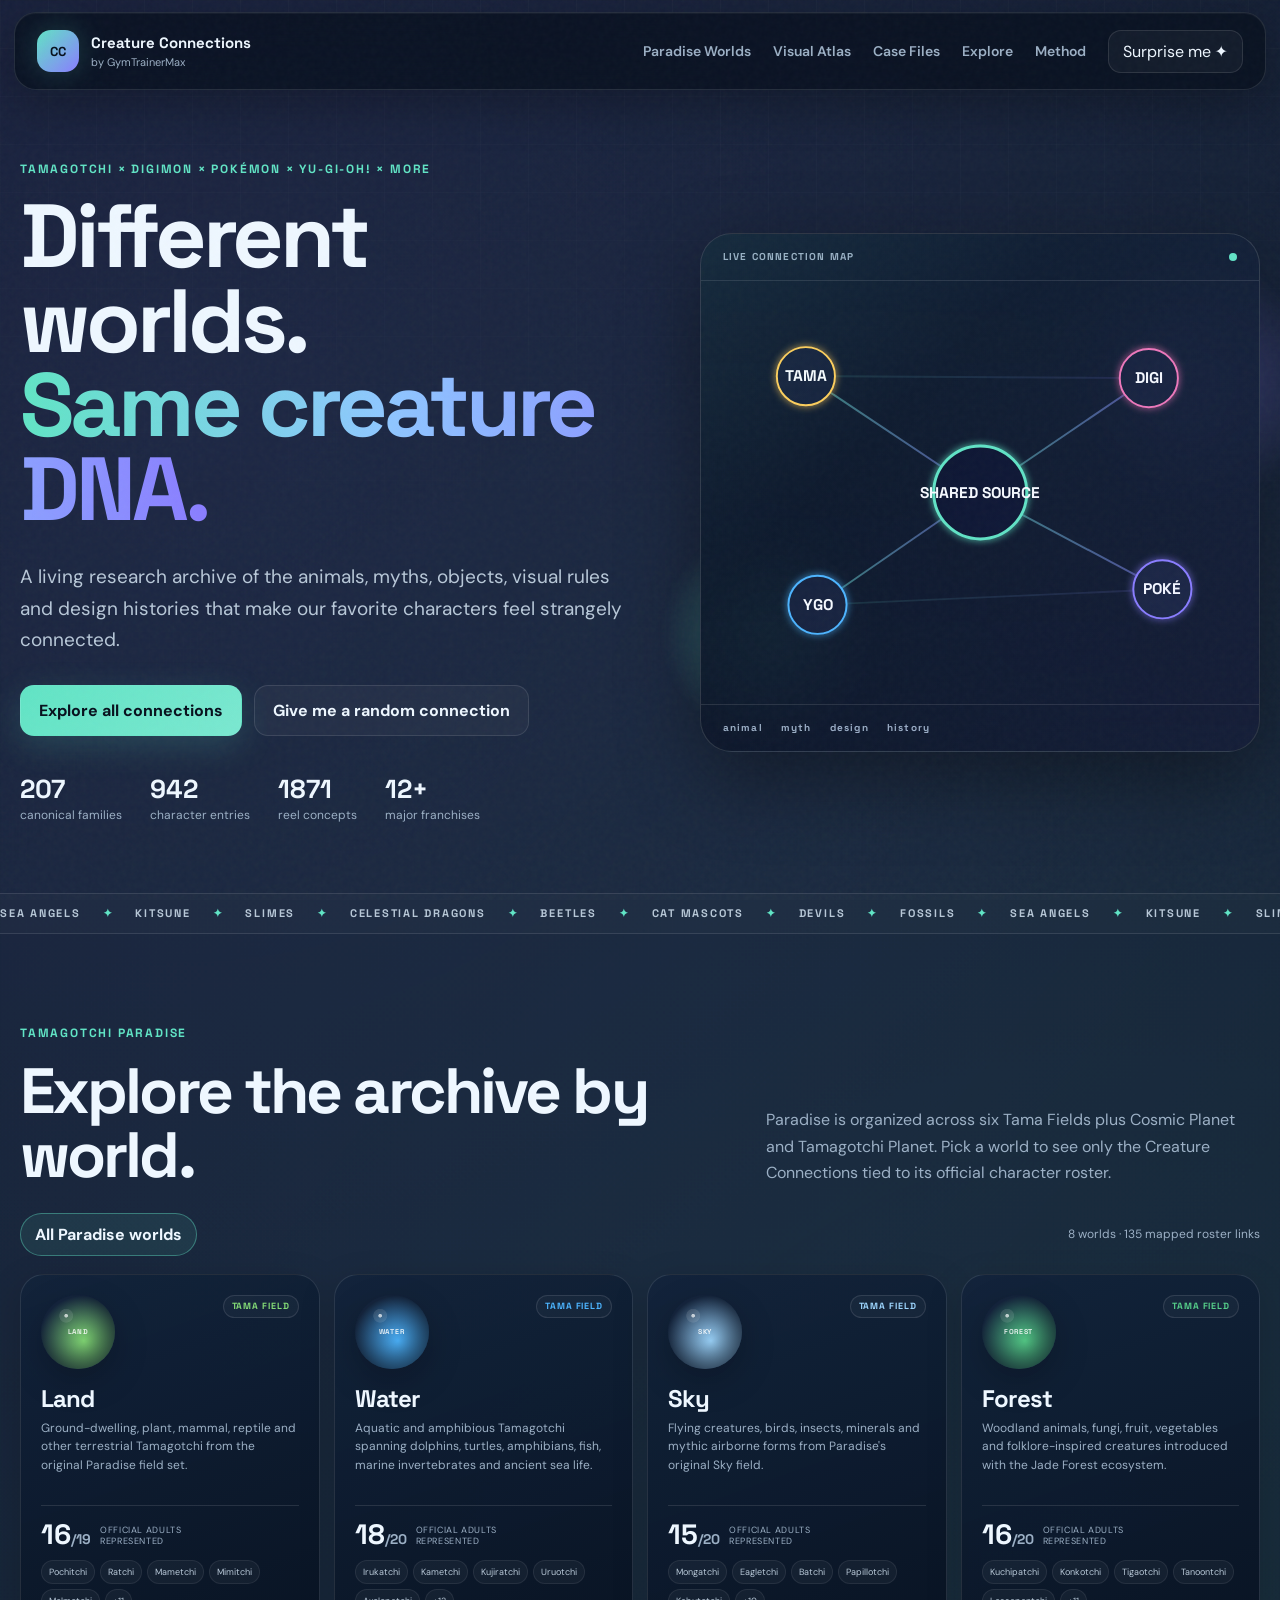
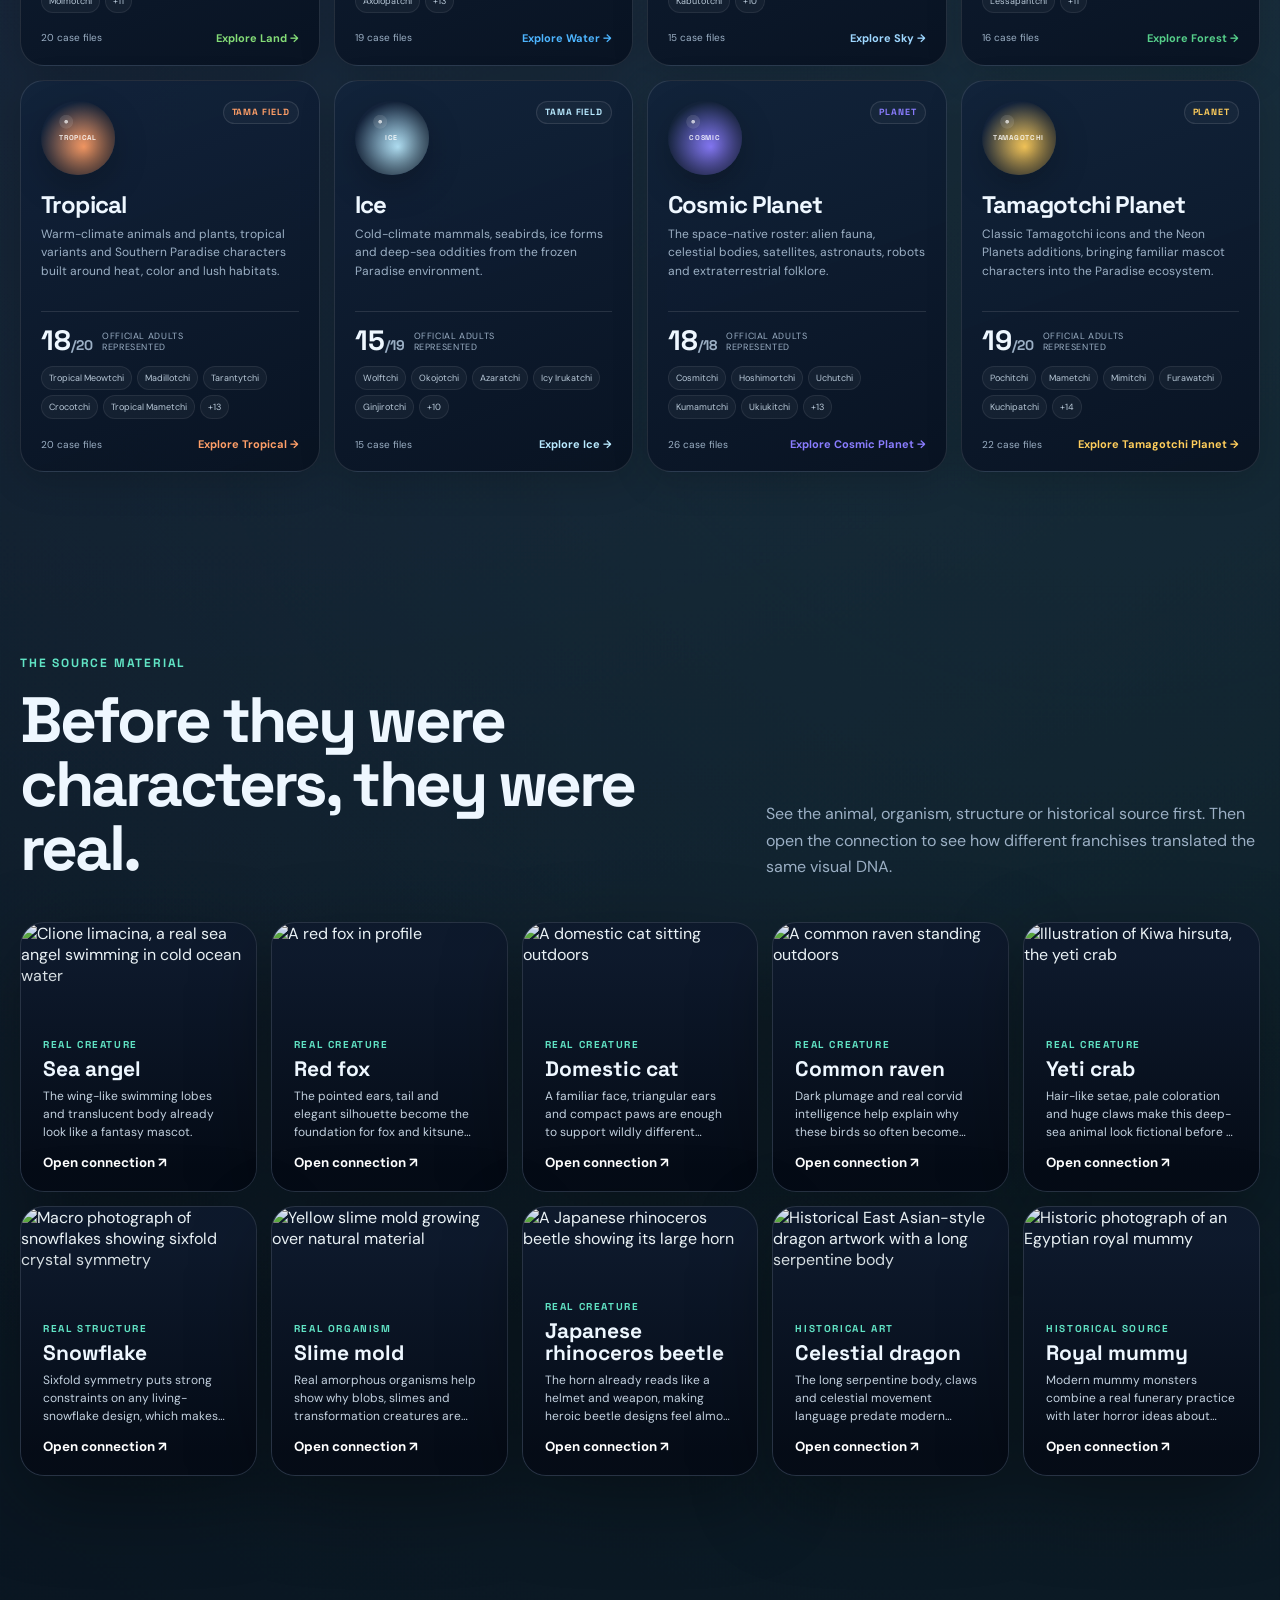
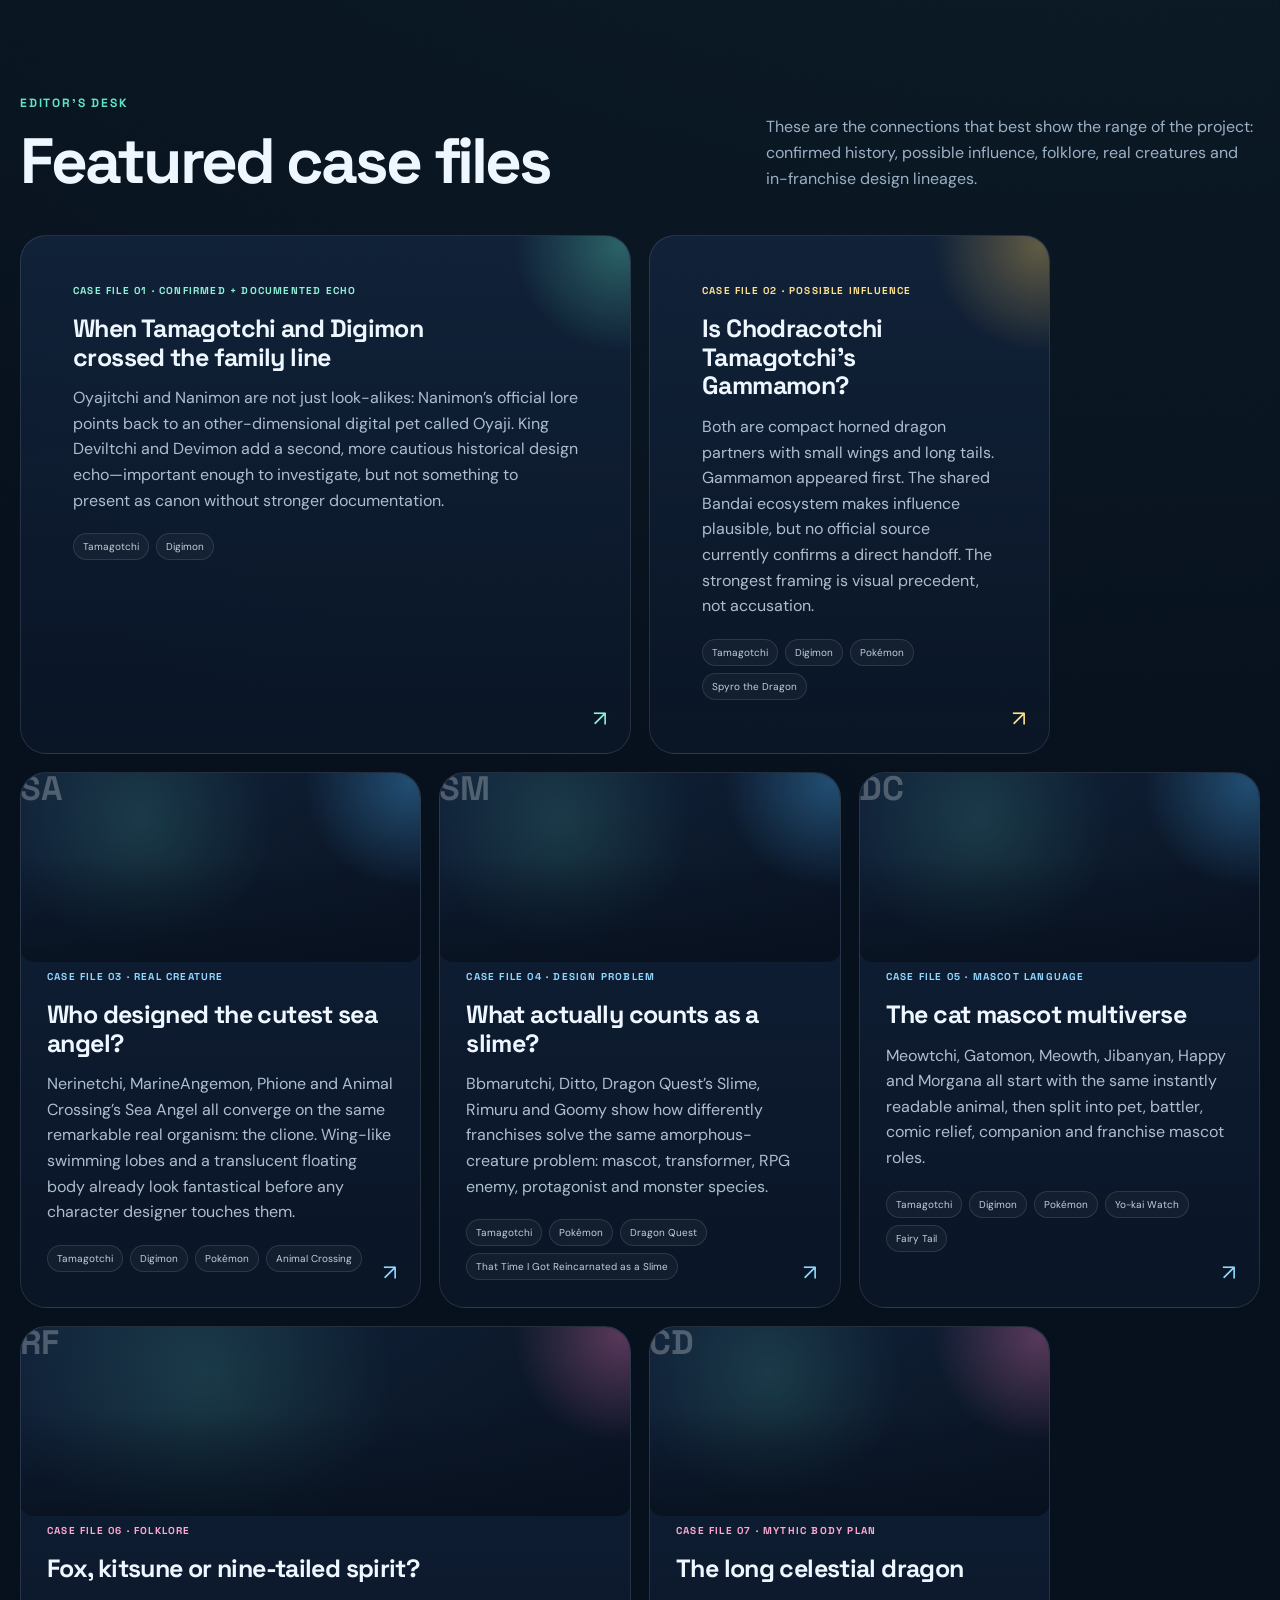
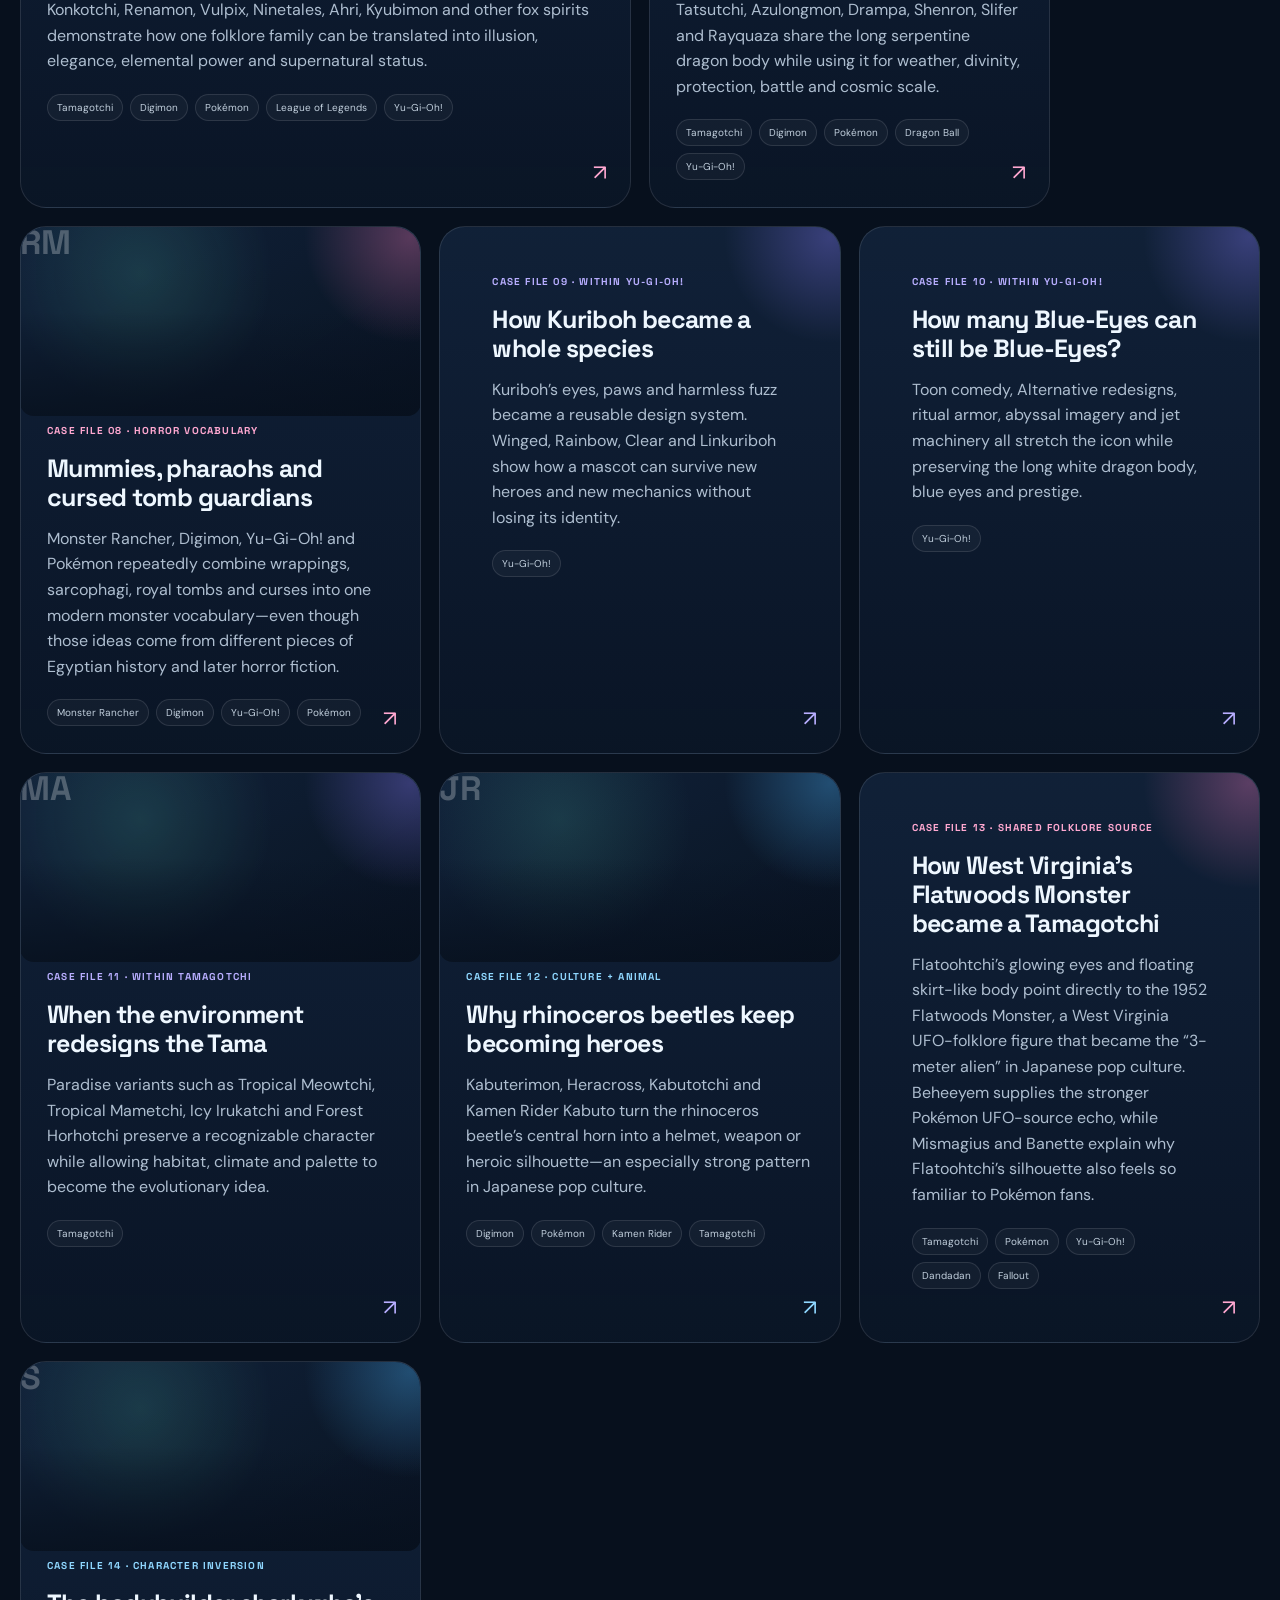
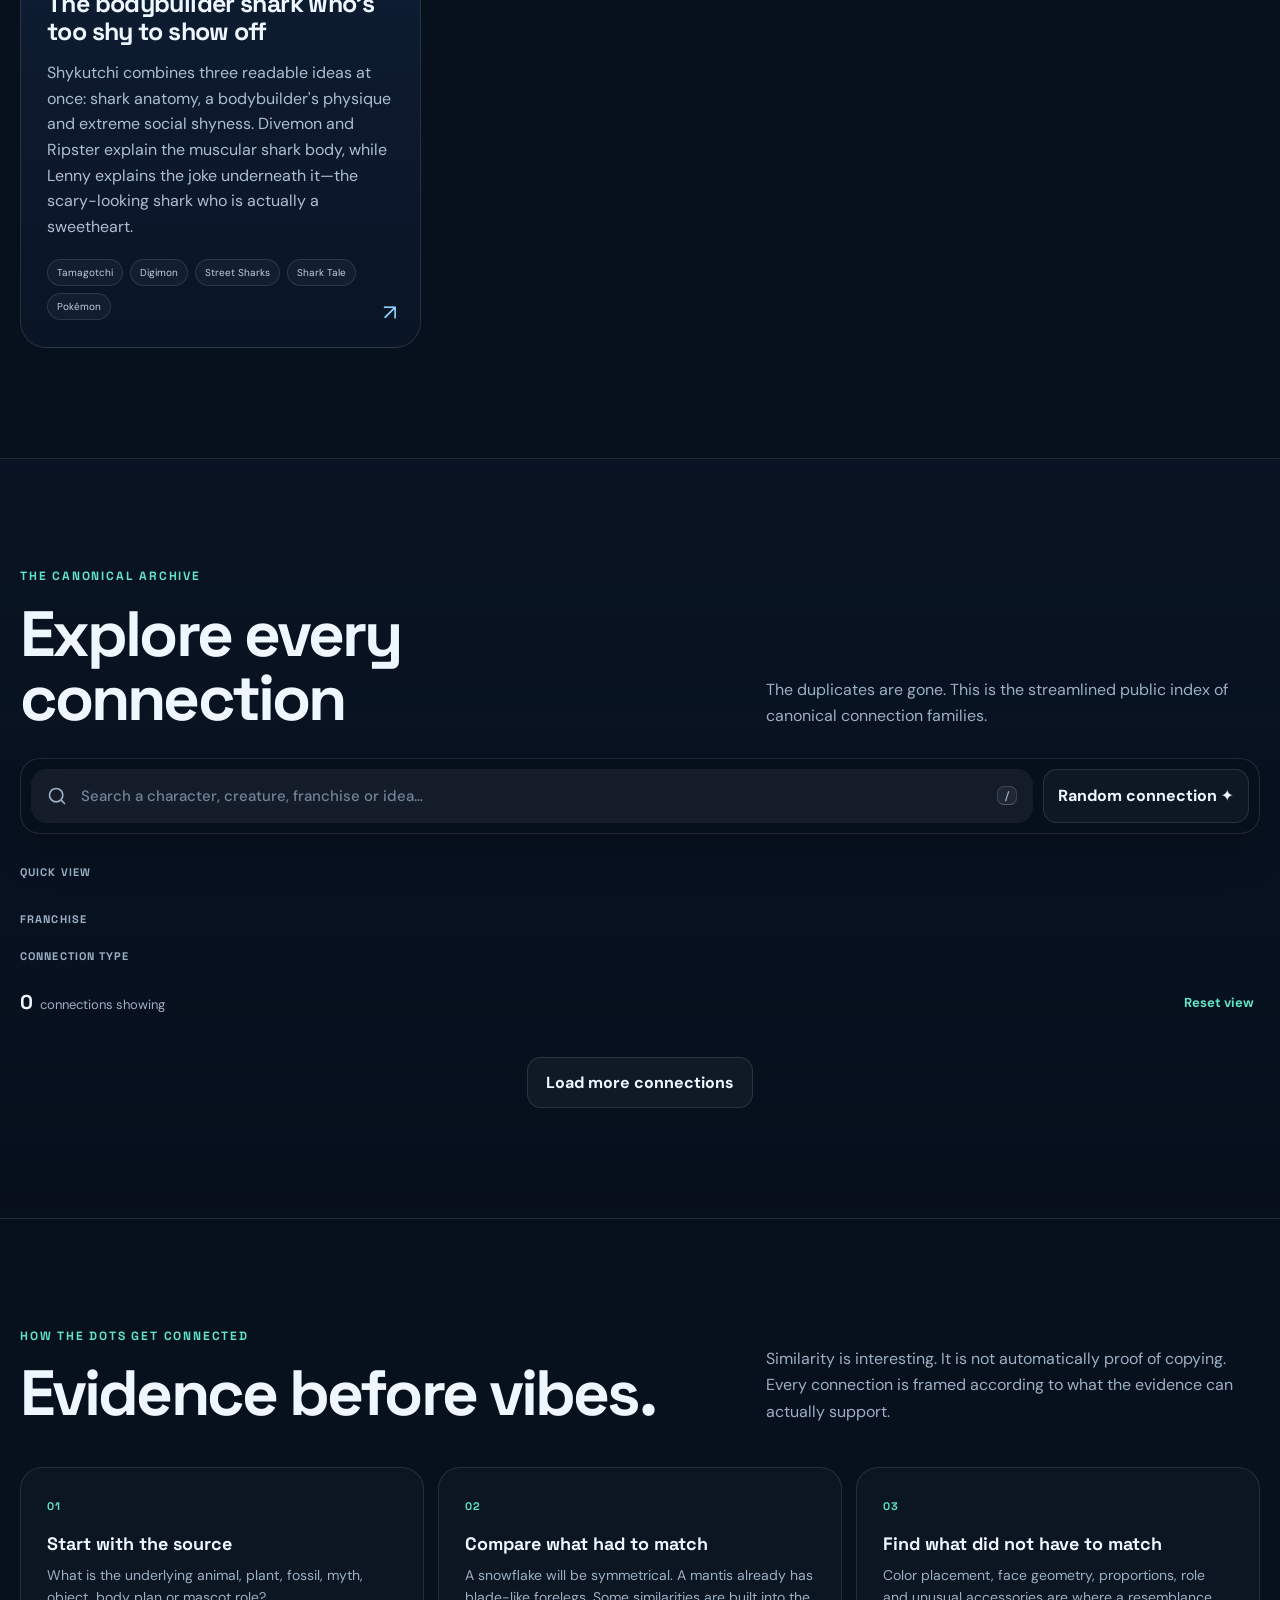
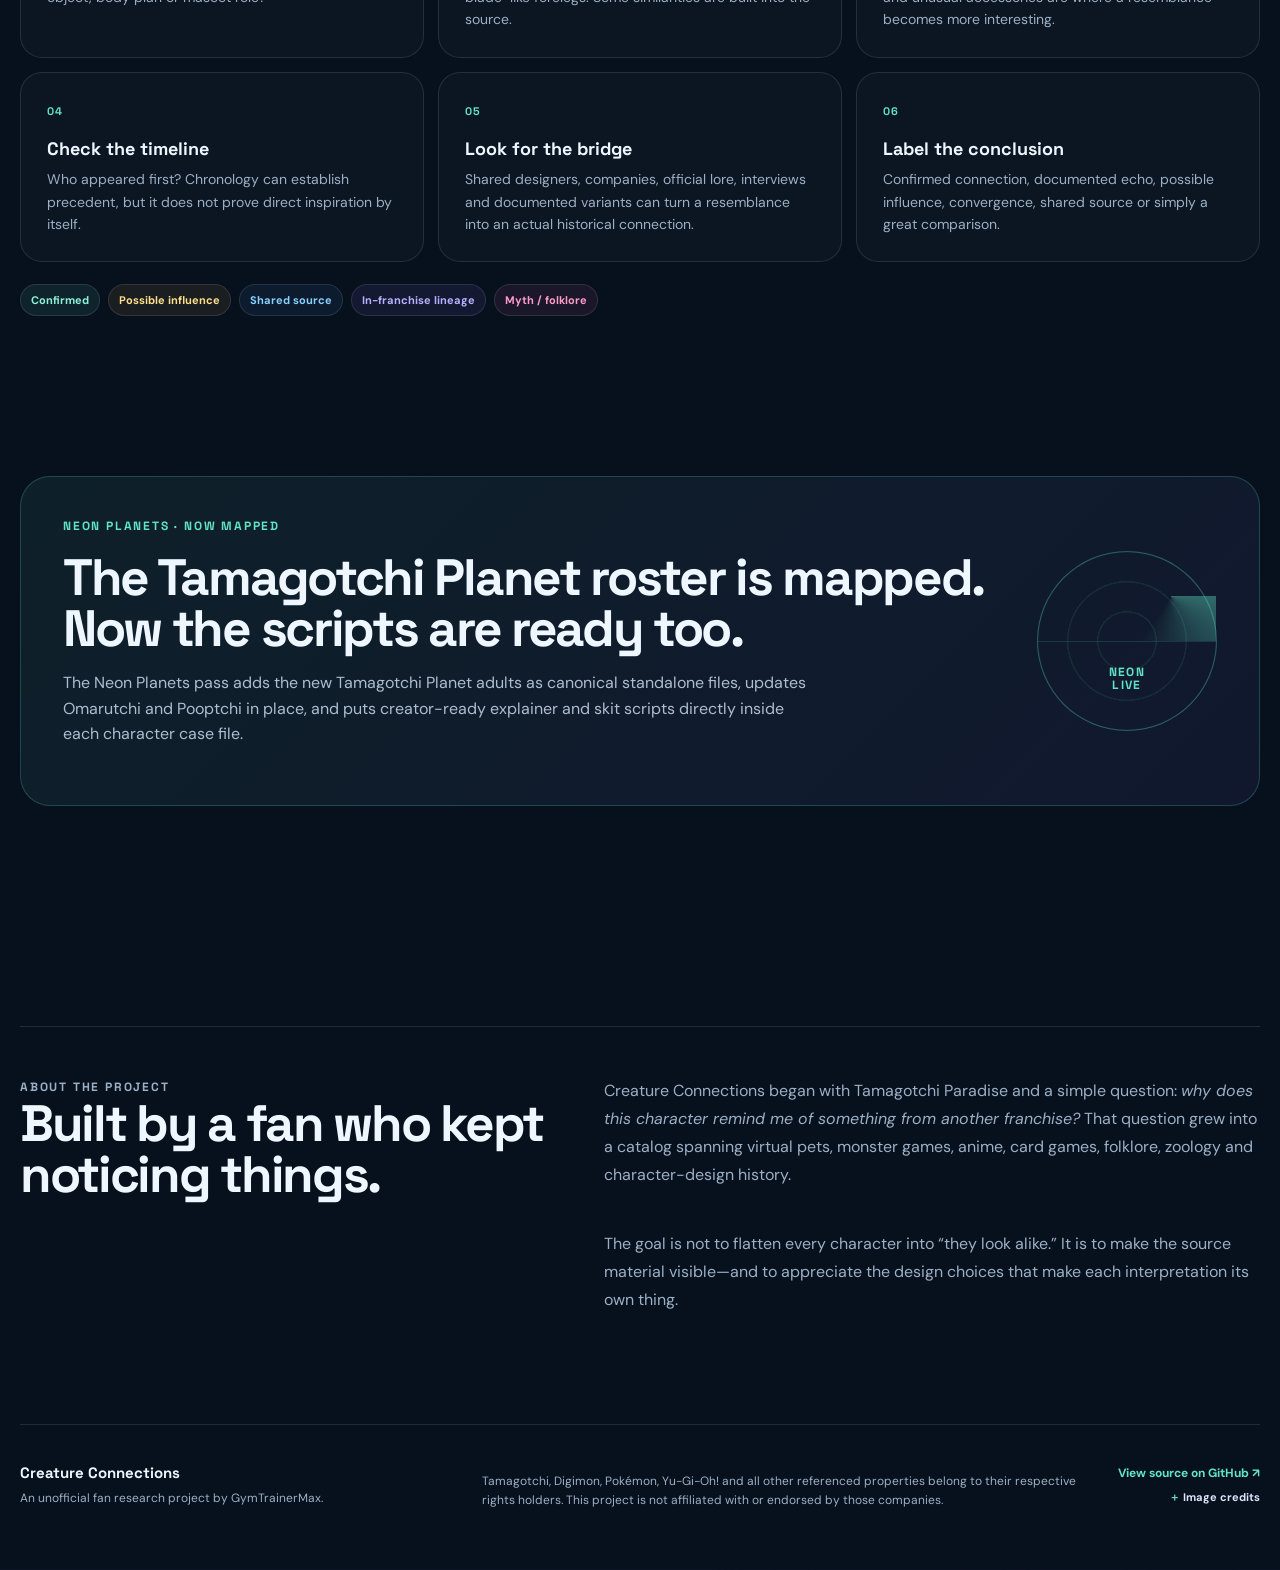
==== commit 454a7e47: "Load Pokemon Digimon and Tamagotchi archive galleries" ====
--- a/connections/index.html
+++ b/connections/index.html
@@ -220,6 +220,15 @@
   <script src="topics-7.js"></script>
   <script src="neon-planets.js"></script>
   <script src="paradise-galleries-land.js"></script>
+  <script src="paradise-galleries-water.js"></script>
+  <script src="paradise-galleries-ice.js"></script>
+  <script src="paradise-galleries-cosmic.js"></script>
+  <script src="archive-galleries-tamagotchi.js"></script>
+  <script src="archive-galleries-digimon.js"></script>
+  <script src="archive-galleries-pokemon.js"></script>
+  <script src="paradise-galleries-tropical.js"></script>
+  <script src="paradise-galleries-forest.js"></script>
+  <script src="paradise-galleries-sky.js"></script>
   <script src="paradise-worlds.js"></script>
   <script src="app.js"></script>
 </body>
